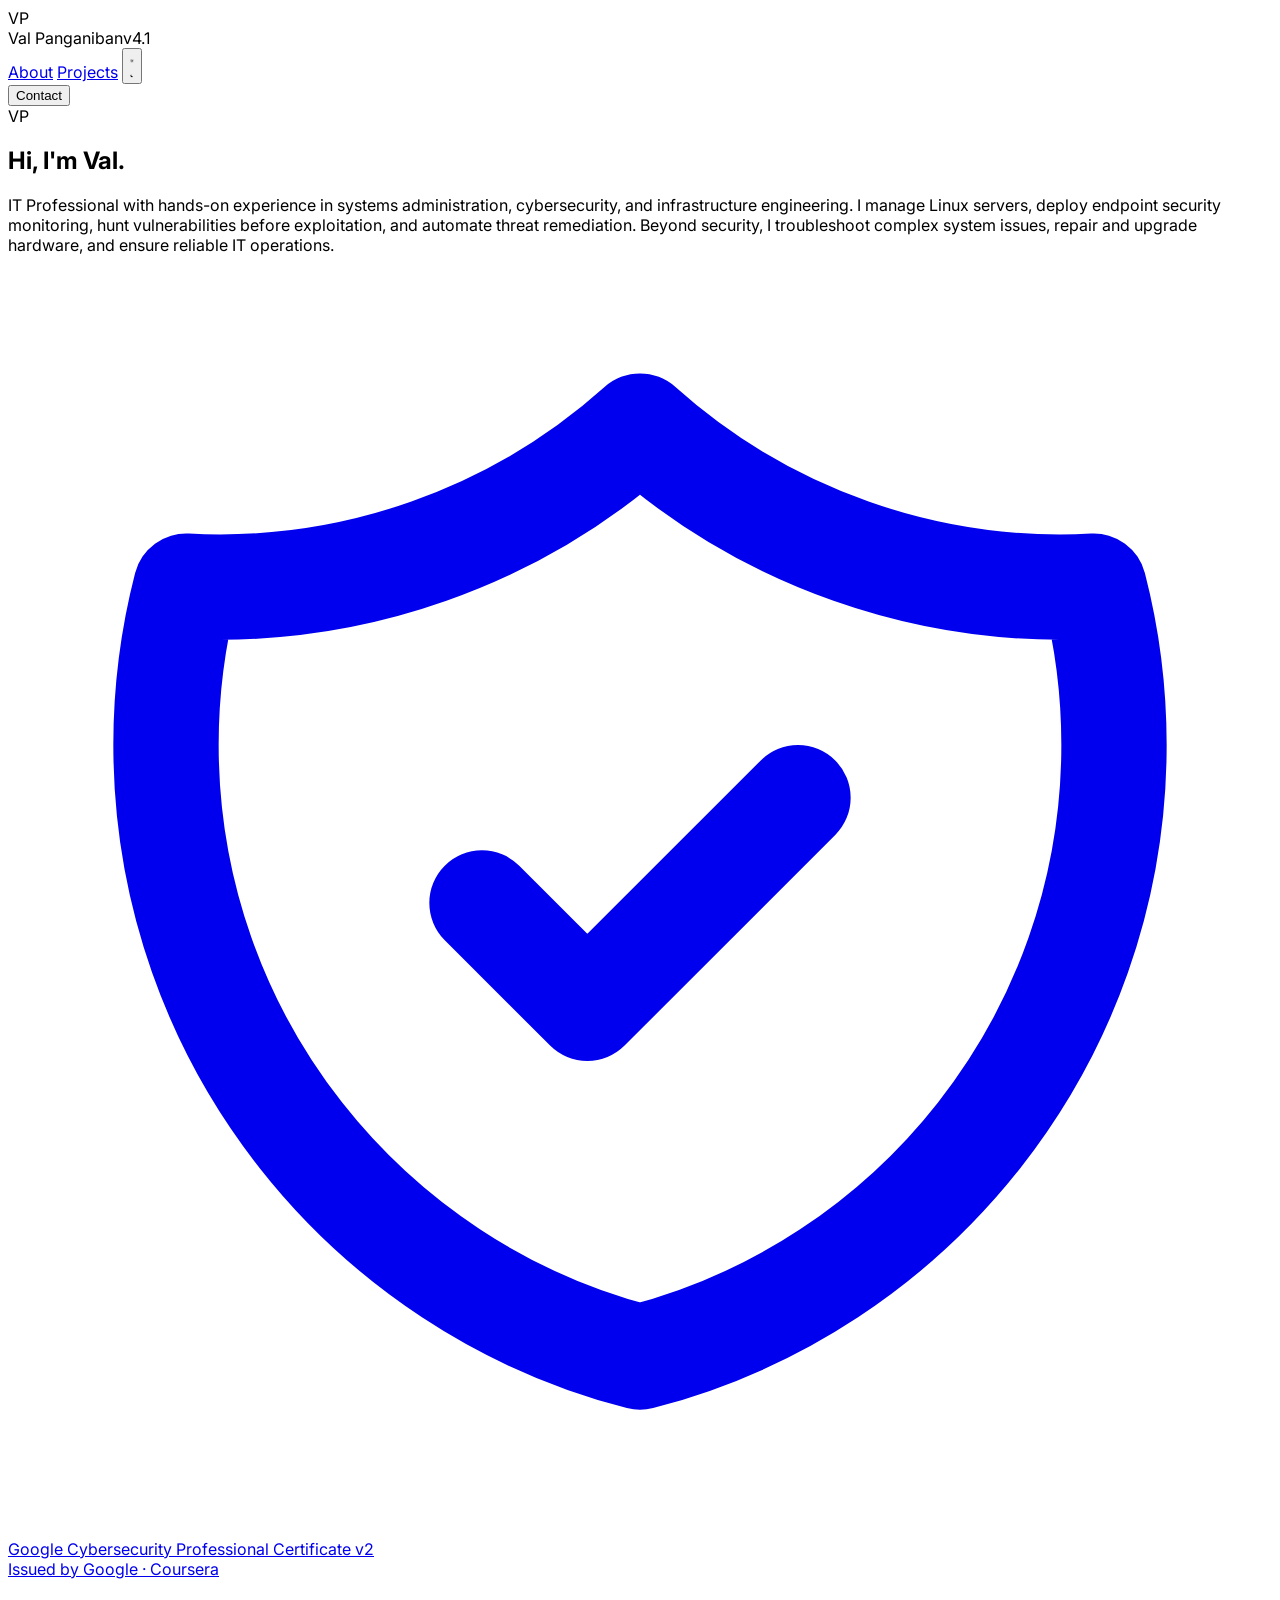
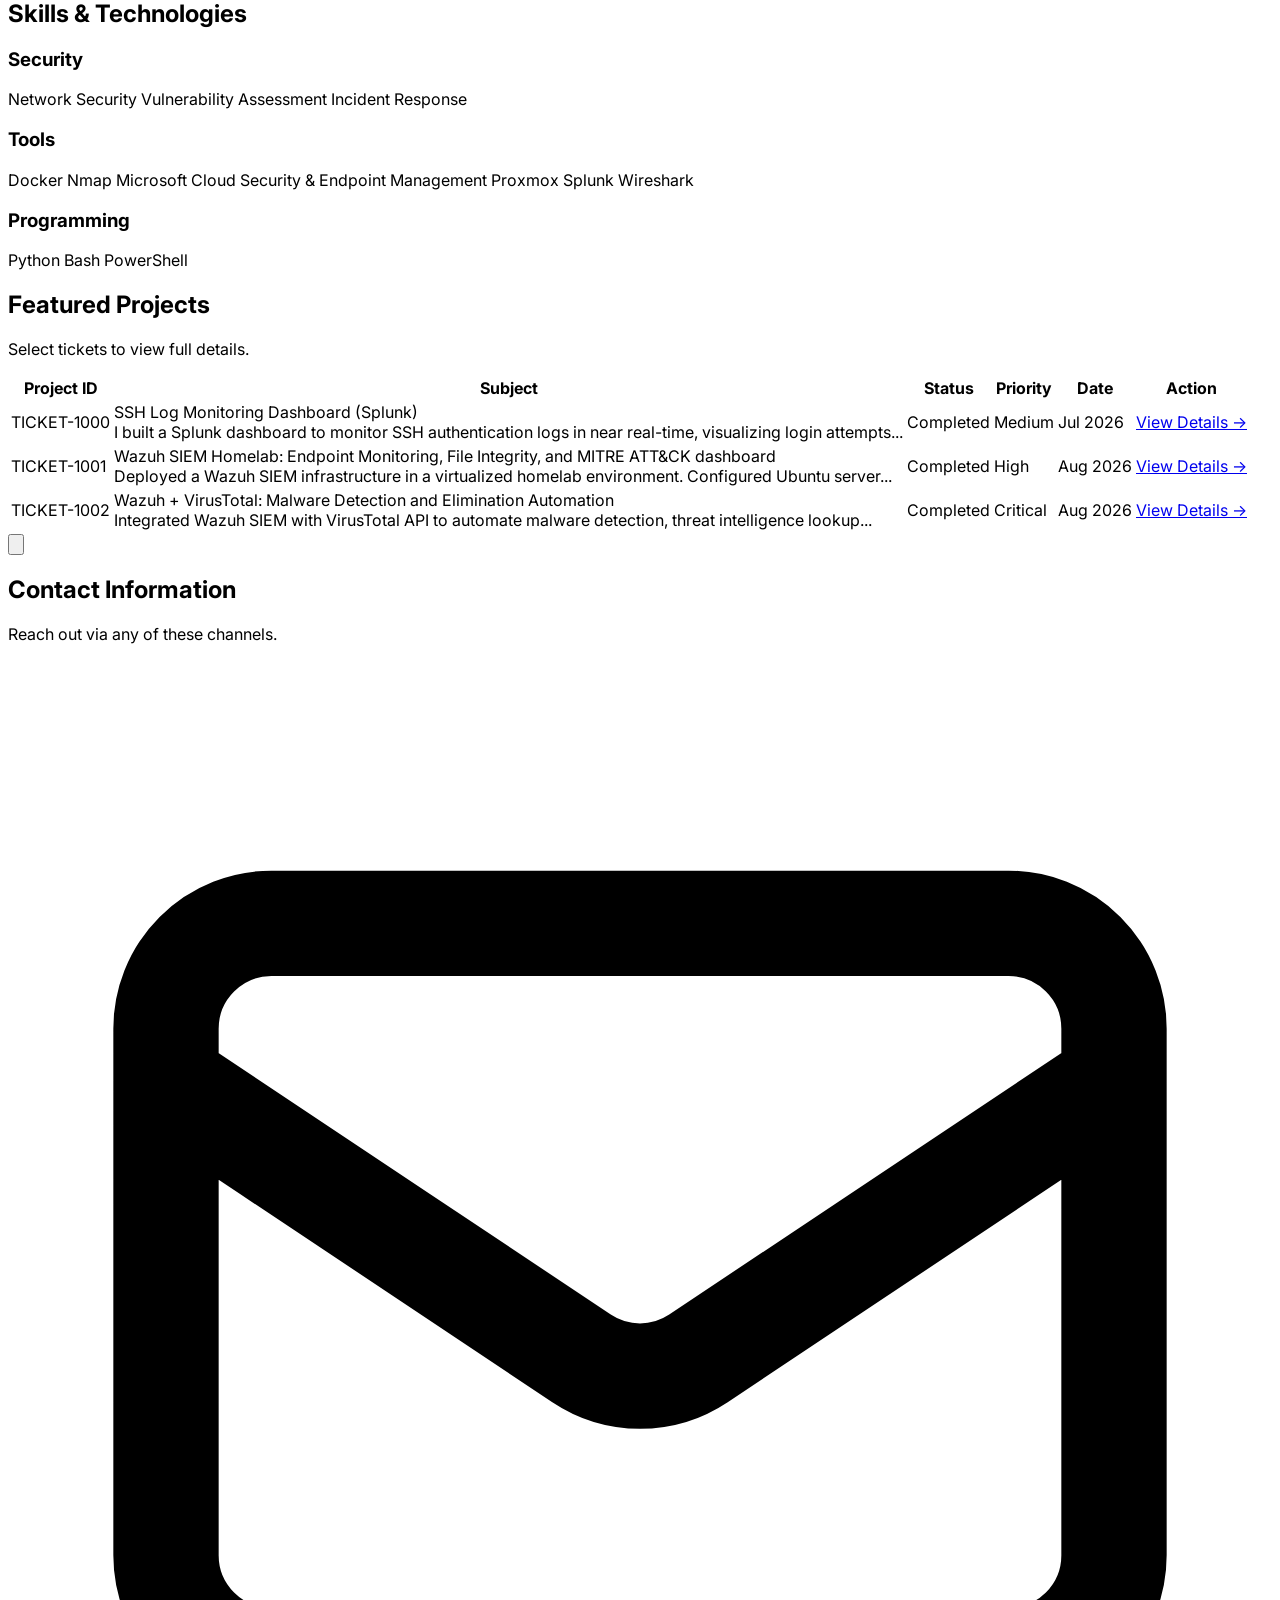
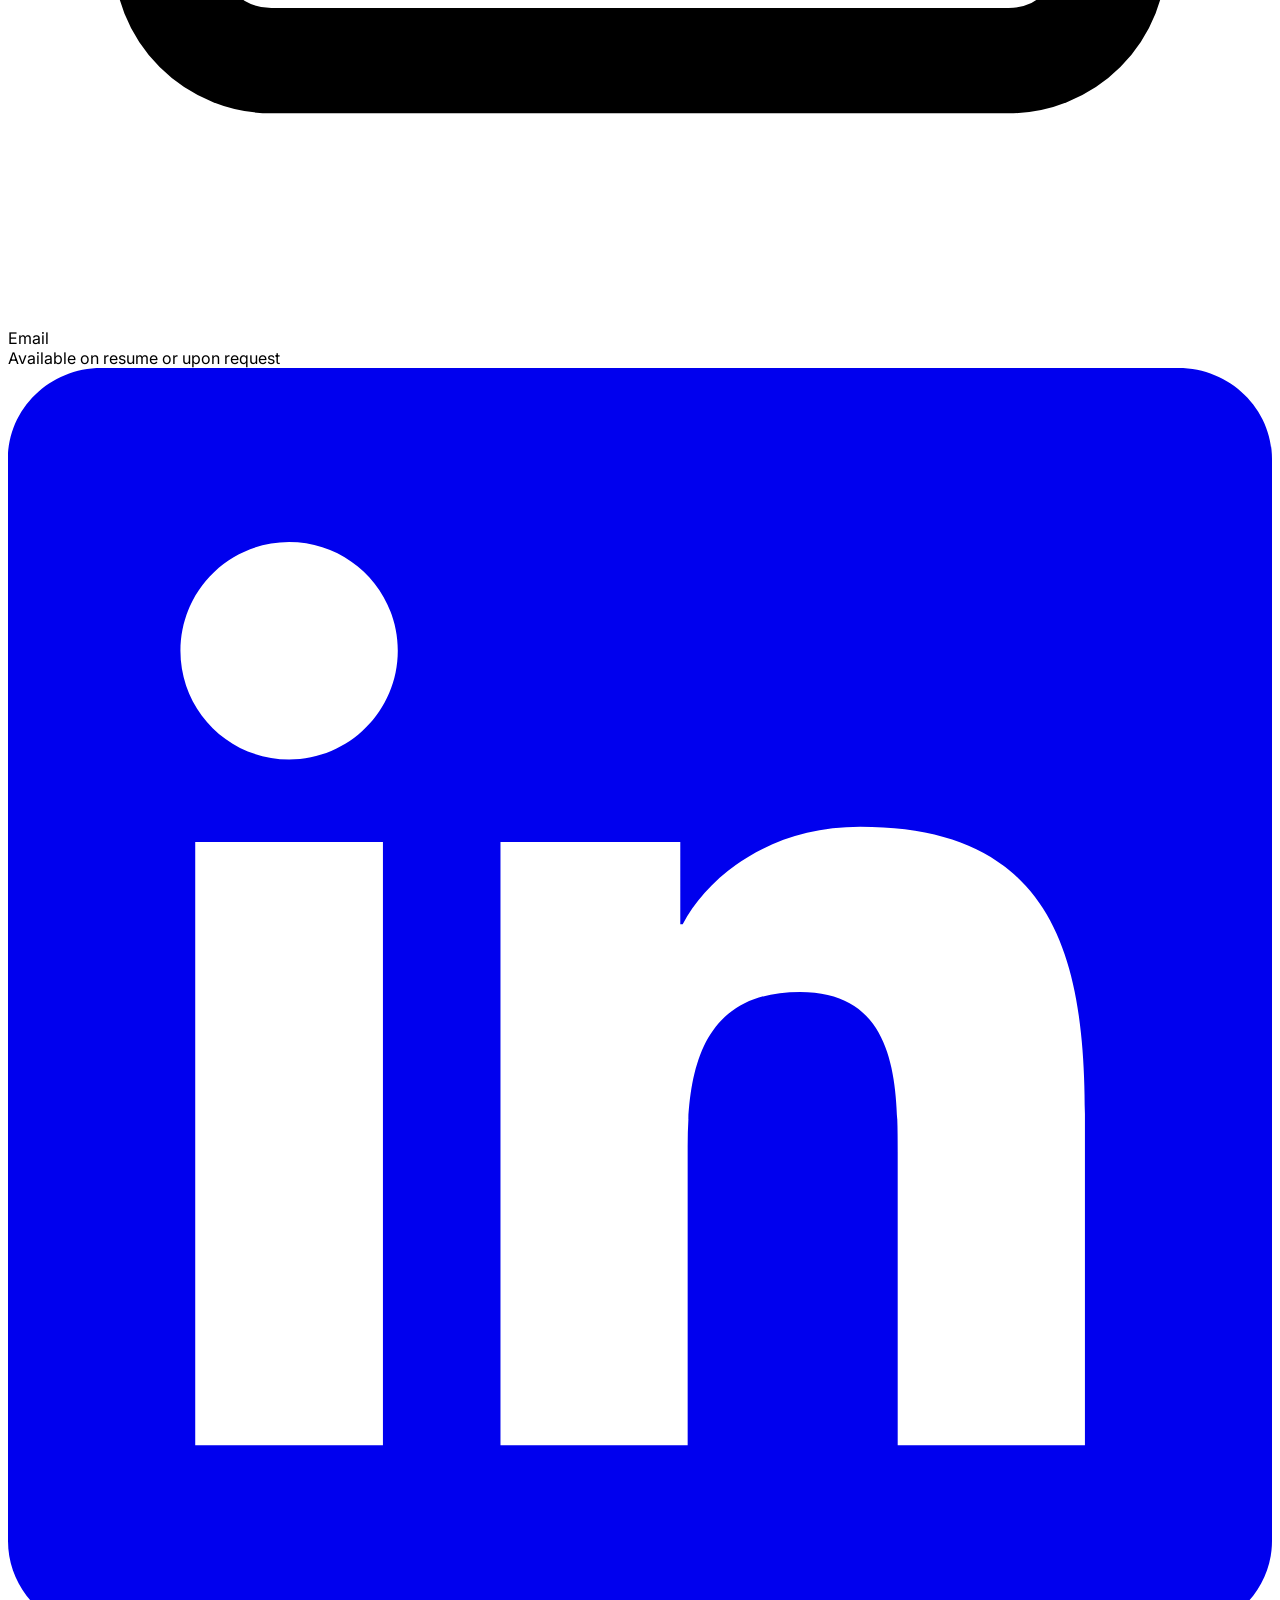
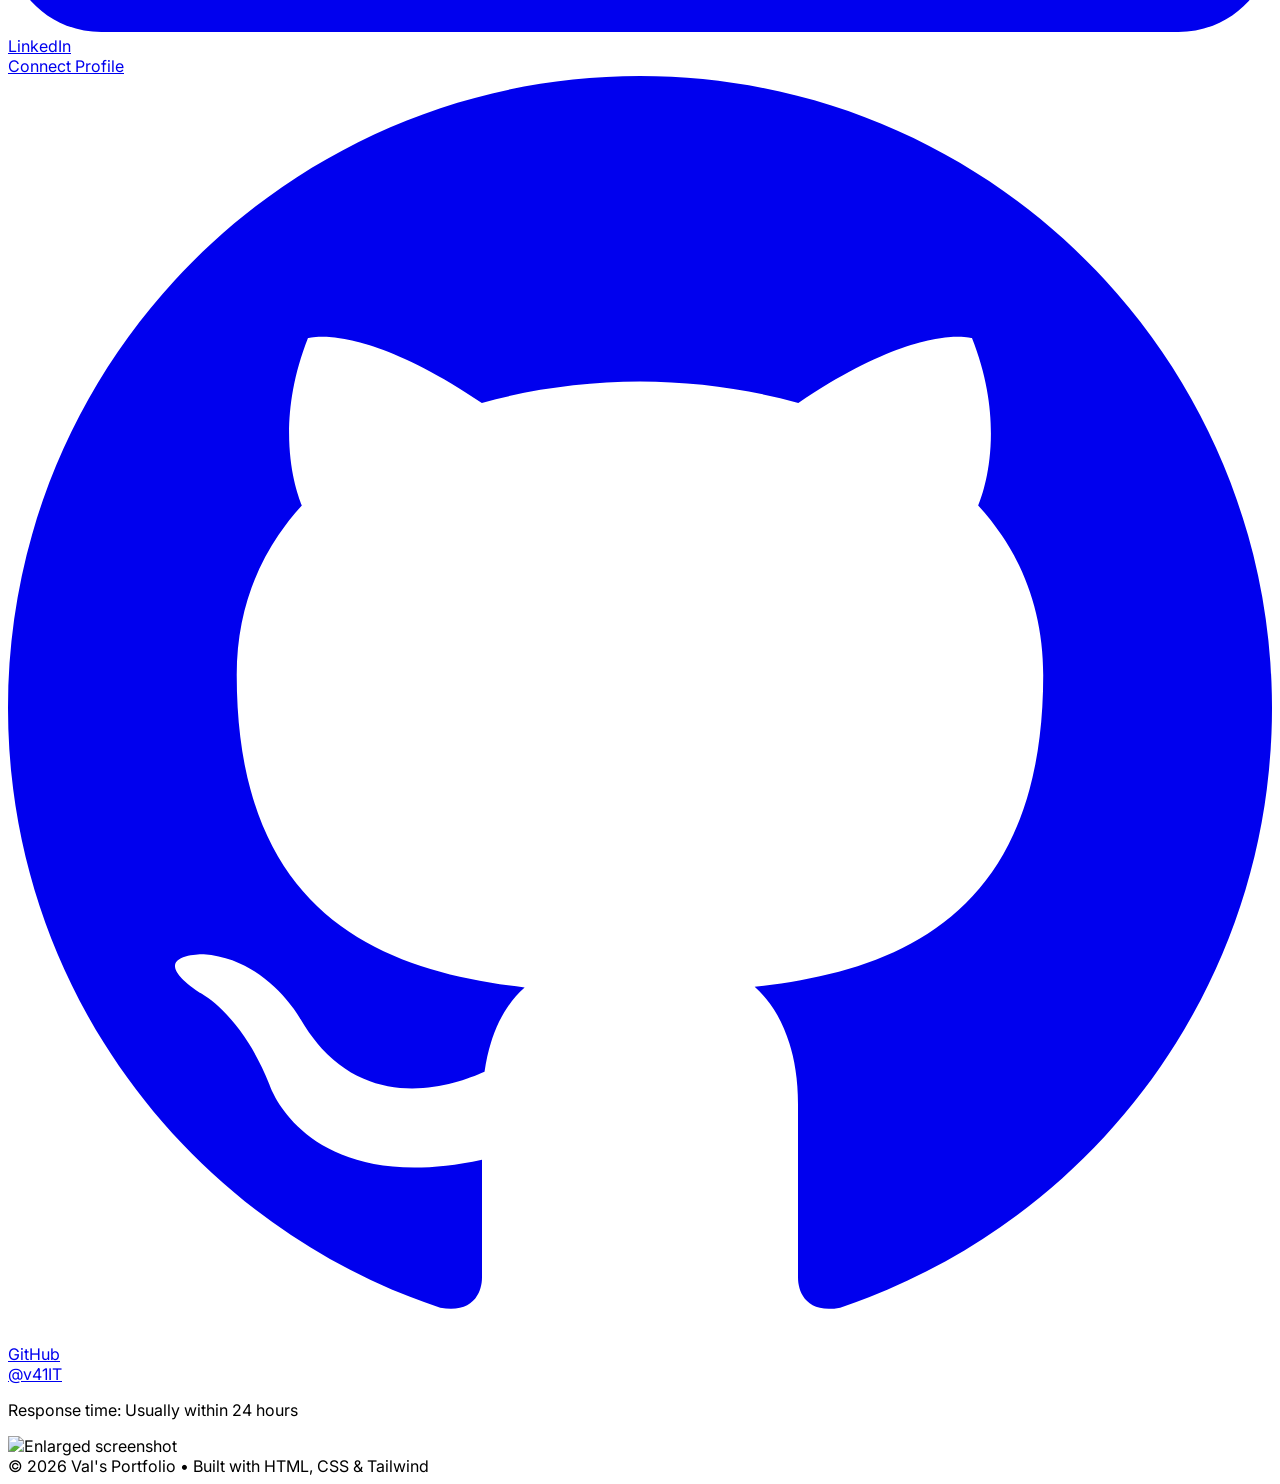
==== index.html @ 96f53497 "rm TEST and mobile update removed "TEST" from tab title; page adjusts to screen size; horizontal tab" ====
<!DOCTYPE html>
<html lang="en" class="">
<head>
    <meta charset="UTF-8">
    <meta name="viewport" content="width=device-width, initial-scale=1.0">
    <title>Val P. | Portfolio</title>
    <script src="https://cdn.tailwindcss.com"></script>
    <script>
        tailwind.config = { darkMode: 'class' }
    </script>
    <style>
        @import url('https://fonts.googleapis.com/css2?family=Inter:wght@300;400;600;700&display=swap');
        body { font-family: 'Inter', sans-serif; }

        html {
        scroll-behavior: smooth;
        }
        
        /* Smooth transitions */
        * { transition-property: background-color, border-color, color; transition-duration: 200ms; }
        
        /* Modal animation */
        .modal-overlay { animation: fadeIn 0.2s ease-out; }
        .modal-content { animation: slideUp 0.3s ease-out; }
        
        @keyframes fadeIn { from { opacity: 0; } to { opacity: 1; } }
        @keyframes slideUp { from { opacity: 0; transform: translateY(20px); } to { opacity: 1; transform: translateY(0); } }
        
        /* Detail page content styling */
        .project-details h3 {
            font-size: 1.125rem;
            font-weight: 600;
            color: #1f2937;
            margin-top: 1.5rem;
            margin-bottom: 0.75rem;
        }
        .dark .project-details h3 {
            color: #f9fafb;
        }

        .project-details p {
            margin-bottom: 1rem;
            line-height: 1.75;
        }

        .project-details table {
            width: 100%;
            border-collapse: collapse;
            margin: 1rem 0;
            border-radius: 0.5rem;
            overflow: hidden;
            border: 1px solid #e5e7eb;
        }
        .dark .project-details table {
            border-color: #374151;
        }

        .project-details th {
            background-color: #f3f4f6;
            padding: 0.75rem 1rem;
            text-align: left;
            font-weight: 600;
            font-size: 0.875rem;
        }
        .dark .project-details th {
            background-color: #1f2937;
        }

        .project-details td {
            padding: 0.75rem 1rem;
            border-top: 1px solid #e5e7eb;
            font-size: 0.875rem;
        }
        .dark .project-details td {
            border-top-color: #374151;
        }

        .project-details ul {
            list-style: none;
            padding: 0;
            margin: 0 0 1rem 0;
        }

        .project-details li {
            position: relative;
            padding-left: 1.5rem;
            margin-bottom: 0.5rem;
        }

        .project-details li:before {
            content: "•";
            position: absolute;
            left: 0.5rem;
            color: #60a5fa;
        }

        .project-details strong {
            font-weight: 600;
        }

        .project-details a {
            color: #3b82f6;
            text-decoration: underline;
        }
        .dark .project-details a {
            color: #60a5fa;
        }

        /* Make tables scrollable horizontally on mobile */
        @media (max-width: 640px) {
            table {
                display: block;
                overflow-x: auto;
                -webkit-overflow-scrolling: touch;
            }
            th, td {
                white-space: nowrap;
            }
        }
    </style>
    <script>
        // Initialize dark mode on page load
        if (localStorage.getItem('darkMode') === 'true' || (!localStorage.getItem('darkMode') && window.matchMedia('(prefers-color-scheme: dark)').matches)) {
            document.documentElement.classList.add('dark');
        }
    </script>
</head>
<body class="bg-gray-50 dark:bg-gray-900 text-gray-800 dark:text-gray-200 min-h-screen flex flex-col">

    <!-- Navigation -->
    <nav class="bg-white dark:bg-gray-800 border-b border-gray-200 dark:border-gray-700 shadow-sm sticky top-0 z-50">
        <div class="max-w-5xl mx-auto px-4 sm:px-6">
            <div class="flex justify-between items-center h-16">
                <div class="flex items-center gap-2">
                    <div class="w-9 h-9 bg-blue-600 rounded-md flex items-center justify-center text-white font-bold text-sm">VP</div>
                    <span class="font-bold text-lg tracking-tight text-gray-900 dark:text-white">Val Panganiban<span class="text-xs font-normal text-gray-400 dark:text-gray-500 ml-1">v4.1</span></span>
                </div>
                
                <div class="flex items-center gap-1">
                    <a href="#about" class="px-4 py-2 rounded-md text-sm font-medium text-gray-600 dark:text-gray-300 hover:text-blue-600 dark:hover:text-blue-400 hover:bg-gray-50 dark:hover:bg-gray-700">About</a>
                    <a href="#projects" class="px-4 py-2 rounded-md text-sm font-medium text-gray-600 dark:text-gray-300 hover:text-blue-600 dark:hover:text-blue-400 hover:bg-gray-50 dark:hover:bg-gray-700">Projects</a>
                    
                    <button id="dark-mode-toggle" class="ml-1 p-2 rounded-md text-gray-600 dark:text-gray-300 hover:bg-gray-100 dark:hover:bg-gray-700 transition-colors" onclick="toggleDarkMode()">
                        <svg id="sun-icon" class="w-5 h-5 hidden" fill="none" stroke="currentColor" viewBox="0 0 24 24"><path stroke-linecap="round" stroke-linejoin="round" stroke-width="2" d="M12 3v1m0 16v1m9-9h-1M4 12H3m15.364 6.364l-.707-.707M6.343 6.343l-.707-.707m12.728 0l-.707.707M6.343 17.657l-.707.707M16 12a4 4 0 11-8 0 4 4 0 018 0z"></path></svg>
                        <svg id="moon-icon" class="w-5 h-5" fill="currentColor" stroke="none" viewBox="0 0 24 24"><path d="M20.354 15.354A9 9 0 018.646 3.646 9.003 9.003 0 0012 21a9.003 9.003 0 008.354-5.646z"></path></svg>
                    </button>
                    
                    <div class="h-6 w-px bg-gray-200 dark:bg-gray-600 mx-2"></div>

                    <button id="contact-btn" class="px-4 py-2 rounded-md text-sm font-medium text-blue-600 dark:text-blue-400 bg-blue-50 dark:bg-blue-900/30 transition-colors">
                        Contact
                    </button>
                </div>
            </div>
        </div>
    </nav>

    <!-- Main Content -->
    <main class="max-w-5xl mx-auto mt-10 px-4 pb-20">
        
        <!-- About Me -->
        <section id="about" class="bg-white dark:bg-gray-800 rounded-lg shadow-sm border border-gray-200 dark:border-gray-700 p-8 mb-8 scroll-mt-20">
            <div class="flex flex-col sm:flex-row items-start gap-6">
                <div class="w-24 h-24 bg-gradient-to-br from-blue-600 to-indigo-700 rounded-full flex items-center justify-center text-white text-3xl font-bold flex-shrink-0">VP</div>
                <div class="flex-1">
                    <h2 class="text-2xl font-bold text-gray-900 dark:text-white">Hi, I'm Val.</h2>
                    <p class="text-gray-600 dark:text-gray-400 mt-2 leading-relaxed">
                        IT Professional with hands-on experience in systems administration, cybersecurity, and infrastructure engineering. I manage Linux servers, deploy endpoint security monitoring, hunt vulnerabilities before exploitation, and automate threat remediation. Beyond security, I troubleshoot complex system issues, repair and upgrade hardware, and ensure reliable IT operations.
                    </p>
                </div>
            </div>

            <a href="https://www.credly.com/earner/earned/badge/7f39f2d0-fbe1-4f68-a781-ea6d1f2a0d02" target="_blank" rel="noopener noreferrer" 
               class="mt-5 inline-flex items-center gap-3 bg-gradient-to-r from-blue-50 to-indigo-50 dark:from-blue-900/20 dark:to-indigo-900/20 rounded-lg px-5 py-3 border border-blue-100 dark:border-blue-800">
                <div class="w-10 h-10 bg-blue-600 rounded-full flex items-center justify-center text-white">
                    <svg class="w-5 h-5" fill="none" stroke="currentColor" viewBox="0 0 24 24">
                        <path stroke-linecap="round" stroke-linejoin="round" stroke-width="2" d="M9 12l2 2 4-4m5.618-4.016A11.955 11.955 0 0112 2.944a11.955 11.955 0 01-8.618 3.04A12.02 12.02 0 003 9c0 5.591 3.824 10.29 9 11.622 5.176-1.332 9-6.03 9-11.622 0-1.042-.133-2.052-.382-3.016z"></path>
                    </svg>
                </div>
                <div>
                    <div class="text-sm font-bold text-gray-900 dark:text-white">Google Cybersecurity Professional Certificate v2</div>
                    <div class="text-xs text-gray-500 dark:text-gray-400">Issued by Google · Coursera</div>
                </div>
            </a>
        </section>

        <!-- Skills -->
        <section class="bg-white dark:bg-gray-800 rounded-lg shadow-sm border border-gray-200 dark:border-gray-700 p-8 mb-8">
            <h2 class="text-lg font-bold text-gray-900 dark:text-white mb-6">Skills & Technologies</h2>
            <div class="grid grid-cols-1 sm:grid-cols-2 lg:grid-cols-3 gap-6">
                <div>
                    <h3 class="text-sm font-semibold text-gray-500 dark:text-gray-400 uppercase tracking-wider mb-3">Security</h3>
                    <div class="flex flex-wrap gap-2">
                        <span class="px-3 py-1 bg-red-50 dark:bg-red-900/20 text-red-700 dark:text-red-300 rounded-full text-sm font-medium">Network Security</span>
                        <span class="px-3 py-1 bg-red-50 dark:bg-red-900/20 text-red-700 dark:text-red-300 rounded-full text-sm font-medium">Vulnerability Assessment</span>
                        <span class="px-3 py-1 bg-red-50 dark:bg-red-900/20 text-red-700 dark:text-red-300 rounded-full text-sm font-medium">Incident Response</span>
                    </div>
                </div>
                <div>
                    <h3 class="text-sm font-semibold text-gray-500 dark:text-gray-400 uppercase tracking-wider mb-3">Tools</h3>
                    <div class="flex flex-wrap gap-2">
                        <span class="px-3 py-1 bg-blue-50 dark:bg-blue-900/20 text-blue-700 dark:text-blue-300 rounded-full text-sm font-medium">Docker</span>
                        <span class="px-3 py-1 bg-blue-50 dark:bg-blue-900/20 text-blue-700 dark:text-blue-300 rounded-full text-sm font-medium">Nmap</span>
                        <span class="px-3 py-1 bg-blue-50 dark:bg-blue-900/20 text-blue-700 dark:text-blue-300 rounded-full text-sm font-medium">Microsoft Cloud Security & Endpoint Management</span>
                        <span class="px-3 py-1 bg-blue-50 dark:bg-blue-900/20 text-blue-700 dark:text-blue-300 rounded-full text-sm font-medium">Proxmox</span>                        
                        <span class="px-3 py-1 bg-blue-50 dark:bg-blue-900/20 text-blue-700 dark:text-blue-300 rounded-full text-sm font-medium">Splunk</span>
                        <span class="px-3 py-1 bg-blue-50 dark:bg-blue-900/20 text-blue-700 dark:text-blue-300 rounded-full text-sm font-medium">Wireshark</span>
                    </div>
                </div>
                <div>
                    <h3 class="text-sm font-semibold text-gray-500 dark:text-gray-400 uppercase tracking-wider mb-3">Programming</h3>
                    <div class="flex flex-wrap gap-2">
                        <span class="px-3 py-1 bg-purple-50 dark:bg-purple-900/20 text-purple-700 dark:text-purple-300 rounded-full text-sm font-medium">Python</span>
                        <span class="px-3 py-1 bg-purple-50 dark:bg-purple-900/20 text-purple-700 dark:text-purple-300 rounded-full text-sm font-medium">Bash</span>
                        <span class="px-3 py-1 bg-purple-50 dark:bg-purple-900/20 text-purple-700 dark:text-purple-300 rounded-full text-sm font-medium">PowerShell</span>
                    </div>
                </div>
            </div>
        </section>

        <!-- Projects Table -->
        <section id="projects" class="scroll-mt-20">
            <div class="mb-6">
                <h2 class="text-xl font-bold text-gray-900 dark:text-white">Featured Projects</h2>
                <p class="text-gray-500 dark:text-gray-400 mt-1">Select tickets to view full details.</p>
            </div>
            
            <div class="bg-white dark:bg-gray-800 rounded-lg shadow-sm border border-gray-200 dark:border-gray-700 overflow-hidden">
                <table class="min-w-full divide-y divide-gray-200 dark:divide-gray-700">
                    <thead class="bg-gray-50 dark:bg-gray-750">
                        <tr>
                            <th class="px-6 py-3 text-left text-xs font-medium text-gray-500 dark:text-gray-400 uppercase tracking-wider">Project ID</th>
                            <th class="px-6 py-3 text-left text-xs font-medium text-gray-500 dark:text-gray-400 uppercase tracking-wider">Subject</th>
                            <th class="px-6 py-3 text-left text-xs font-medium text-gray-500 dark:text-gray-400 uppercase tracking-wider">Status</th>
                            <th class="px-6 py-3 text-left text-xs font-medium text-gray-500 dark:text-gray-400 uppercase tracking-wider">Priority</th>
                            <th class="px-6 py-3 text-left text-xs font-medium text-gray-500 dark:text-gray-400 uppercase tracking-wider">Date</th>
                            <th class="px-6 py-3 text-right text-xs font-medium text-gray-500 dark:text-gray-400 uppercase tracking-wider">Action</th>
                        </tr>
                    </thead>
                    <tbody class="bg-white dark:bg-gray-800 divide-y divide-gray-200 dark:divide-gray-700">
                        
                        <!-- Project 1: TICKET-1000 -->
                        <tr class="hover:bg-gray-50 dark:hover:bg-gray-700 transition-colors duration-150">
                            <td class="px-6 py-4 whitespace-nowrap text-sm font-mono text-blue-600 dark:text-blue-400">TICKET-1000</td>
                            <td class="px-6 py-4">
                                <div class="text-sm font-semibold text-gray-900 dark:text-white">SSH Log Monitoring Dashboard (Splunk)</div>
                                <div class="text-sm text-gray-500 dark:text-gray-400 mt-1">I built a Splunk dashboard to monitor SSH authentication logs in near real-time, visualizing login attempts...</div>
                            </td>
                            <td class="px-6 py-4 whitespace-nowrap">
                                <span class="px-2 inline-flex text-xs leading-5 font-semibold rounded-full bg-green-100 text-green-800 dark:bg-green-900/30 dark:text-green-300">Completed</span>
                            </td>
                            <td class="px-6 py-4 whitespace-nowrap"><span class="text-xs font-medium text-yellow-600 dark:text-yellow-400">Medium</span></td>
                            <td class="px-6 py-4 whitespace-nowrap text-sm text-gray-500 dark:text-gray-400">Jul 2026</td>
                            <td class="px-6 py-4 whitespace-nowrap text-right text-sm font-medium">
                                <a href="detail-ticket0.html" class="text-blue-600 dark:text-blue-400 hover:text-blue-900 dark:hover:text-blue-300 font-semibold">View Details →</a>
                            </td>
                        </tr>

                        <!-- Project 2: TICKET-1001 -->
                        <tr class="hover:bg-gray-50 dark:hover:bg-gray-700 transition-colors duration-150">
                            <td class="px-6 py-4 whitespace-nowrap text-sm font-mono text-blue-600 dark:text-blue-400">TICKET-1001</td>
                            <td class="px-6 py-4">
                                <div class="text-sm font-semibold text-gray-900 dark:text-white">Wazuh SIEM Homelab: Endpoint Monitoring, File Integrity, and MITRE ATT&CK dashboard</div>
                                <div class="text-sm text-gray-500 dark:text-gray-400 mt-1">Deployed a Wazuh SIEM infrastructure in a virtualized homelab environment. Configured Ubuntu server...</div>
                            </td>
                            <td class="px-6 py-4 whitespace-nowrap">
                                <span class="px-2 inline-flex text-xs leading-5 font-semibold rounded-full bg-green-100 text-green-800 dark:bg-green-900/30 dark:text-green-300">Completed</span>
                            </td>
                            <td class="px-6 py-4 whitespace-nowrap"><span class="text-xs font-medium text-orange-600 dark:text-orange-400">High</span></td>
                            <td class="px-6 py-4 whitespace-nowrap text-sm text-gray-500 dark:text-gray-400">Aug 2026</td>
                            <td class="px-6 py-4 whitespace-nowrap text-right text-sm font-medium">
                                <a href="detail-ticket1.html" class="text-blue-600 dark:text-blue-400 hover:text-blue-900 dark:hover:text-blue-300 font-semibold">View Details →</a>
                            </td>
                        </tr>

                        <!-- Project 3: TICKET-1002 -->
                        <tr class="hover:bg-gray-50 dark:hover:bg-gray-700 transition-colors duration-150">
                            <td class="px-6 py-4 whitespace-nowrap text-sm font-mono text-blue-600 dark:text-blue-400">TICKET-1002</td>
                            <td class="px-6 py-4">
                                <div class="text-sm font-semibold text-gray-900 dark:text-white">Wazuh + VirusTotal: Malware Detection and Elimination Automation</div>
                                <div class="text-sm text-gray-500 dark:text-gray-400 mt-1">Integrated Wazuh SIEM with VirusTotal API to automate malware detection, threat intelligence lookup...</div>
                            </td>
                            <td class="px-6 py-4 whitespace-nowrap">
                                <span class="px-2 inline-flex text-xs leading-5 font-semibold rounded-full bg-green-100 text-green-800 dark:bg-green-900/30 dark:text-green-300">Completed</span>
                            </td>
                            <td class="px-6 py-4 whitespace-nowrap"><span class="text-xs font-medium text-red-600 dark:text-red-400">Critical</span></td>
                            <td class="px-6 py-4 whitespace-nowrap text-sm text-gray-500 dark:text-gray-400">Aug 2026</td>
                            <td class="px-6 py-4 whitespace-nowrap text-right text-sm font-medium">
                                <a href="detail-ticket2.html" class="text-blue-600 dark:text-blue-400 hover:text-blue-900 dark:hover:text-blue-300 font-semibold">View Details →</a>
                            </td>
                        </tr>

                    </tbody>
                </table>
            </div>
        </section>

    </main>

    <!-- Contact Modal -->
    <div id="contact-modal" class="fixed inset-0 bg-black bg-opacity-50 hidden z-50 flex items-center justify-center modal-overlay">
        <div class="bg-white dark:bg-gray-800 rounded-lg shadow-xl max-w-md w-full mx-4 p-8 modal-content relative">
            
            <!-- Close Button -->
            <button id="close-modal" class="absolute top-4 right-4 text-gray-400 hover:text-gray-600 dark:text-gray-500 dark:hover:text-gray-300">
                <svg class="w-6 h-6" fill="none" stroke="currentColor" viewBox="0 0 24 24"><path stroke-linecap="round" stroke-linejoin="round" stroke-width="2" d="M6 18L18 6M6 6l12 12"></path></svg>
            </button>

            <!-- Modal Header -->
            <div class="mb-6">
                <h2 class="text-2xl font-bold text-gray-900 dark:text-white">Contact Information</h2>
                <p class="text-gray-500 dark:text-gray-400 mt-1">Reach out via any of these channels.</p>
            </div>

            <!-- Contact Cards -->
            <div class="space-y-4">
                <div class="flex items-center gap-4 p-4 bg-blue-50 dark:bg-blue-900/20 rounded-lg transition-colors">
                    <div class="w-10 h-10 bg-blue-600 rounded-full flex items-center justify-center text-white">
                        <svg class="w-5 h-5" fill="none" stroke="currentColor" viewBox="0 0 24 24"><path stroke-linecap="round" stroke-linejoin="round" stroke-width="2" d="M3 8l7.89 5.26a2 2 0 002.22 0L21 8M5 19h14a2 2 0 002-2V7a2 2 0 00-2-2H5a2 2 0 00-2 2v10a2 2 0 002 2z"></path></svg>
                    </div>
                    <div>
                        <div class="text-sm text-gray-500 dark:text-gray-400">Email</div>
                        <div class="font-semibold text-gray-900 dark:text-white">Available on resume or upon request</div>
                    </div>
                </div>

                <a href="https://linkedin.com/in/valp3" target="_blank" class="flex items-center gap-4 p-4 bg-green-50 dark:bg-green-900/20 rounded-lg hover:bg-green-100 dark:hover:bg-green-900/30 transition-colors">
                    <div class="w-10 h-10 bg-green-600 rounded-full flex items-center justify-center text-white">
                        <svg class="w-5 h-5" fill="currentColor" viewBox="0 0 24 24"><path d="M20.447 20.452h-3.554v-5.569c0-1.328-.027-3.037-1.852-3.037-1.853 0-2.136 1.445-2.136 2.939v5.667H9.351V9h3.414v1.561h.046c.477-.9 1.637-1.85 3.37-1.85 3.601 0 4.267 2.37 4.267 5.455v6.286zM5.337 7.433c-1.144 0-2.063-.926-2.063-2.065 0-1.138.92-2.063 2.063-2.063 1.14 0 2.064.925 2.064 2.063 0 1.139-.925 2.065-2.064 2.065zm1.782 13.019H3.555V9h3.564v11.452zM22.225 0H1.771C.792 0 0 .774 0 1.729v20.542C0 23.227.792 24 1.771 24h20.451C23.2 24 24 23.227 24 22.271V1.729C24 .774 23.2 0 22.222 0h.003z"/></svg>
                    </div>
                    <div>
                        <div class="text-sm text-gray-500 dark:text-gray-400">LinkedIn</div>
                        <div class="font-semibold text-gray-900 dark:text-white">Connect Profile</div>
                    </div>
                </a>

                <a href="https://github.com/v41IT" target="_blank" class="flex items-center gap-4 p-4 bg-orange-50 dark:bg-orange-900/20 rounded-lg hover:bg-orange-100 dark:hover:bg-orange-900/30 transition-colors">
                    <div class="w-10 h-10 bg-orange-600 rounded-full flex items-center justify-center text-white">
                        <svg class="w-5 h-5" fill="currentColor" viewBox="0 0 24 24"><path d="M12 0c-6.626 0-12 5.373-12 12 0 5.302 3.438 9.8 8.207 11.387.599.111.793-.261.793-.577v-2.234c-3.338.726-4.033-1.416-4.033-1.416-.546-1.387-1.333-1.756-1.333-1.756-1.089-.745.083-.729.083-.729 1.205.084 1.839 1.237 1.839 1.237 1.07 1.834 2.807 1.304 3.492.997.107-.775.418-1.305.762-1.604-2.665-.305-5.467-1.334-5.467-5.931 0-1.311.469-2.381 1.236-3.221-.124-.303-.535-1.524.117-3.176 0 0 1.008-.322 3.301 1.23.957-.266 1.983-.399 3.003-.404 1.02.005 2.047.138 3.006.404 2.291-1.552 3.297-1.23 3.297-1.23.653 1.653.242 2.874.118 3.176.77.84 1.235 1.911 1.235 3.221 0 4.609-2.807 5.624-5.479 5.921.43.372.823 1.102.823 2.222v3.293c0 .319.192.694.801.576 4.765-1.589 8.199-6.086 8.199-11.386 0-6.627-5.373-12-12-12z"/></svg>
                    </div>
                    <div>
                        <div class="text-sm text-gray-500 dark:text-gray-400">GitHub</div>
                        <div class="font-semibold text-gray-900 dark:text-white">@v41IT</div>
                    </div>
                </a>
            </div>

            <!-- Footer Note -->
            <p class="text-xs text-gray-400 dark:text-gray-500 mt-6 text-center">Response time: Usually within 24 hours</p>
        </div>
    </div>

    <!-- Lightbox for image zoom (used on detail pages) -->
    <div id="lightbox" class="fixed inset-0 bg-black bg-opacity-80 z-[60] hidden items-center justify-center p-4" onclick="closeLightbox()">
        <img id="lightbox-img" src="" alt="Enlarged screenshot" class="max-w-full max-h-full rounded-lg">
    </div>

    <!-- JavaScript -->
    <script>
        // Dark Mode Toggle
        function toggleDarkMode() {
            const html = document.documentElement;
            const isDark = html.classList.toggle('dark');
            localStorage.setItem('darkMode', isDark);
            updateIcons(isDark);
        }

        function updateIcons(isDark) {
            const sunIcon = document.getElementById('sun-icon');
            const moonIcon = document.getElementById('moon-icon');
            if (isDark) {
                sunIcon.classList.remove('hidden');
                moonIcon.classList.add('hidden');
            } else {
                sunIcon.classList.add('hidden');
                moonIcon.classList.remove('hidden');
            }
        }

        // Modal Functions
        const modal = document.getElementById('contact-modal');
        const contactBtn = document.getElementById('contact-btn');
        const closeModal = document.getElementById('close-modal');

        if (contactBtn) {
            contactBtn.addEventListener('click', () => {
                modal.classList.remove('hidden');
                document.body.style.overflow = 'hidden';
            });
        }

        if (closeModal) {
            closeModal.addEventListener('click', () => {
                modal.classList.add('hidden');
                document.body.style.overflow = '';
            });
        }

        if (modal) {
            modal.addEventListener('click', (e) => {
                if (e.target === modal) {
                    modal.classList.add('hidden');
                    document.body.style.overflow = '';
                }
            });
        }

        document.addEventListener('keydown', (e) => {
            if (e.key === 'Escape' && modal && !modal.classList.contains('hidden')) {
                modal.classList.add('hidden');
                document.body.style.overflow = '';
            }
        });

        // Lightbox Functions (for detail pages)
        function openLightbox(src) {
            const lightbox = document.getElementById('lightbox');
            document.getElementById('lightbox-img').src = src;
            lightbox.classList.remove('hidden');
            lightbox.classList.add('flex');
            document.body.style.overflow = 'hidden';
        }
        function closeLightbox() {
            const lightbox = document.getElementById('lightbox');
            lightbox.classList.add('hidden');
            lightbox.classList.remove('flex');
            document.body.style.overflow = '';
        }

        document.addEventListener('DOMContentLoaded', function() {
            const isDark = document.documentElement.classList.contains('dark');
            updateIcons(isDark);
        });
    </script>

    <!-- Footer -->
    <footer class="py-6 text-center text-sm text-gray-400 dark:text-gray-500 border-t border-gray-200 dark:border-gray-700 mt-auto">
        &copy; 2026 Val's Portfolio • Built with HTML, CSS & Tailwind
    </footer>

</body>
</html>
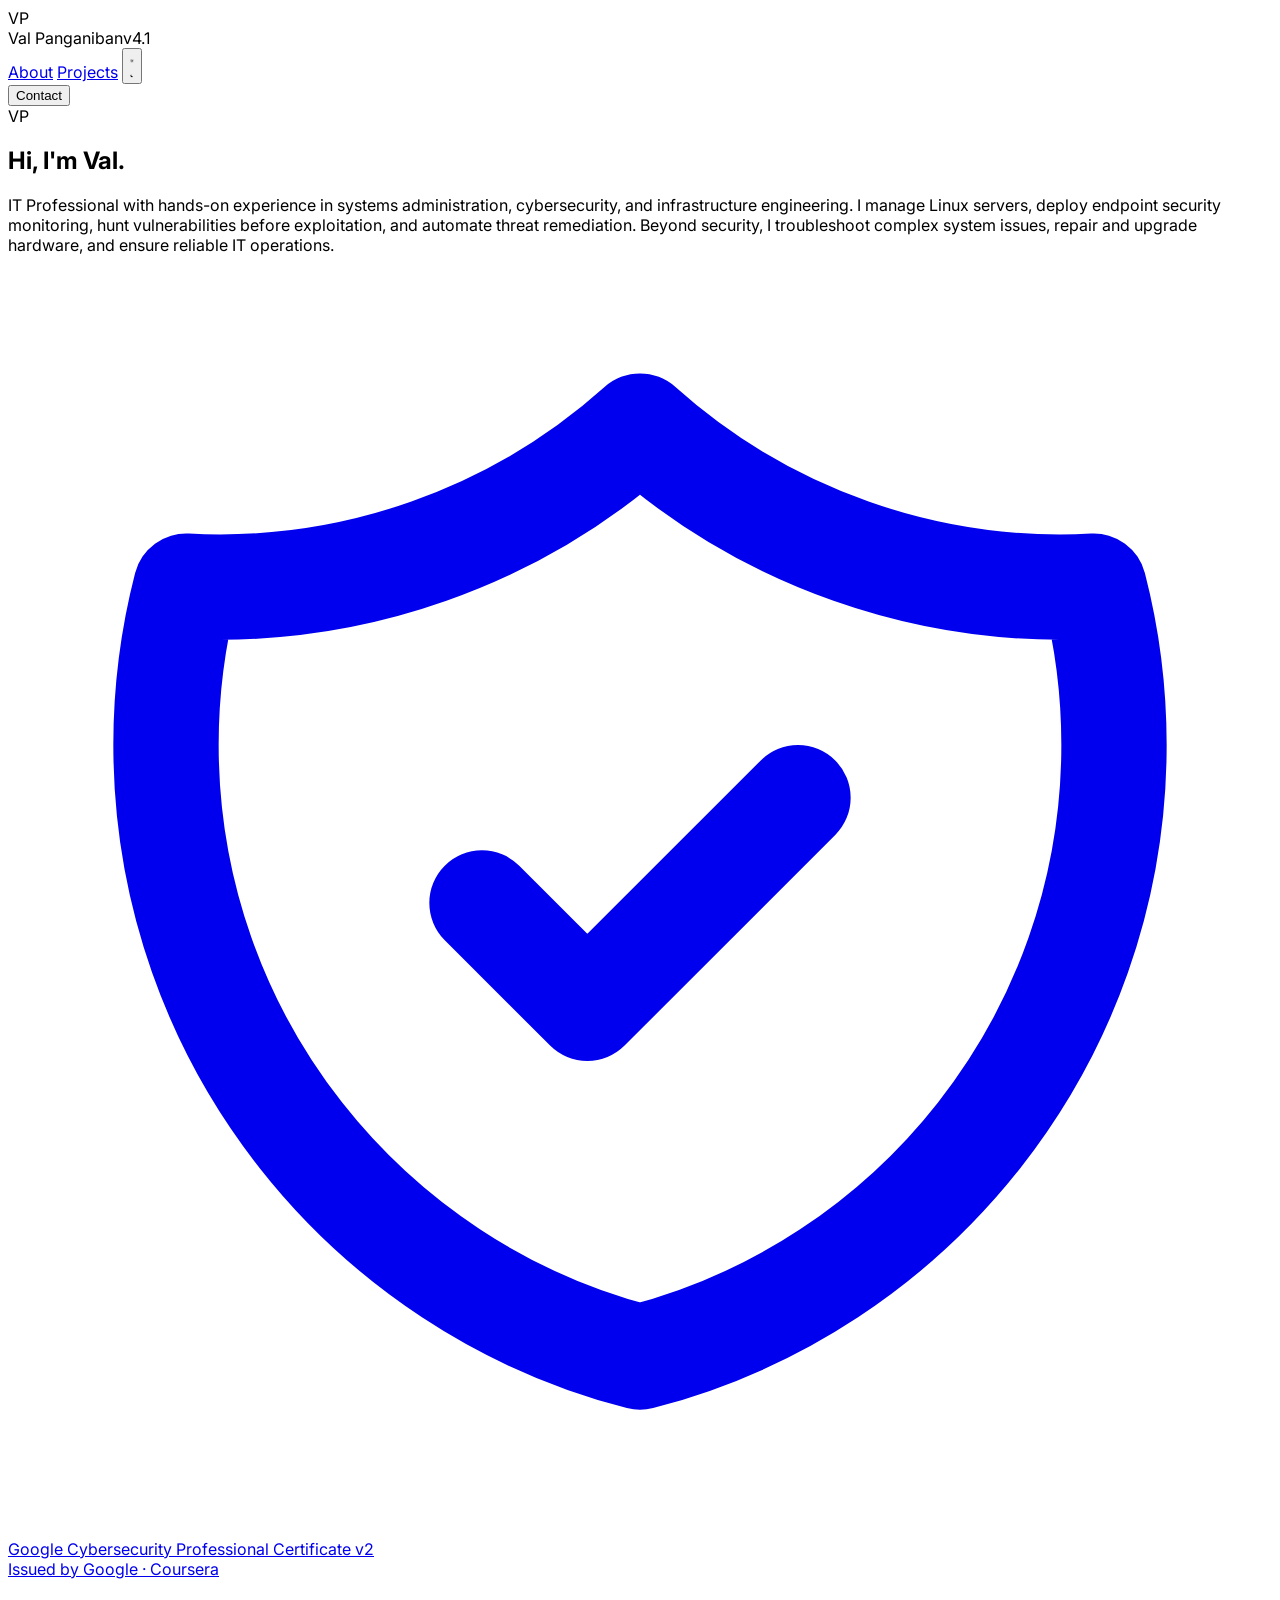
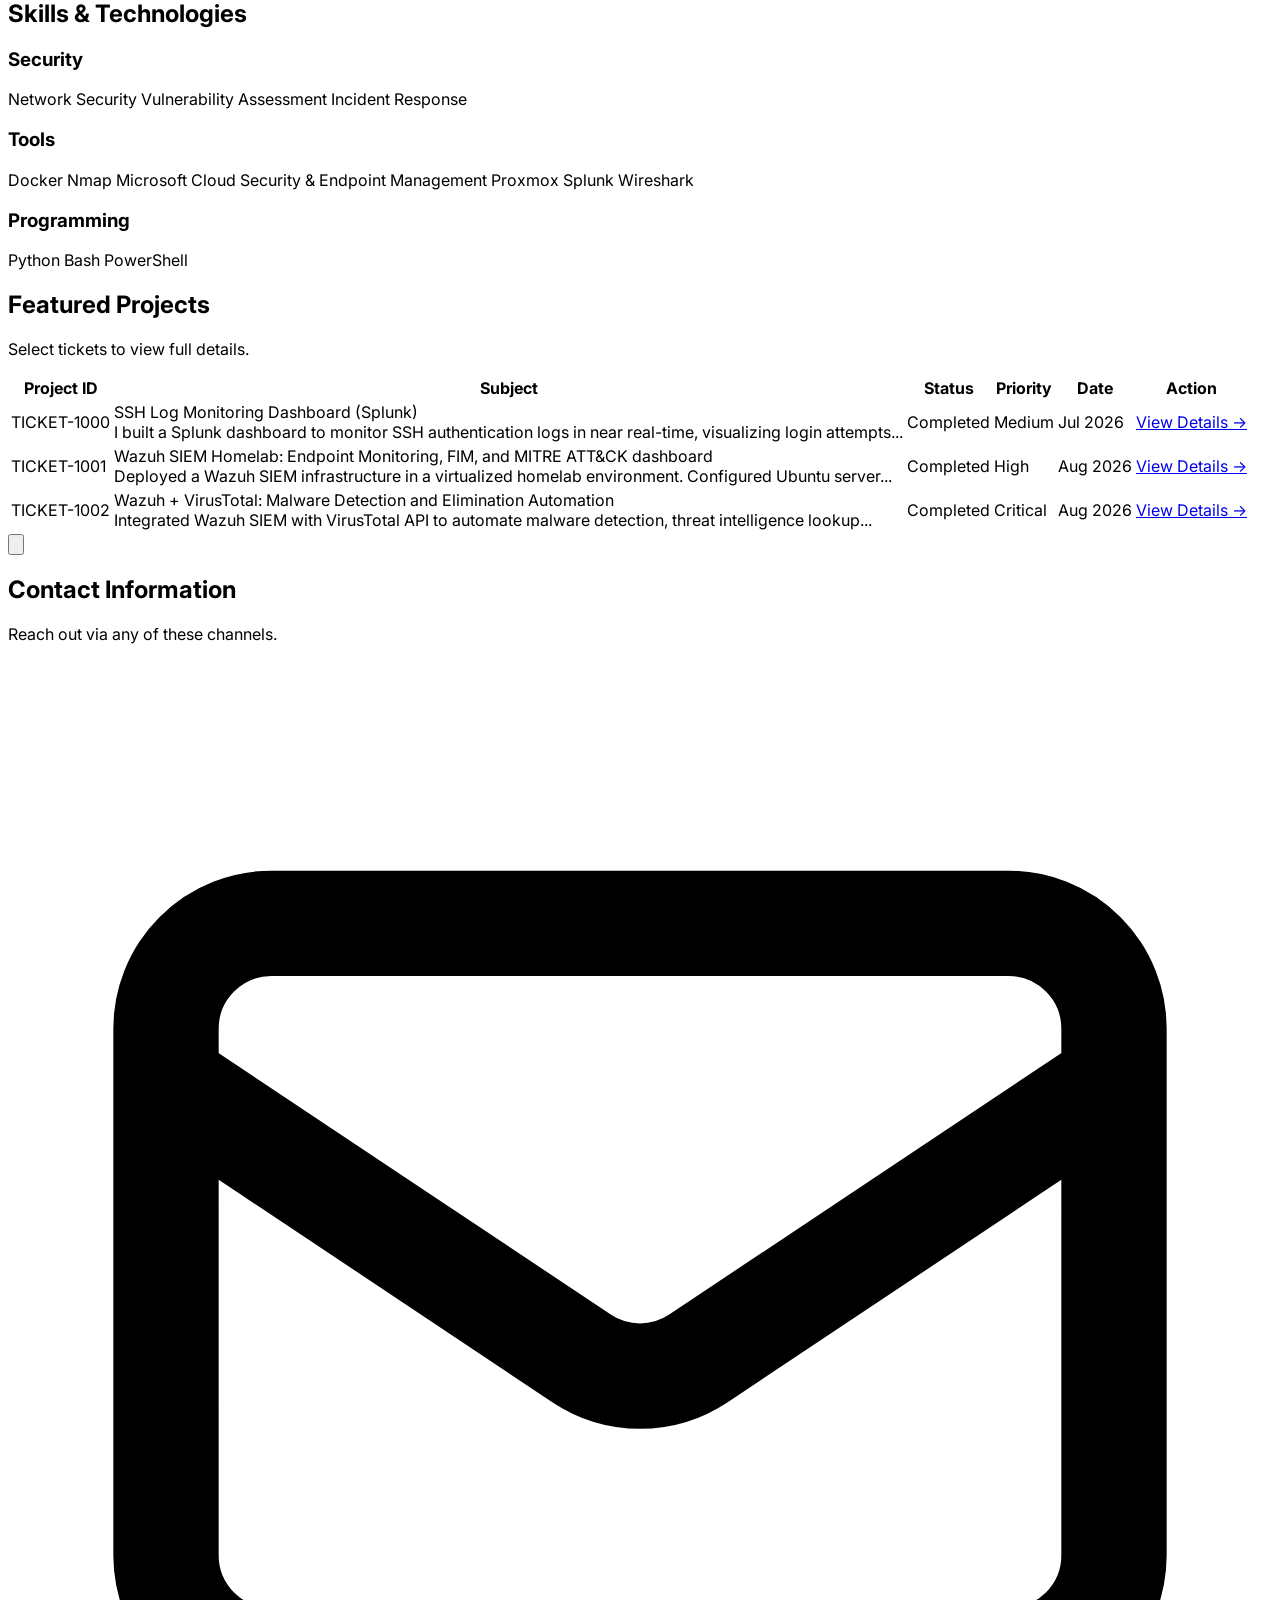
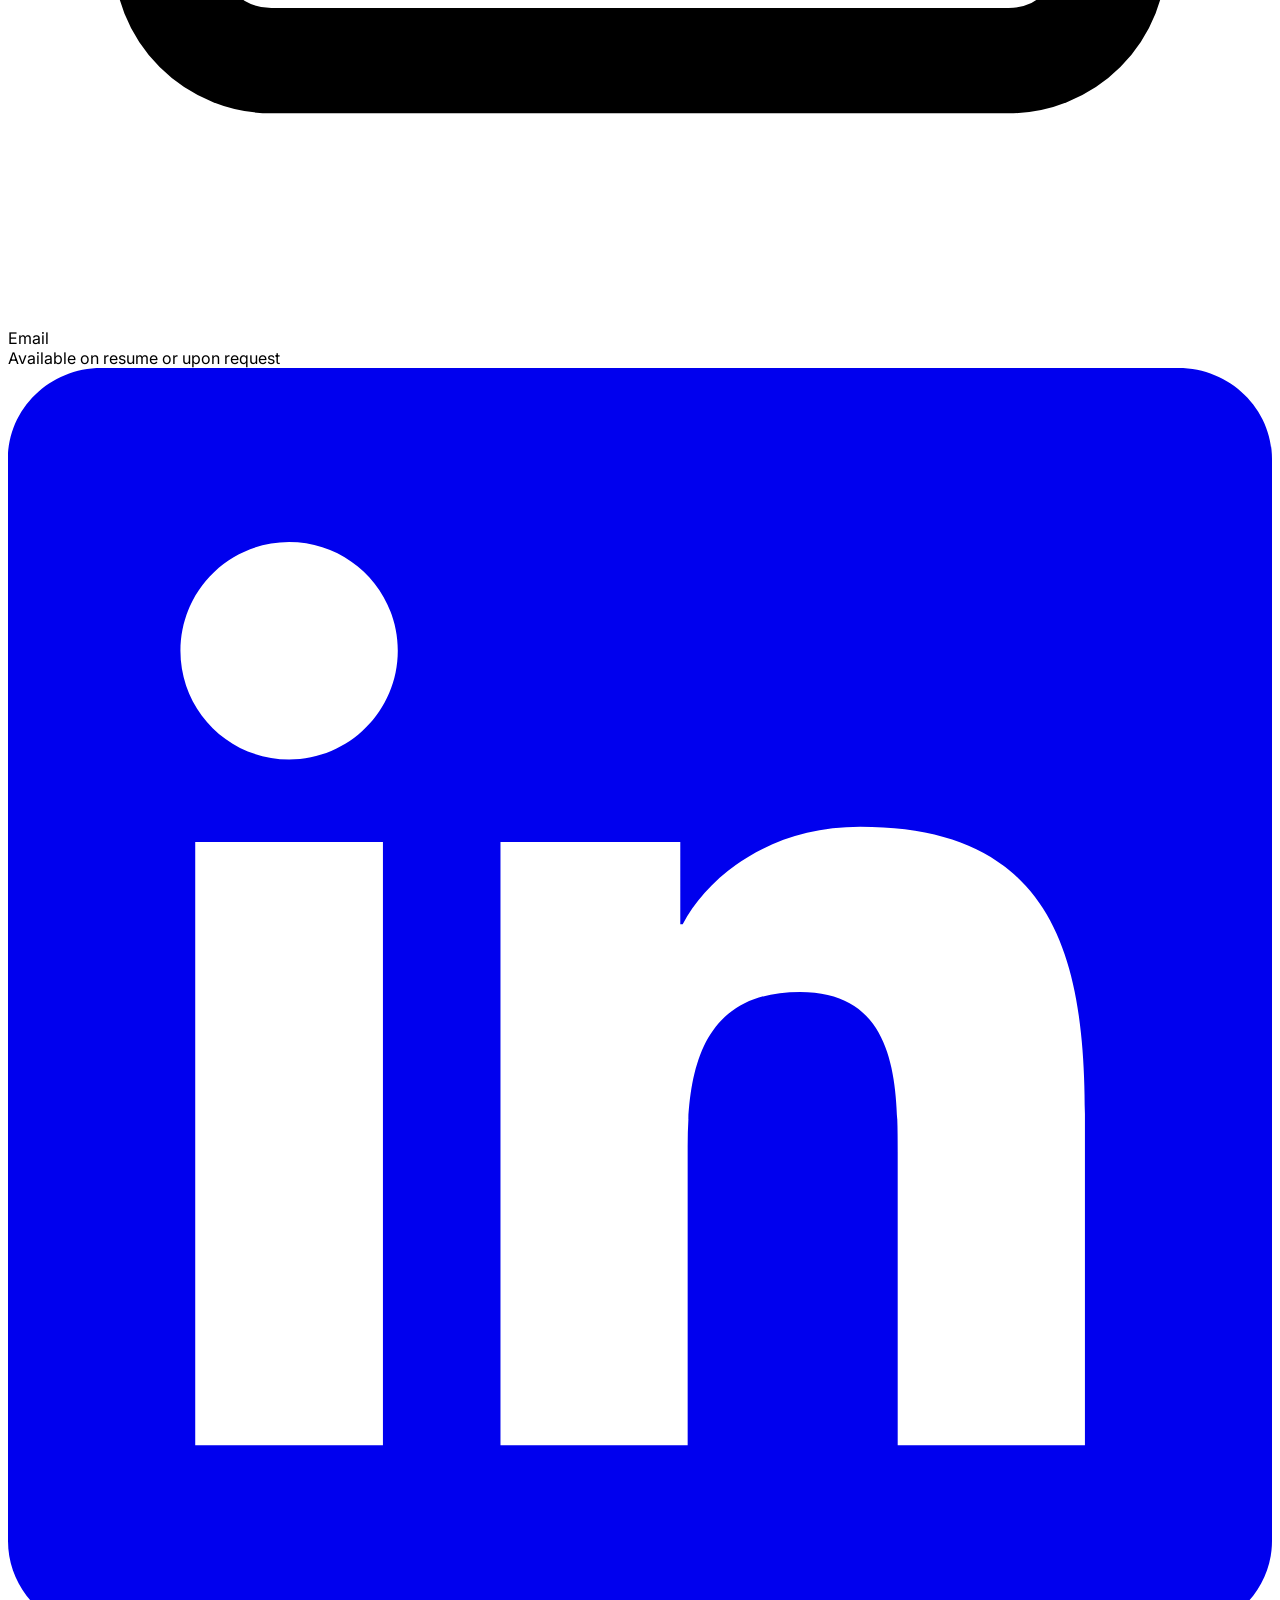
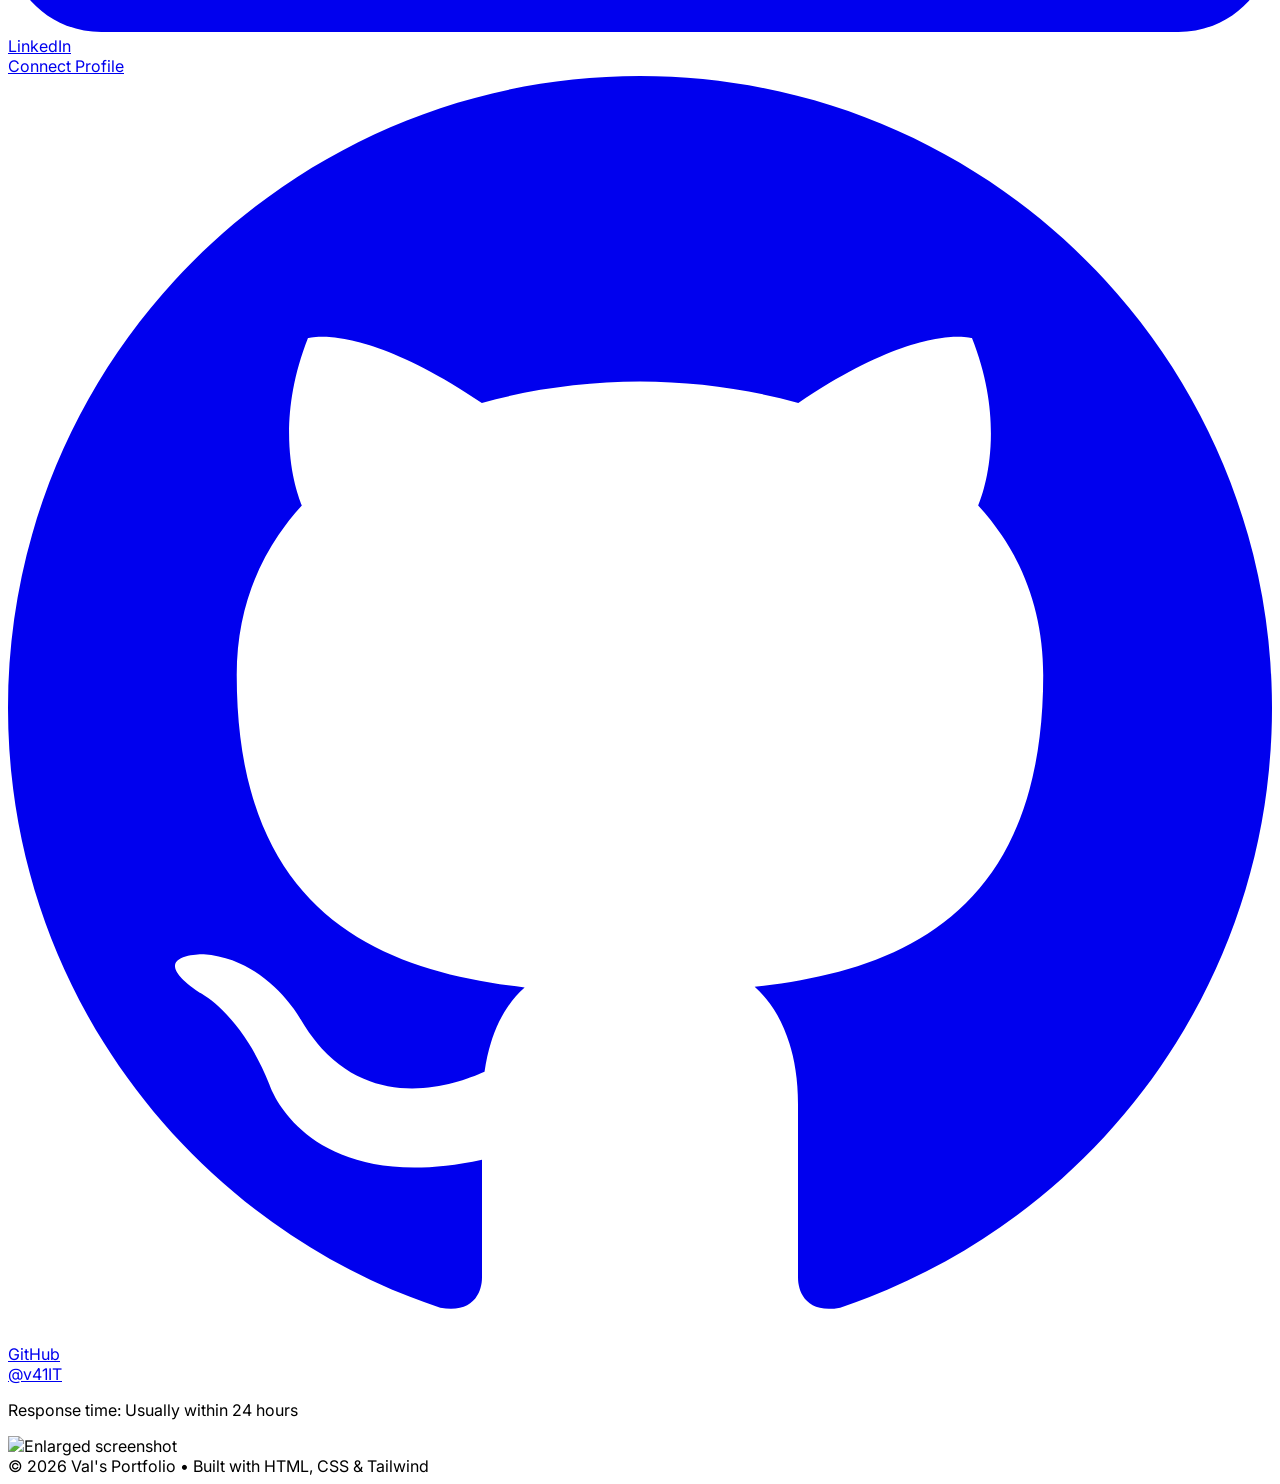
==== commit 193e1eb7: "FIM" ====
--- a/index.html
+++ b/index.html
@@ -260,7 +260,7 @@
                         <tr class="hover:bg-gray-50 dark:hover:bg-gray-700 transition-colors duration-150">
                             <td class="px-6 py-4 whitespace-nowrap text-sm font-mono text-blue-600 dark:text-blue-400">TICKET-1001</td>
                             <td class="px-6 py-4">
-                                <div class="text-sm font-semibold text-gray-900 dark:text-white">Wazuh SIEM Homelab: Endpoint Monitoring, File Integrity, and MITRE ATT&CK dashboard</div>
+                                <div class="text-sm font-semibold text-gray-900 dark:text-white">Wazuh SIEM Homelab: Endpoint Monitoring, FIM, and MITRE ATT&CK dashboard</div>
                                 <div class="text-sm text-gray-500 dark:text-gray-400 mt-1">Deployed a Wazuh SIEM infrastructure in a virtualized homelab environment. Configured Ubuntu server...</div>
                             </td>
                             <td class="px-6 py-4 whitespace-nowrap">
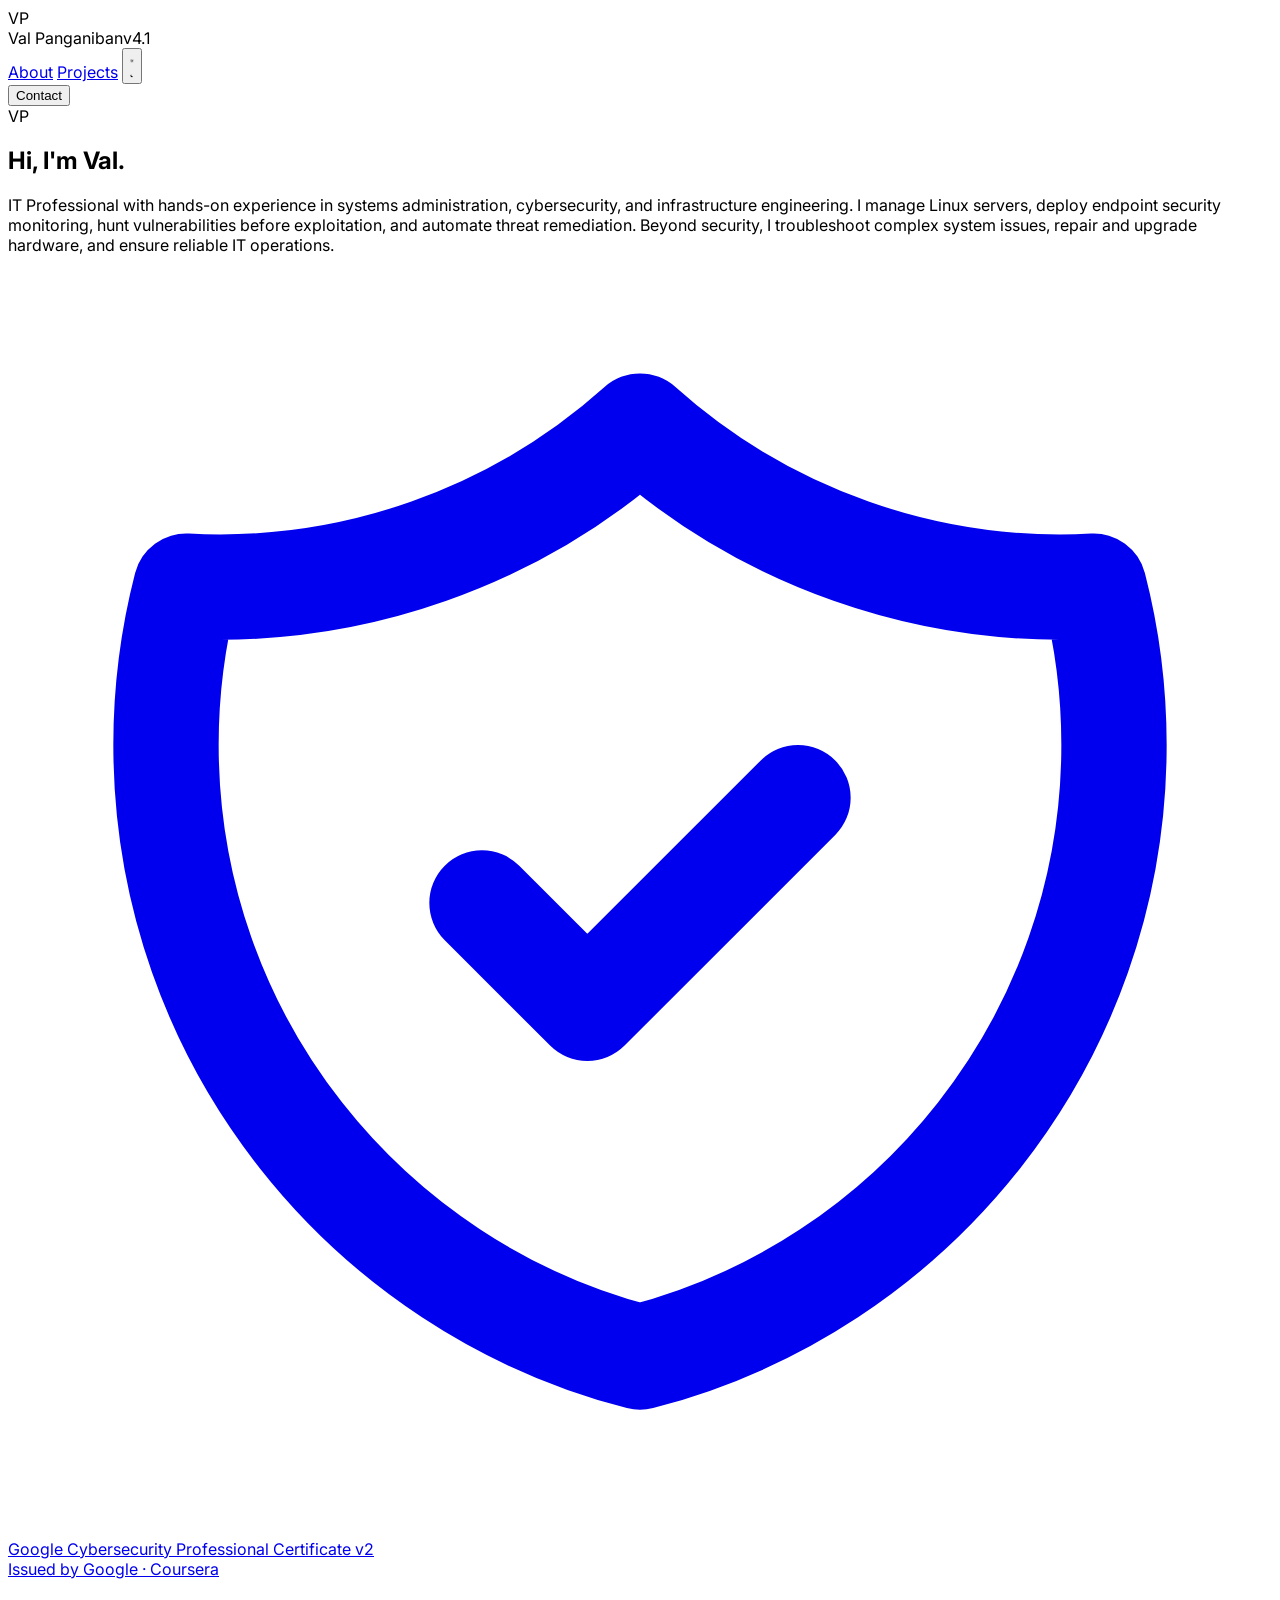
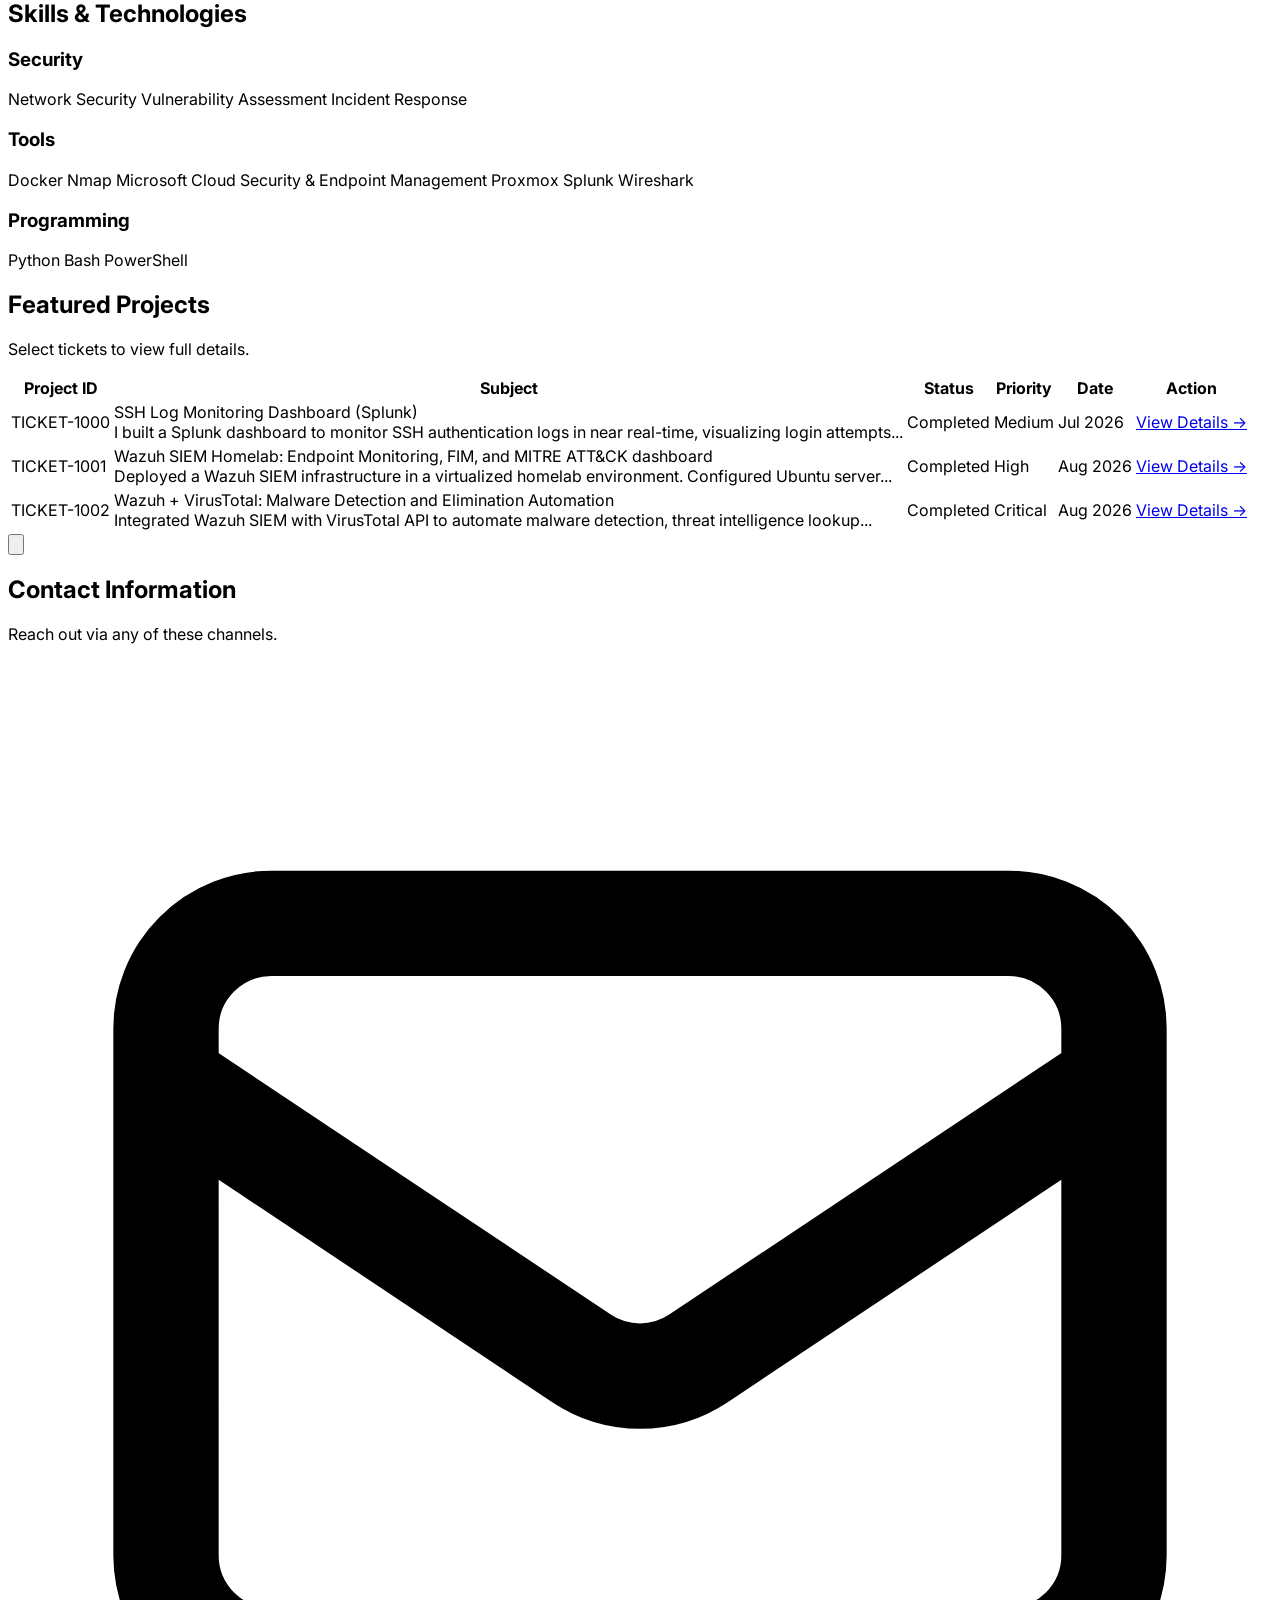
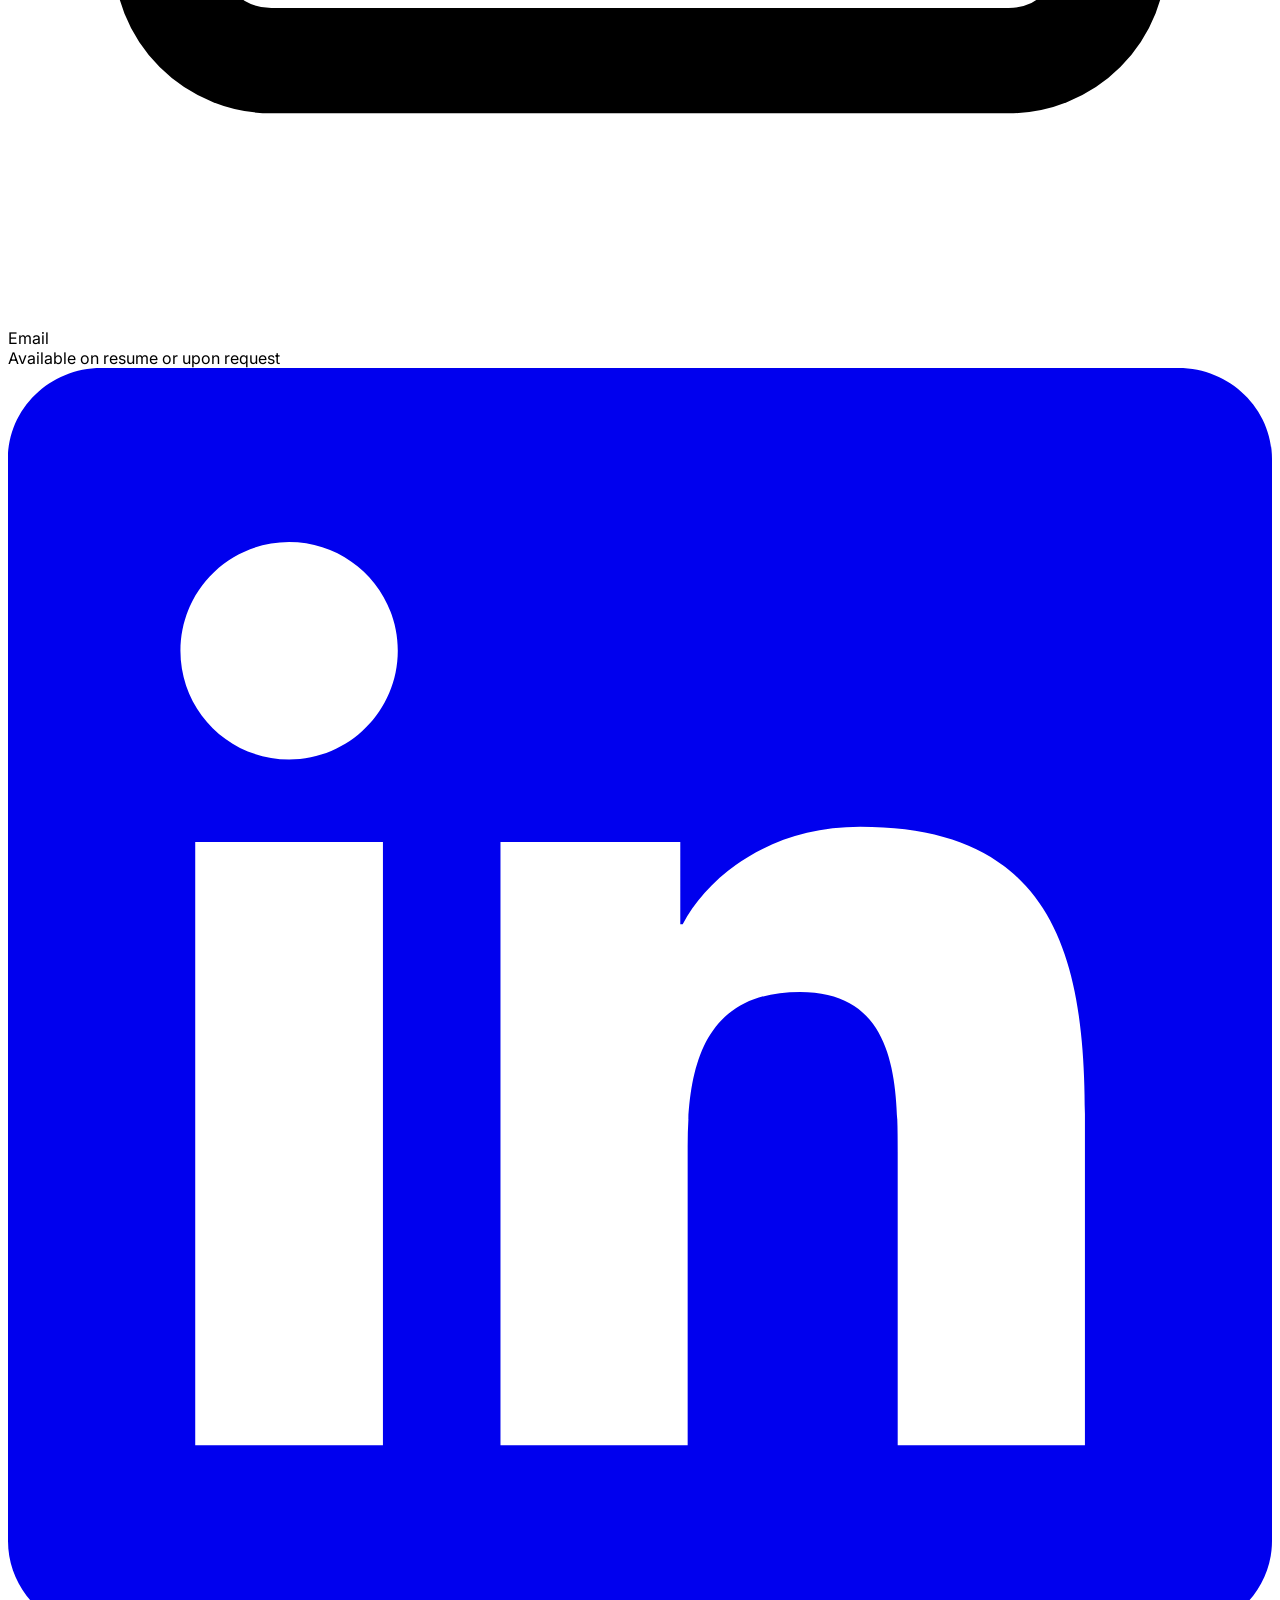
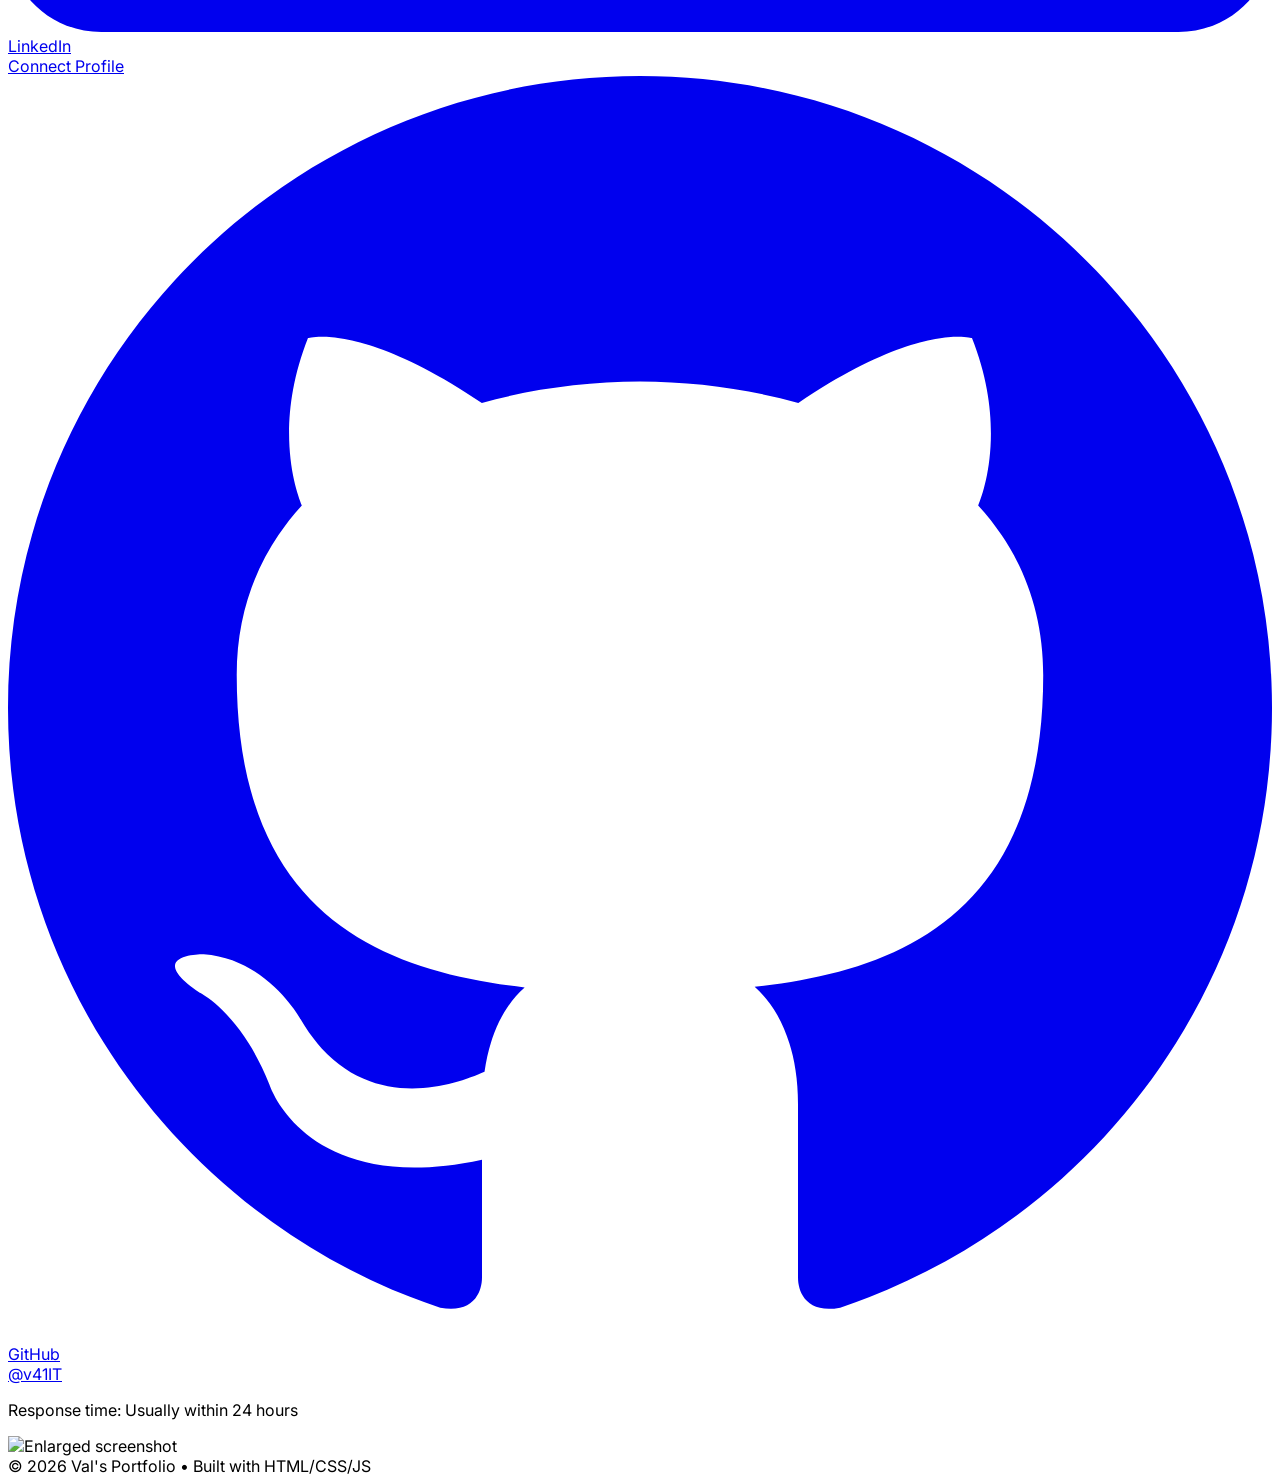
==== commit a29fa42b: "separated CSS/JS - added .js and .css files for a cleaner code - tailwind too much on the eyes; now " ====
--- a/index.html
+++ b/index.html
@@ -8,122 +8,7 @@
     <script>
         tailwind.config = { darkMode: 'class' }
     </script>
-    <style>
-        @import url('https://fonts.googleapis.com/css2?family=Inter:wght@300;400;600;700&display=swap');
-        body { font-family: 'Inter', sans-serif; }
-
-        html {
-        scroll-behavior: smooth;
-        }
-        
-        /* Smooth transitions */
-        * { transition-property: background-color, border-color, color; transition-duration: 200ms; }
-        
-        /* Modal animation */
-        .modal-overlay { animation: fadeIn 0.2s ease-out; }
-        .modal-content { animation: slideUp 0.3s ease-out; }
-        
-        @keyframes fadeIn { from { opacity: 0; } to { opacity: 1; } }
-        @keyframes slideUp { from { opacity: 0; transform: translateY(20px); } to { opacity: 1; transform: translateY(0); } }
-        
-        /* Detail page content styling */
-        .project-details h3 {
-            font-size: 1.125rem;
-            font-weight: 600;
-            color: #1f2937;
-            margin-top: 1.5rem;
-            margin-bottom: 0.75rem;
-        }
-        .dark .project-details h3 {
-            color: #f9fafb;
-        }
-
-        .project-details p {
-            margin-bottom: 1rem;
-            line-height: 1.75;
-        }
-
-        .project-details table {
-            width: 100%;
-            border-collapse: collapse;
-            margin: 1rem 0;
-            border-radius: 0.5rem;
-            overflow: hidden;
-            border: 1px solid #e5e7eb;
-        }
-        .dark .project-details table {
-            border-color: #374151;
-        }
-
-        .project-details th {
-            background-color: #f3f4f6;
-            padding: 0.75rem 1rem;
-            text-align: left;
-            font-weight: 600;
-            font-size: 0.875rem;
-        }
-        .dark .project-details th {
-            background-color: #1f2937;
-        }
-
-        .project-details td {
-            padding: 0.75rem 1rem;
-            border-top: 1px solid #e5e7eb;
-            font-size: 0.875rem;
-        }
-        .dark .project-details td {
-            border-top-color: #374151;
-        }
-
-        .project-details ul {
-            list-style: none;
-            padding: 0;
-            margin: 0 0 1rem 0;
-        }
-
-        .project-details li {
-            position: relative;
-            padding-left: 1.5rem;
-            margin-bottom: 0.5rem;
-        }
-
-        .project-details li:before {
-            content: "•";
-            position: absolute;
-            left: 0.5rem;
-            color: #60a5fa;
-        }
-
-        .project-details strong {
-            font-weight: 600;
-        }
-
-        .project-details a {
-            color: #3b82f6;
-            text-decoration: underline;
-        }
-        .dark .project-details a {
-            color: #60a5fa;
-        }
-
-        /* Make tables scrollable horizontally on mobile */
-        @media (max-width: 640px) {
-            table {
-                display: block;
-                overflow-x: auto;
-                -webkit-overflow-scrolling: touch;
-            }
-            th, td {
-                white-space: nowrap;
-            }
-        }
-    </style>
-    <script>
-        // Initialize dark mode on page load
-        if (localStorage.getItem('darkMode') === 'true' || (!localStorage.getItem('darkMode') && window.matchMedia('(prefers-color-scheme: dark)').matches)) {
-            document.documentElement.classList.add('dark');
-        }
-    </script>
+    <link rel="stylesheet" href="css/styles.css">
 </head>
 <body class="bg-gray-50 dark:bg-gray-900 text-gray-800 dark:text-gray-200 min-h-screen flex flex-col">
 
@@ -137,8 +22,8 @@
                 </div>
                 
                 <div class="flex items-center gap-1">
-                    <a href="#about" class="px-4 py-2 rounded-md text-sm font-medium text-gray-600 dark:text-gray-300 hover:text-blue-600 dark:hover:text-blue-400 hover:bg-gray-50 dark:hover:bg-gray-700">About</a>
-                    <a href="#projects" class="px-4 py-2 rounded-md text-sm font-medium text-gray-600 dark:text-gray-300 hover:text-blue-600 dark:hover:text-blue-400 hover:bg-gray-50 dark:hover:bg-gray-700">Projects</a>
+                    <a href="index.html#about" class="px-4 py-2 rounded-md text-sm font-medium text-gray-600 dark:text-gray-300 hover:text-blue-600 dark:hover:text-blue-400 hover:bg-gray-50 dark:hover:bg-gray-700">About</a>
+                    <a href="index.html#projects" class="px-4 py-2 rounded-md text-sm font-medium text-gray-600 dark:text-gray-300 hover:text-blue-600 dark:hover:text-blue-400 hover:bg-gray-50 dark:hover:bg-gray-700">Projects</a>
                     
                     <button id="dark-mode-toggle" class="ml-1 p-2 rounded-md text-gray-600 dark:text-gray-300 hover:bg-gray-100 dark:hover:bg-gray-700 transition-colors" onclick="toggleDarkMode()">
                         <svg id="sun-icon" class="w-5 h-5 hidden" fill="none" stroke="currentColor" viewBox="0 0 24 24"><path stroke-linecap="round" stroke-linejoin="round" stroke-width="2" d="M12 3v1m0 16v1m9-9h-1M4 12H3m15.364 6.364l-.707-.707M6.343 6.343l-.707-.707m12.728 0l-.707.707M6.343 17.657l-.707.707M16 12a4 4 0 11-8 0 4 4 0 018 0z"></path></svg>
@@ -155,10 +40,10 @@
         </div>
     </nav>
 
-    <!-- Main Content -->
-    <main class="max-w-5xl mx-auto mt-10 px-4 pb-20">
+    <!-- Main -->
+    <main class="max-w-5xl mx-auto mt-10 px-4 pb-20" >
         
-        <!-- About Me -->
+        <!-- About Me Section -->
         <section id="about" class="bg-white dark:bg-gray-800 rounded-lg shadow-sm border border-gray-200 dark:border-gray-700 p-8 mb-8 scroll-mt-20">
             <div class="flex flex-col sm:flex-row items-start gap-6">
                 <div class="w-24 h-24 bg-gradient-to-br from-blue-600 to-indigo-700 rounded-full flex items-center justify-center text-white text-3xl font-bold flex-shrink-0">VP</div>
@@ -184,7 +69,7 @@
             </a>
         </section>
 
-        <!-- Skills -->
+        <!-- Skills Section -->
         <section class="bg-white dark:bg-gray-800 rounded-lg shadow-sm border border-gray-200 dark:border-gray-700 p-8 mb-8">
             <h2 class="text-lg font-bold text-gray-900 dark:text-white mb-6">Skills & Technologies</h2>
             <div class="grid grid-cols-1 sm:grid-cols-2 lg:grid-cols-3 gap-6">
@@ -355,88 +240,15 @@
         <img id="lightbox-img" src="" alt="Enlarged screenshot" class="max-w-full max-h-full rounded-lg">
     </div>
 
-    <!-- JavaScript -->
-    <script>
-        // Dark Mode Toggle
-        function toggleDarkMode() {
-            const html = document.documentElement;
-            const isDark = html.classList.toggle('dark');
-            localStorage.setItem('darkMode', isDark);
-            updateIcons(isDark);
-        }
-
-        function updateIcons(isDark) {
-            const sunIcon = document.getElementById('sun-icon');
-            const moonIcon = document.getElementById('moon-icon');
-            if (isDark) {
-                sunIcon.classList.remove('hidden');
-                moonIcon.classList.add('hidden');
-            } else {
-                sunIcon.classList.add('hidden');
-                moonIcon.classList.remove('hidden');
-            }
-        }
-
-        // Modal Functions
-        const modal = document.getElementById('contact-modal');
-        const contactBtn = document.getElementById('contact-btn');
-        const closeModal = document.getElementById('close-modal');
-
-        if (contactBtn) {
-            contactBtn.addEventListener('click', () => {
-                modal.classList.remove('hidden');
-                document.body.style.overflow = 'hidden';
-            });
-        }
-
-        if (closeModal) {
-            closeModal.addEventListener('click', () => {
-                modal.classList.add('hidden');
-                document.body.style.overflow = '';
-            });
-        }
-
-        if (modal) {
-            modal.addEventListener('click', (e) => {
-                if (e.target === modal) {
-                    modal.classList.add('hidden');
-                    document.body.style.overflow = '';
-                }
-            });
-        }
-
-        document.addEventListener('keydown', (e) => {
-            if (e.key === 'Escape' && modal && !modal.classList.contains('hidden')) {
-                modal.classList.add('hidden');
-                document.body.style.overflow = '';
-            }
-        });
-
-        // Lightbox Functions (for detail pages)
-        function openLightbox(src) {
-            const lightbox = document.getElementById('lightbox');
-            document.getElementById('lightbox-img').src = src;
-            lightbox.classList.remove('hidden');
-            lightbox.classList.add('flex');
-            document.body.style.overflow = 'hidden';
-        }
-        function closeLightbox() {
-            const lightbox = document.getElementById('lightbox');
-            lightbox.classList.add('hidden');
-            lightbox.classList.remove('flex');
-            document.body.style.overflow = '';
-        }
-
-        document.addEventListener('DOMContentLoaded', function() {
-            const isDark = document.documentElement.classList.contains('dark');
-            updateIcons(isDark);
-        });
-    </script>
+    <!-- External Scripts -->
+    <script src="js/main.js"></script>
 
     <!-- Footer -->
     <footer class="py-6 text-center text-sm text-gray-400 dark:text-gray-500 border-t border-gray-200 dark:border-gray-700 mt-auto">
-        &copy; 2026 Val's Portfolio • Built with HTML, CSS & Tailwind
+        &copy; 2026 Val's Portfolio • Built with HTML/CSS/JS
     </footer>
+
+    <script src="js/main.js"></script>
 
 </body>
 </html>
--- a/css/styles.css
+++ b/css/styles.css
@@ -0,0 +1,122 @@
+/* Global Styles*/
+@import url('https://fonts.googleapis.com/css2?family=Inter:wght@300;400;600;700&display=swap');
+body { font-family: 'Inter', sans-serif; }
+html { scroll-behavior: smooth; }
+* { transition-property: background-color, border-color, color; transition-duration: 200ms; }
+
+/* Modal Fade */
+.modal-overlay { animation: fadeIn 0.2s ease-out; }
+.modal-content { animation: slideUp 0.3s ease-out; }
+
+@keyframes fadeIn { from { opacity: 0; } to { opacity: 1; } }
+@keyframes slideUp { from { opacity: 0; transform: translateY(20px); } to { opacity: 1; transform: translateY(0); } }
+
+/* Project Detail Page Styling */
+.project-details h3 {
+    font-size: 1.125rem;
+    font-weight: 600;
+    color: #1f2937;
+    margin-top: 1.5rem;
+    margin-bottom: 0.75rem;
+}
+.dark .project-details h3 {
+    color: #f9fafb;
+}
+
+.project-details p {
+    margin-bottom: 1rem;
+    line-height: 1.75;
+}
+
+.project-details table {
+    width: 100%;
+    border-collapse: collapse;
+    margin: 1rem 0;
+    border-radius: 0.5rem;
+    overflow: hidden;
+    border: 1px solid #e5e7eb;
+}
+.dark .project-details table {
+    border-color: #374151;
+}
+
+.project-details th {
+    background-color: #f3f4f6;
+    padding: 0.75rem 1rem;
+    text-align: left;
+    font-weight: 600;
+    font-size: 0.875rem;
+}
+.dark .project-details th {
+    background-color: #1f2937;
+}
+
+.project-details td {
+    padding: 0.75rem 1rem;
+    border-top: 1px solid #e5e7eb;
+    font-size: 0.875rem;
+}
+.dark .project-details td {
+    border-top-color: #374151;
+}
+
+.project-details ul {
+    list-style: none;
+    padding: 0;
+    margin: 0 0 1rem 0;
+}
+
+.project-details li {
+    position: relative;
+    padding-left: 1.5rem;
+    margin-bottom: 0.5rem;
+}
+
+.project-details li:before {
+    content: "•";
+    position: absolute;
+    left: 0.5rem;
+    color: #60a5fa;
+}
+
+.project-details strong {
+    font-weight: 600;
+}
+
+.project-details a {
+    color: #3b82f6;
+    text-decoration: underline;
+}
+.dark .project-details a {
+    color: #60a5fa;
+}
+
+/* Tables scroll horizontally on mobile */
+@media (max-width: 640px) {
+    table {
+        display: block;
+        overflow-x: auto;
+        -webkit-overflow-scrolling: touch;
+    }
+    th, td {
+        white-space: nowrap;
+    }
+}
+
+/* Mobile Responsiveness - Ensure all containers fit screen width */
+@media (max-width: 640px) {
+    main {
+        max-width: 100% !important;
+        padding-left: 1rem !important;
+        padding-right: 1rem !important;
+    }
+    
+    .max-w-5xl {
+        max-width: 100% !important;
+    }
+    
+    section {
+        padding-left: 1rem !important;
+        padding-right: 1rem !important;
+    }
+}
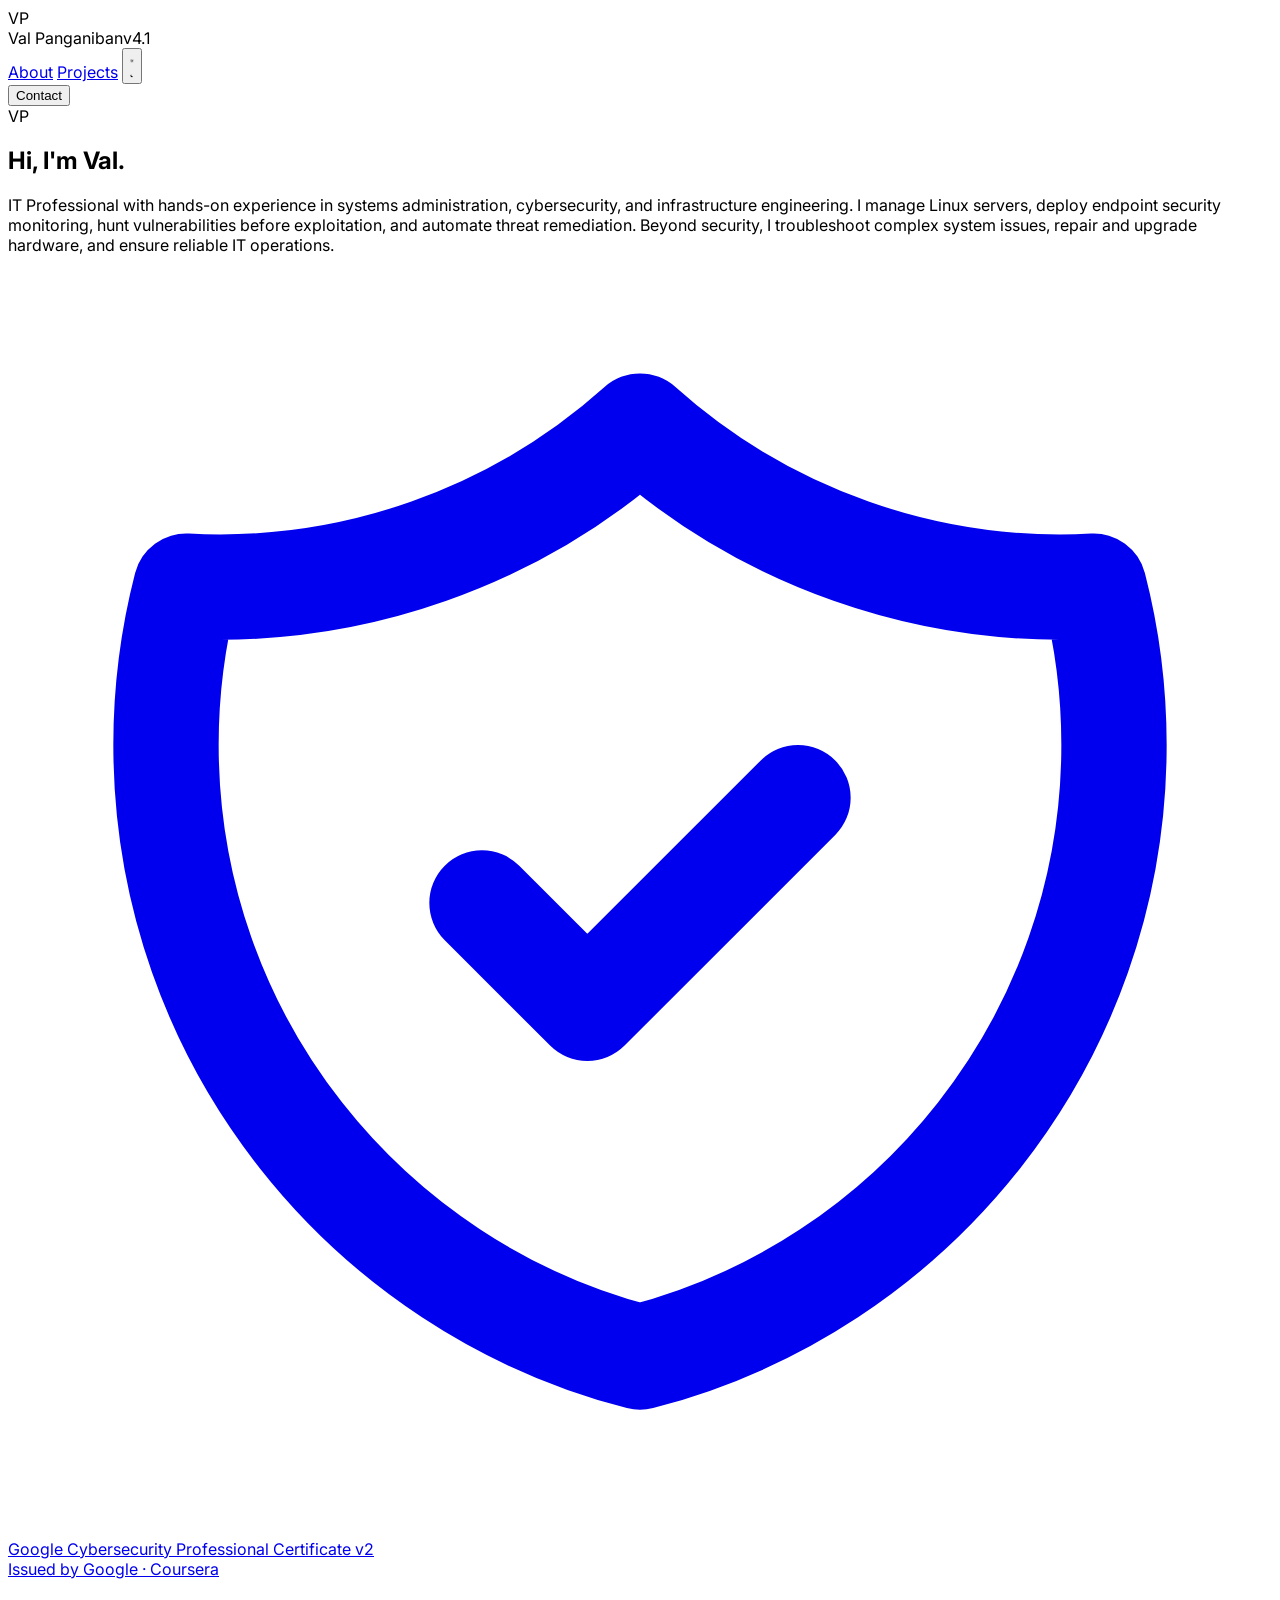
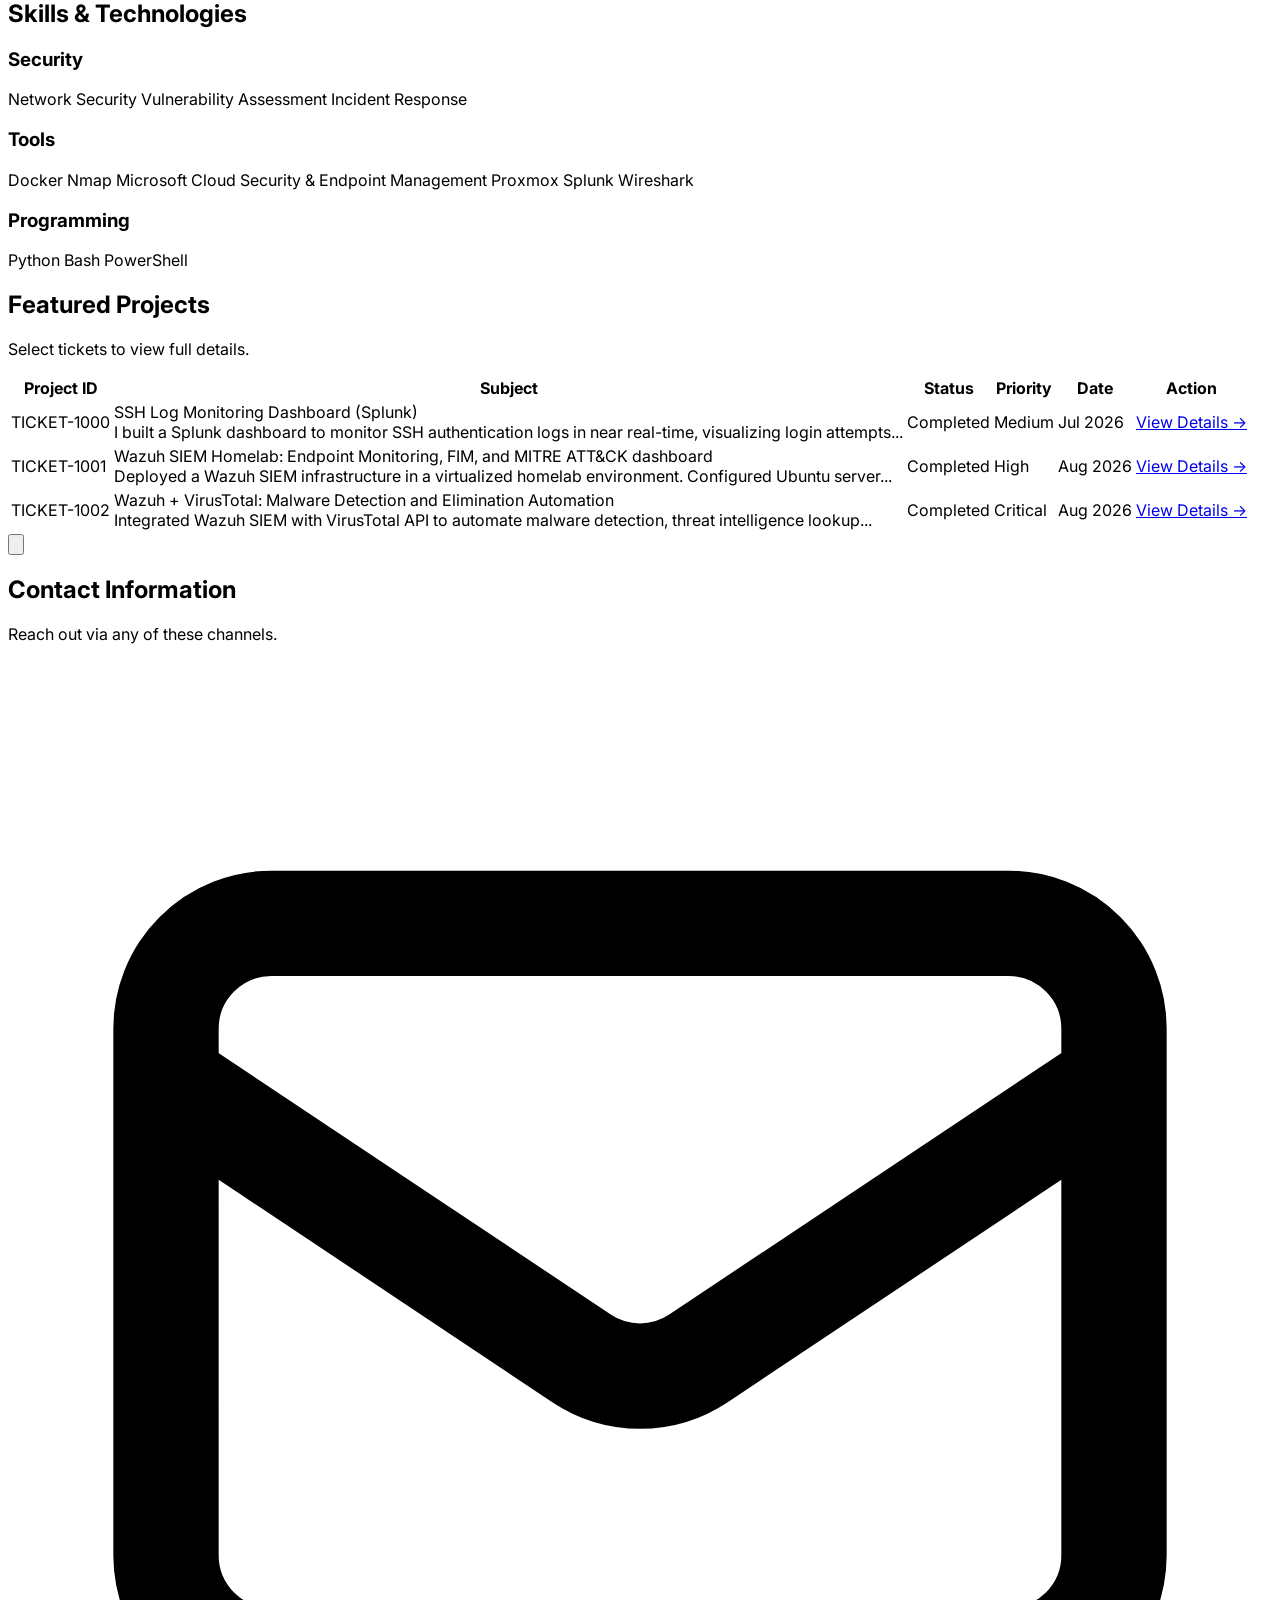
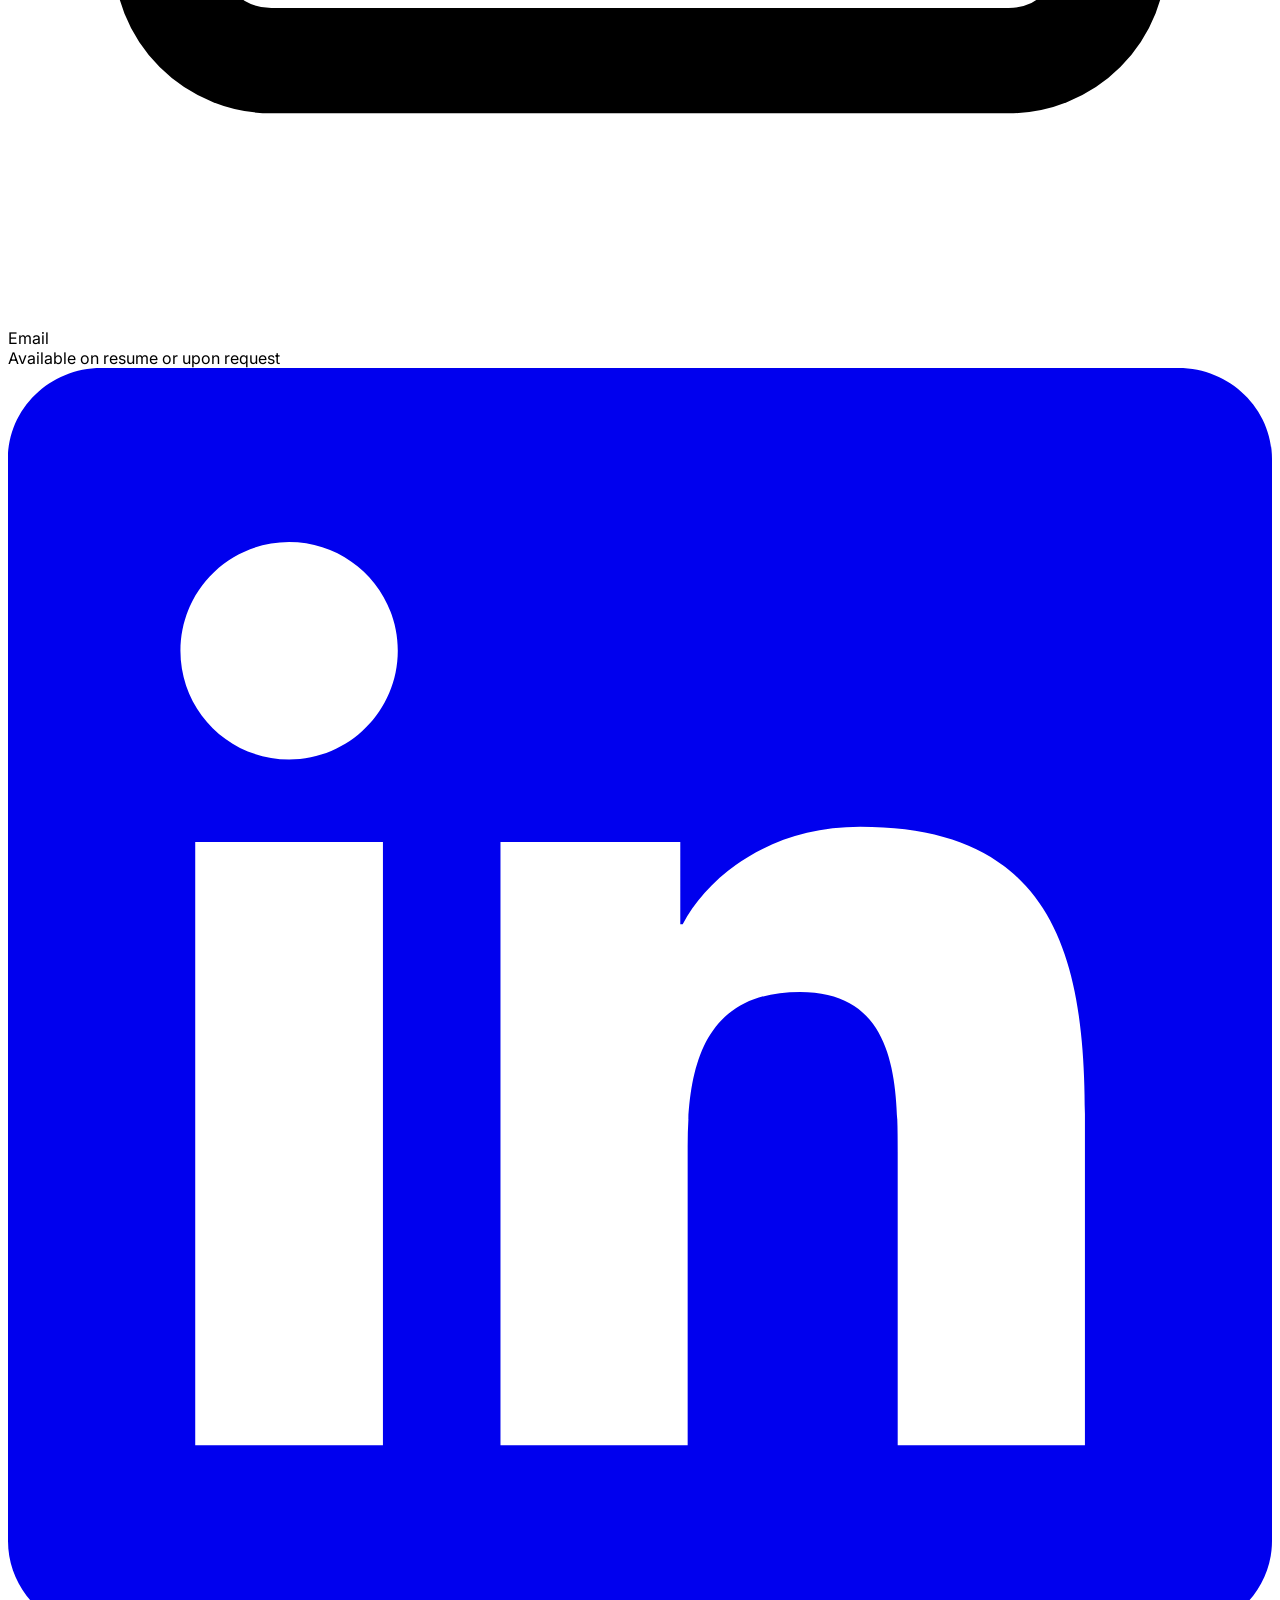
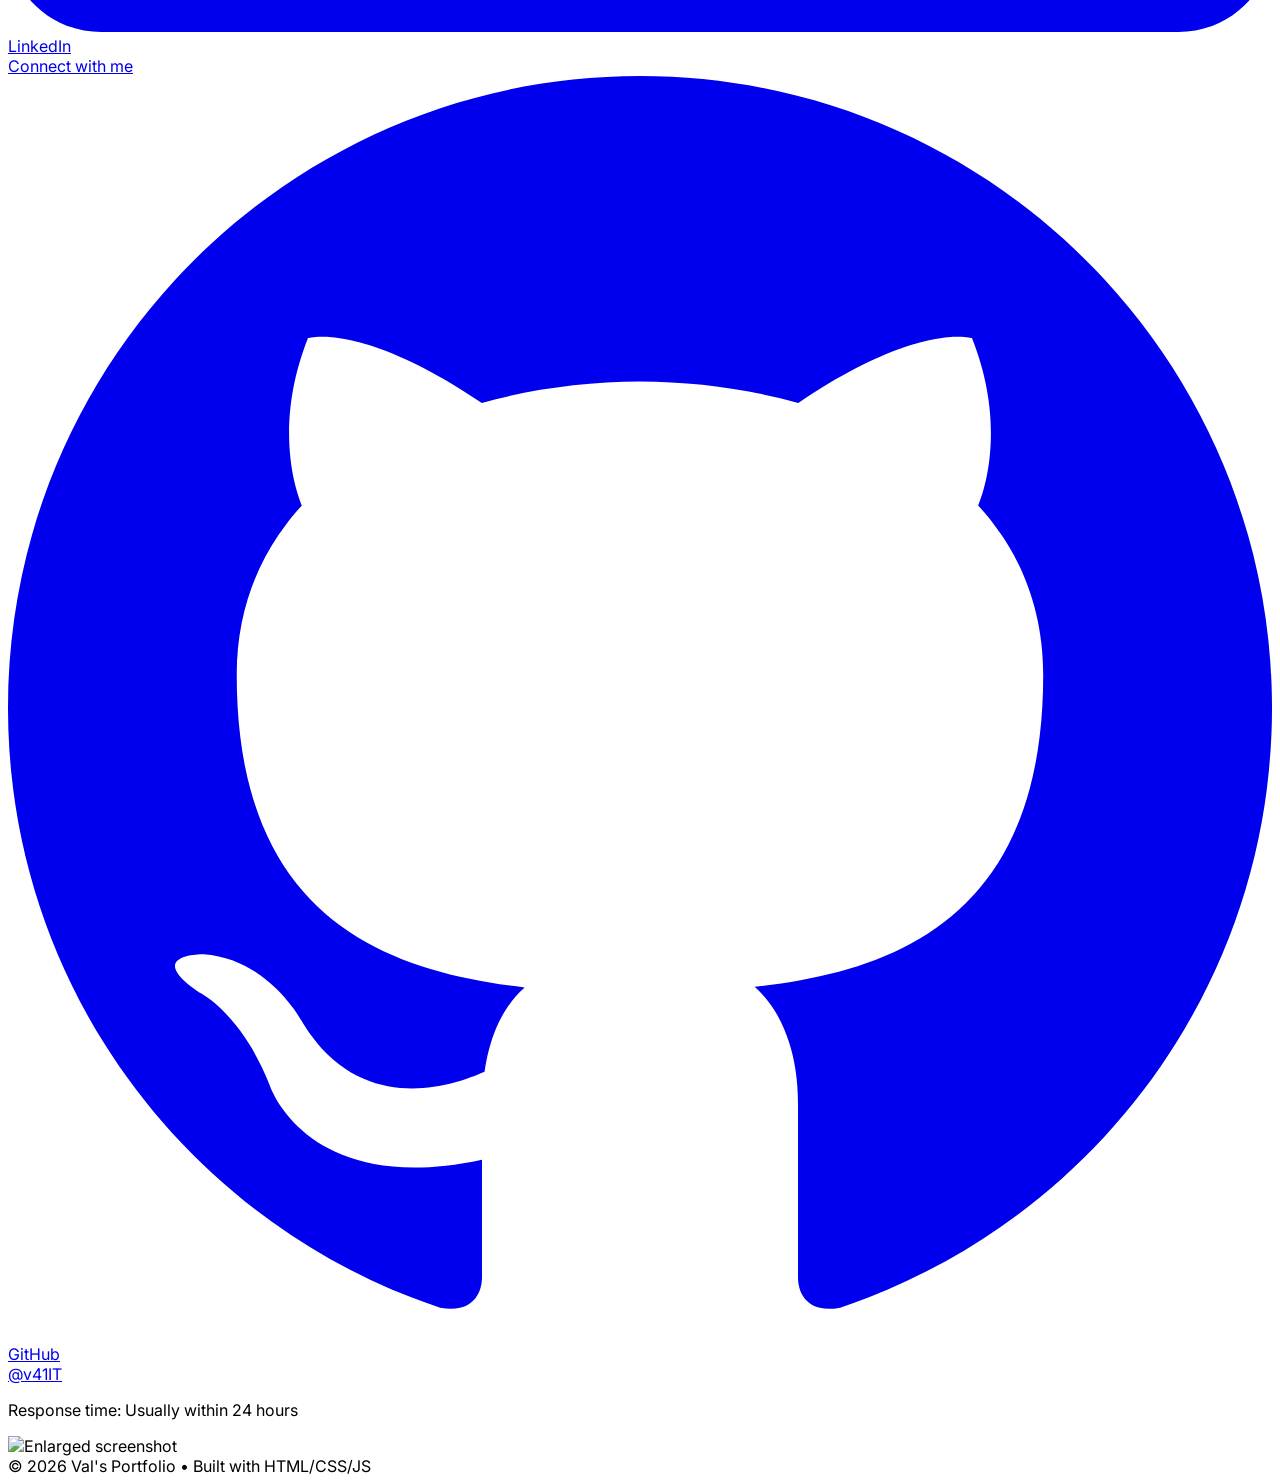
==== commit 2abb4410: "connect" ====
--- a/index.html
+++ b/index.html
@@ -2,7 +2,7 @@
 <html lang="en" class="">
 <head>
     <meta charset="UTF-8">
-    <meta name="viewport" content="width=device-width, initial-scale=1.0">
+    <meta name="viewport" content="width=device-width, initial-scale=1.0, shrink-to-fit=no">
     <title>Val P. | Portfolio</title>
     <script src="https://cdn.tailwindcss.com"></script>
     <script>
@@ -15,7 +15,7 @@
     <!-- Navigation -->
     <nav class="bg-white dark:bg-gray-800 border-b border-gray-200 dark:border-gray-700 shadow-sm sticky top-0 z-50">
         <div class="max-w-5xl mx-auto px-4 sm:px-6">
-            <div class="flex justify-between items-center h-16">
+            <div class="flex justify-between items-center h-16 min-h-[64px] py-2">
                 <div class="flex items-center gap-2">
                     <div class="w-9 h-9 bg-blue-600 rounded-md flex items-center justify-center text-white font-bold text-sm">VP</div>
                     <span class="font-bold text-lg tracking-tight text-gray-900 dark:text-white">Val Panganiban<span class="text-xs font-normal text-gray-400 dark:text-gray-500 ml-1">v4.1</span></span>
@@ -111,6 +111,7 @@
             </div>
             
             <div class="bg-white dark:bg-gray-800 rounded-lg shadow-sm border border-gray-200 dark:border-gray-700 overflow-hidden">
+                <div class="table-wrapper">
                 <table class="min-w-full divide-y divide-gray-200 dark:divide-gray-700">
                     <thead class="bg-gray-50 dark:bg-gray-750">
                         <tr>
@@ -177,6 +178,7 @@
 
                     </tbody>
                 </table>
+                </div>
             </div>
         </section>
 
@@ -215,7 +217,7 @@
                     </div>
                     <div>
                         <div class="text-sm text-gray-500 dark:text-gray-400">LinkedIn</div>
-                        <div class="font-semibold text-gray-900 dark:text-white">Connect Profile</div>
+                        <div class="font-semibold text-gray-900 dark:text-white">Connect with me</div>
                     </div>
                 </a>
 
--- a/css/styles.css
+++ b/css/styles.css
@@ -1,8 +1,20 @@
-/* Global Styles*/
+/* Global Styles */
 @import url('https://fonts.googleapis.com/css2?family=Inter:wght@300;400;600;700&display=swap');
+
 body { font-family: 'Inter', sans-serif; }
 html { scroll-behavior: smooth; }
-* { transition-property: background-color, border-color, color; transition-duration: 200ms; }
+
+/* Targeted transitions instead of universal * selector */
+button, a, .modal-overlay, .modal-content {
+    transition-property: background-color, border-color, color;
+    transition-duration: 200ms;
+}
+
+/* Ensure viewport constraints during zoom - minimal */
+body {
+    max-width: 100vw;
+    overflow-x: hidden;
+}
 
 /* Modal Fade */
 .modal-overlay { animation: fadeIn 0.2s ease-out; }
@@ -91,8 +103,30 @@
     color: #60a5fa;
 }
 
-/* Tables scroll horizontally on mobile */
+/* Table wrapper for safe horizontal scrolling on mobile */
+.table-wrapper {
+    max-width: 100%;
+    overflow-x: auto;
+    -webkit-overflow-scrolling: touch;
+}
+
+/* Mobile Responsiveness */
 @media (max-width: 640px) {
+    main {
+        max-width: 100% !important;
+        padding-left: 1rem !important;
+        padding-right: 1rem !important;
+    }
+
+    .max-w-5xl {
+        max-width: 100% !important;
+    }
+
+    section {
+        padding-left: 1rem !important;
+        padding-right: 1rem !important;
+    }
+
     table {
         display: block;
         overflow-x: auto;
@@ -101,22 +135,4 @@
     th, td {
         white-space: nowrap;
     }
-}
-
-/* Mobile Responsiveness - Ensure all containers fit screen width */
-@media (max-width: 640px) {
-    main {
-        max-width: 100% !important;
-        padding-left: 1rem !important;
-        padding-right: 1rem !important;
-    }
-    
-    .max-w-5xl {
-        max-width: 100% !important;
-    }
-    
-    section {
-        padding-left: 1rem !important;
-        padding-right: 1rem !important;
-    }
 }
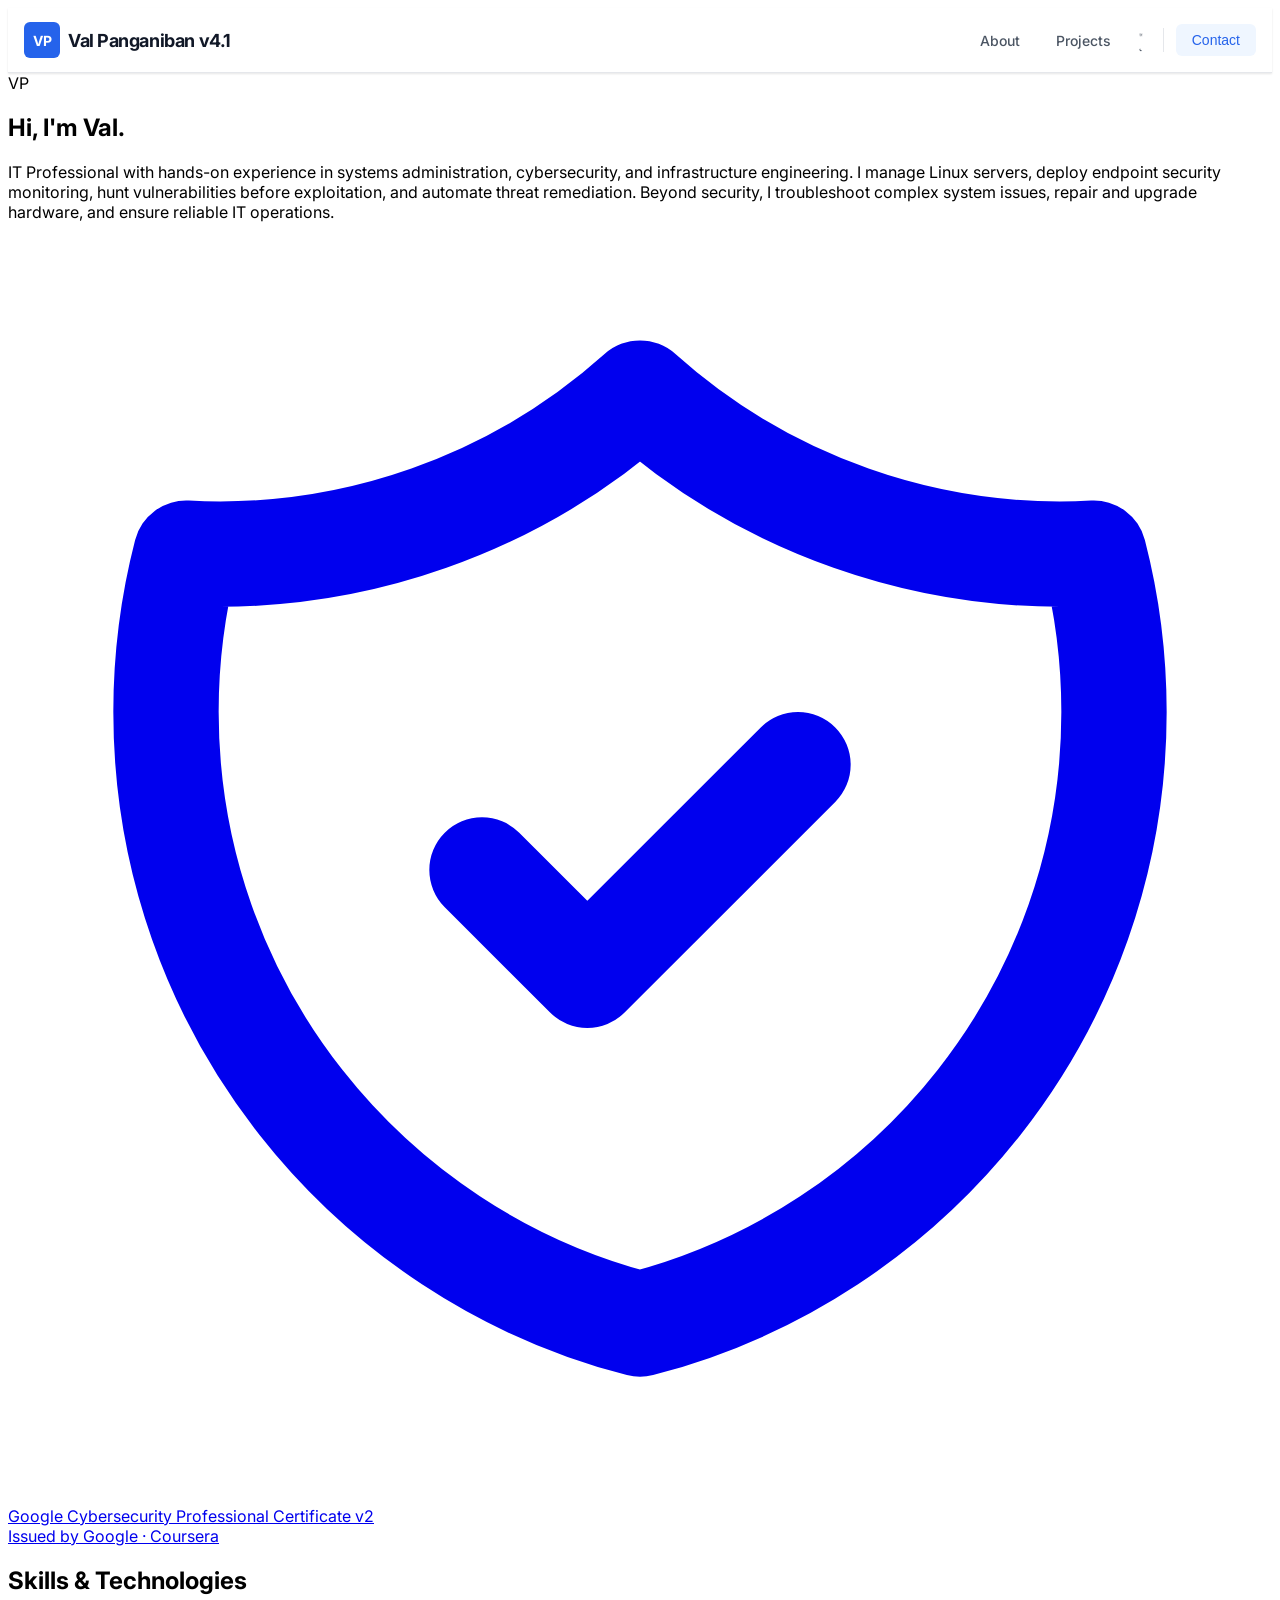
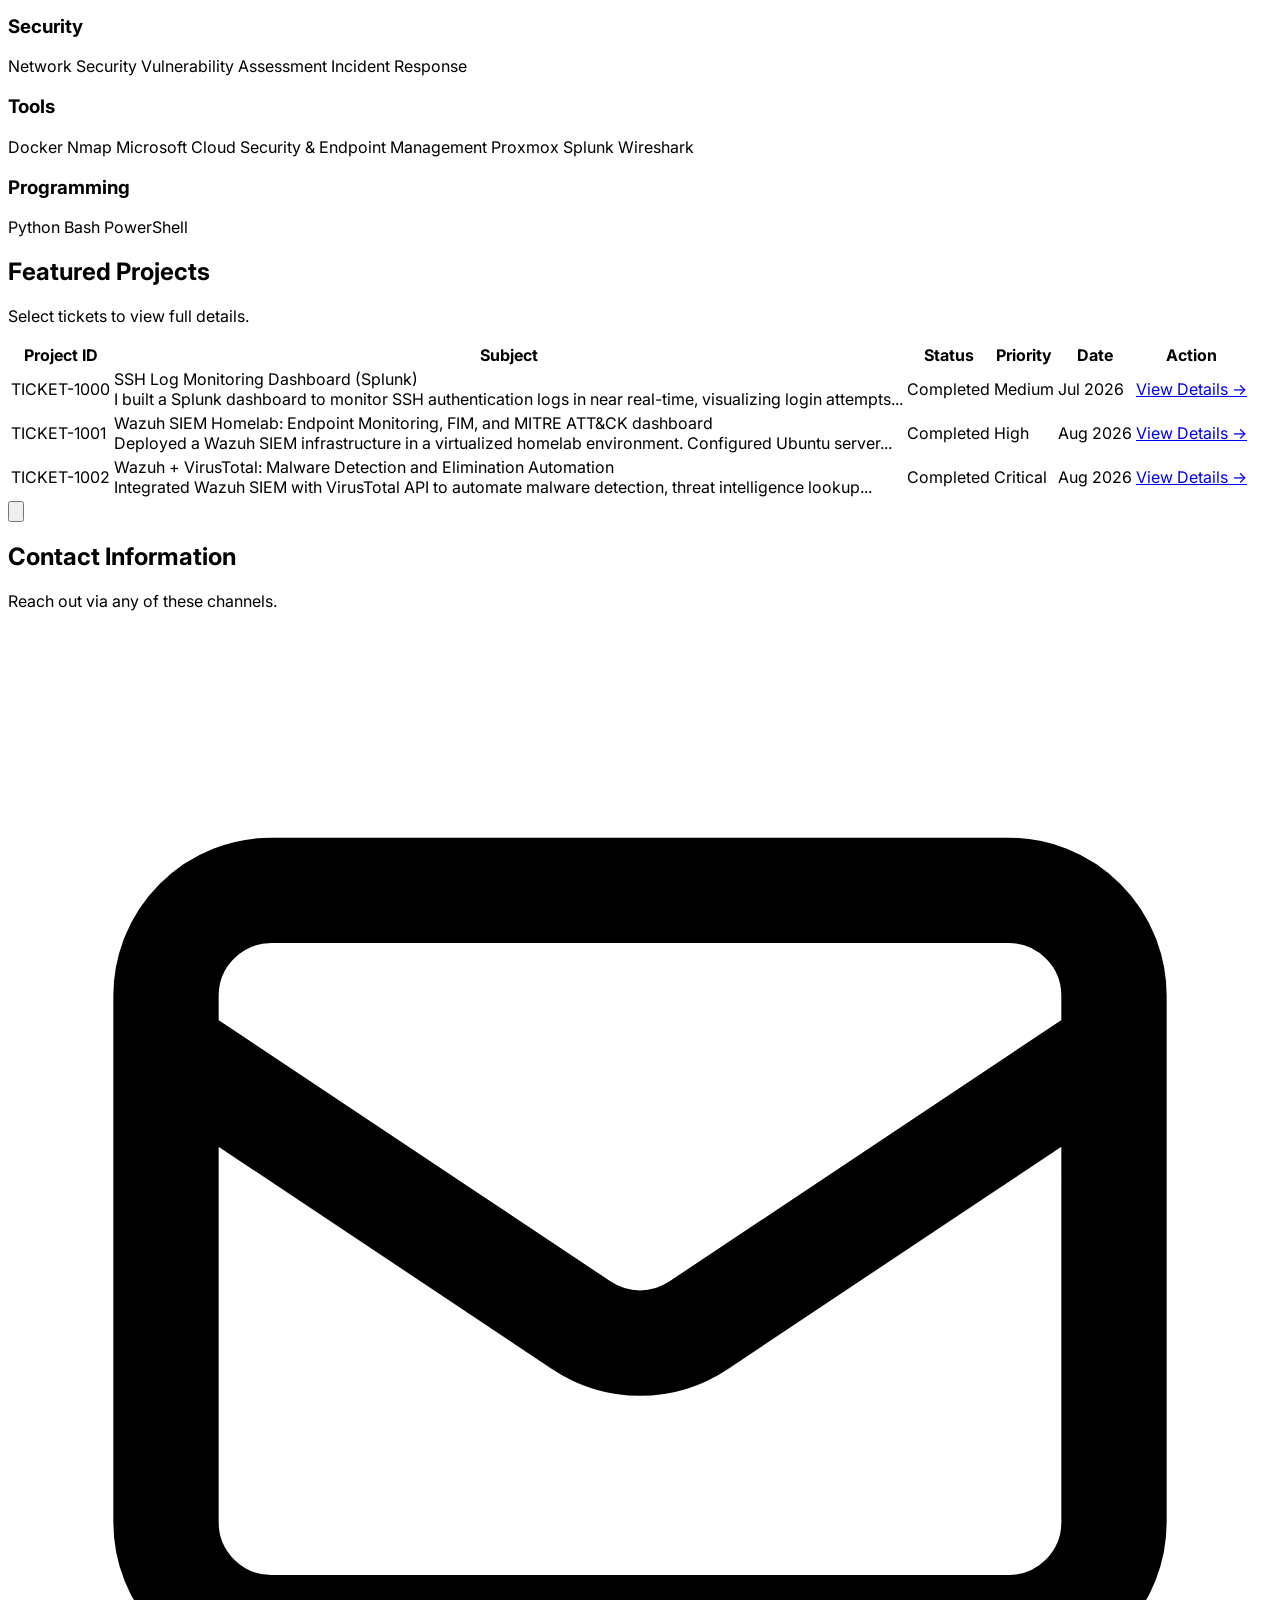
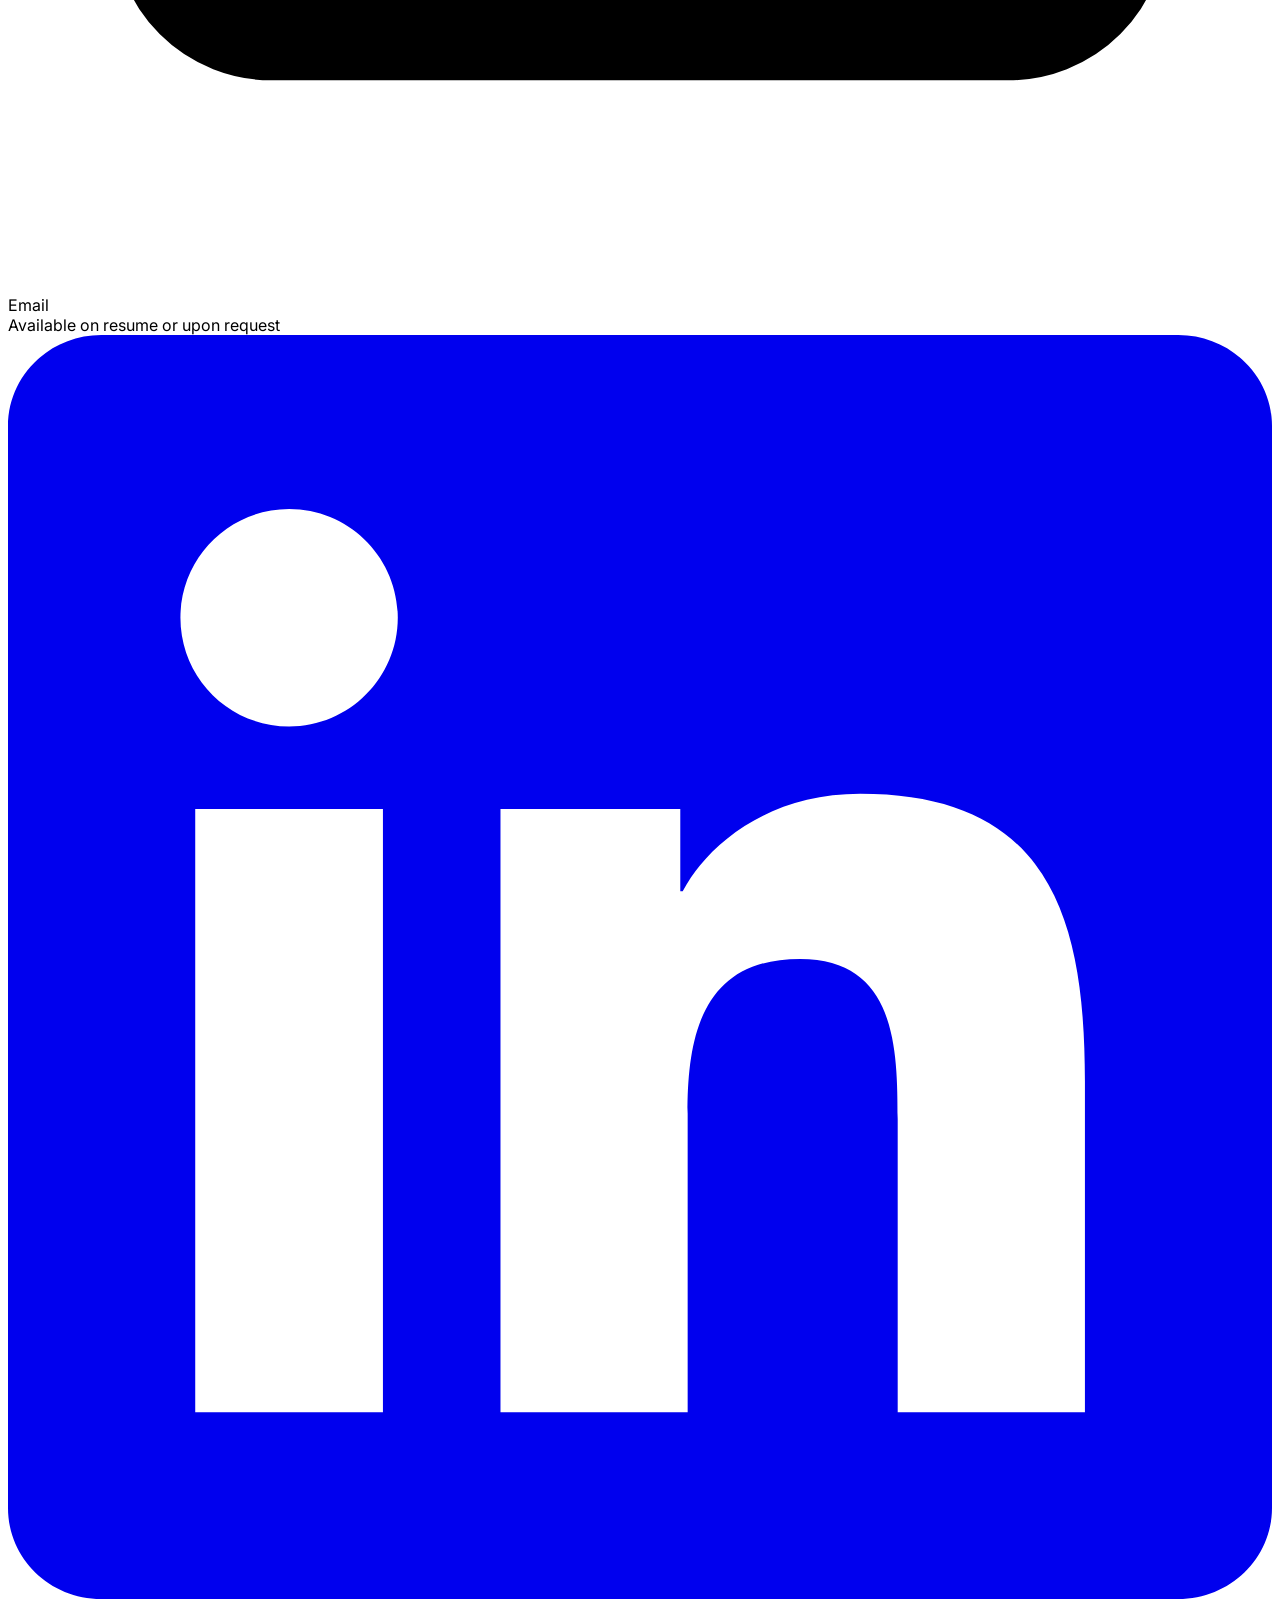
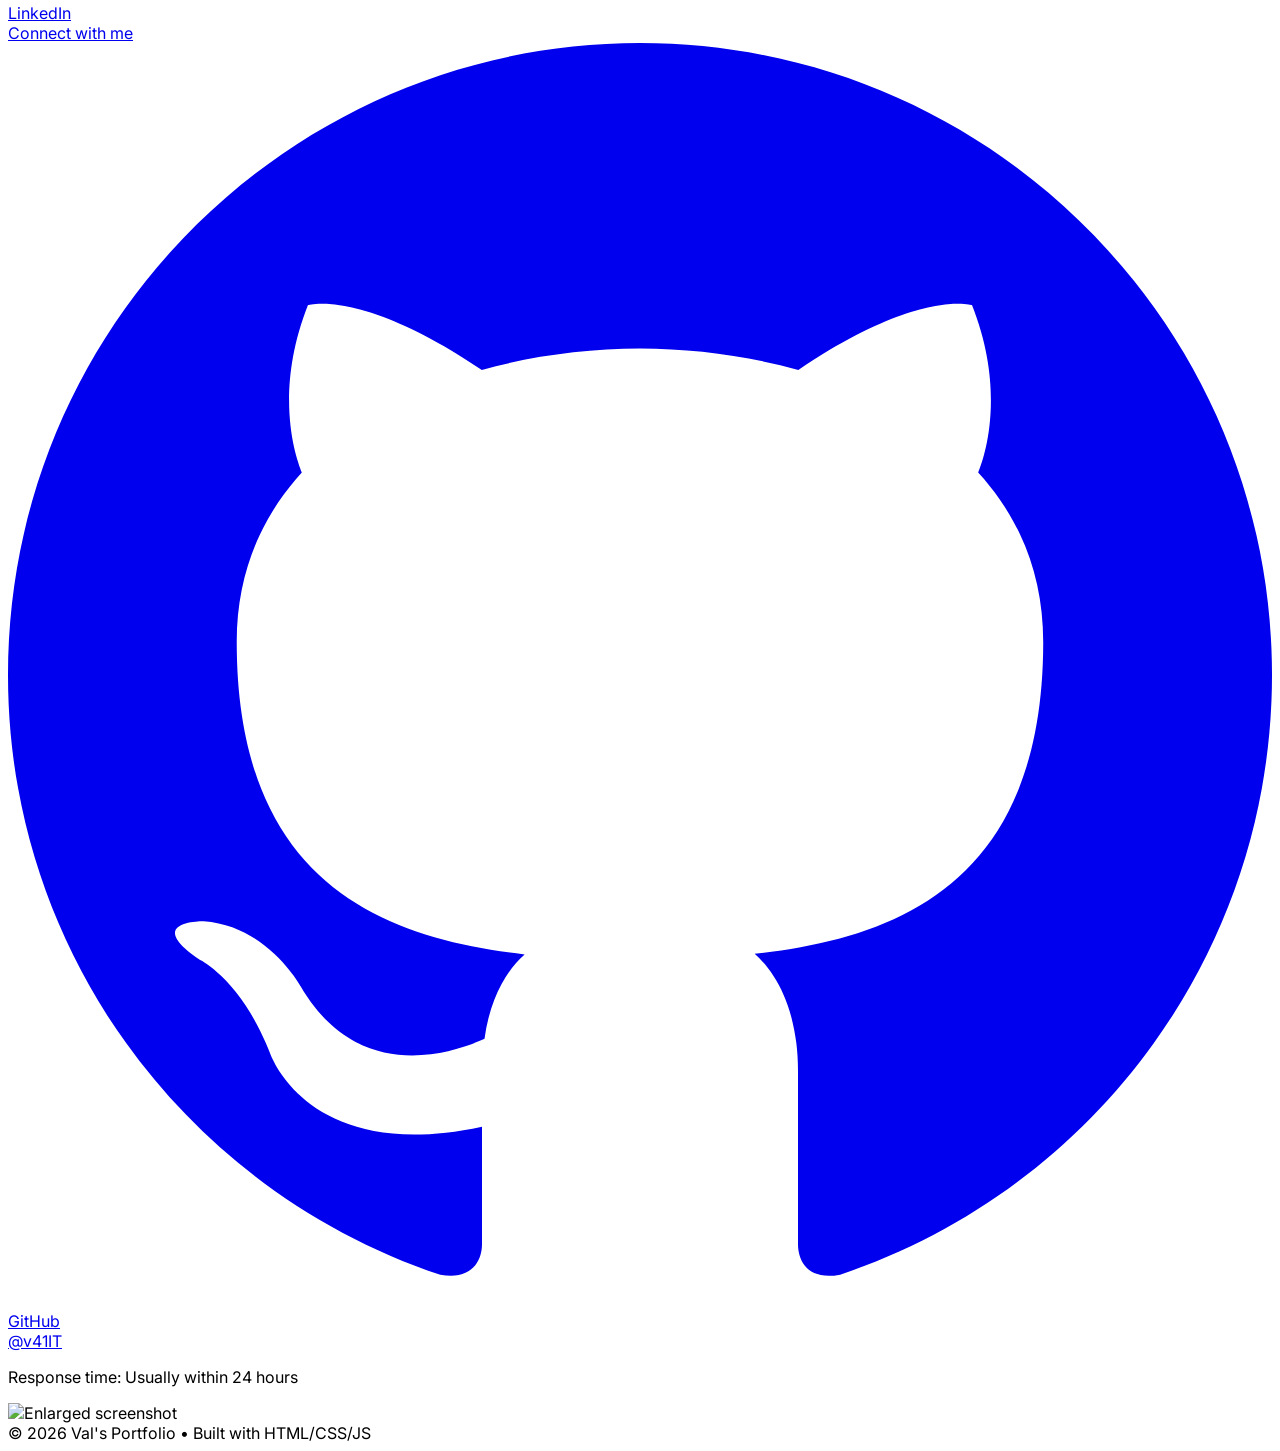
==== commit 92d9a0a5: "hamborger" ====
--- a/index.html
+++ b/index.html
@@ -13,33 +13,53 @@
 <body class="bg-gray-50 dark:bg-gray-900 text-gray-800 dark:text-gray-200 min-h-screen flex flex-col">
 
     <!-- Navigation -->
-    <nav class="bg-white dark:bg-gray-800 border-b border-gray-200 dark:border-gray-700 shadow-sm sticky top-0 z-50">
-        <div class="max-w-5xl mx-auto px-4 sm:px-6">
-            <div class="flex justify-between items-center h-16 min-h-[64px] py-2">
-                <div class="flex items-center gap-2">
-                    <div class="w-9 h-9 bg-blue-600 rounded-md flex items-center justify-center text-white font-bold text-sm">VP</div>
-                    <span class="font-bold text-lg tracking-tight text-gray-900 dark:text-white">Val Panganiban<span class="text-xs font-normal text-gray-400 dark:text-gray-500 ml-1">v4.1</span></span>
-                </div>
+    <nav class="navbar">
+        <div class="nav-container">
+            <div class="nav-brand">
+                <div class="logo">VP</div>
+                <span>Val Panganiban<span class="version">v4.1</span></span>
+            </div>
+            
+            <!-- Desktop Navigation -->
+            <div class="nav-links" id="navLinks">
+                <a href="index.html#about" class="nav-link">About</a>
+                <a href="index.html#projects" class="nav-link">Projects</a>
                 
-                <div class="flex items-center gap-1">
-                    <a href="index.html#about" class="px-4 py-2 rounded-md text-sm font-medium text-gray-600 dark:text-gray-300 hover:text-blue-600 dark:hover:text-blue-400 hover:bg-gray-50 dark:hover:bg-gray-700">About</a>
-                    <a href="index.html#projects" class="px-4 py-2 rounded-md text-sm font-medium text-gray-600 dark:text-gray-300 hover:text-blue-600 dark:hover:text-blue-400 hover:bg-gray-50 dark:hover:bg-gray-700">Projects</a>
-                    
-                    <button id="dark-mode-toggle" class="ml-1 p-2 rounded-md text-gray-600 dark:text-gray-300 hover:bg-gray-100 dark:hover:bg-gray-700 transition-colors" onclick="toggleDarkMode()">
-                        <svg id="sun-icon" class="w-5 h-5 hidden" fill="none" stroke="currentColor" viewBox="0 0 24 24"><path stroke-linecap="round" stroke-linejoin="round" stroke-width="2" d="M12 3v1m0 16v1m9-9h-1M4 12H3m15.364 6.364l-.707-.707M6.343 6.343l-.707-.707m12.728 0l-.707.707M6.343 17.657l-.707.707M16 12a4 4 0 11-8 0 4 4 0 018 0z"></path></svg>
-                        <svg id="moon-icon" class="w-5 h-5" fill="currentColor" stroke="none" viewBox="0 0 24 24"><path d="M20.354 15.354A9 9 0 018.646 3.646 9.003 9.003 0 0012 21a9.003 9.003 0 008.354-5.646z"></path></svg>
-                    </button>
-                    
-                    <div class="h-6 w-px bg-gray-200 dark:bg-gray-600 mx-2"></div>
-
-                    <button id="contact-btn" class="px-4 py-2 rounded-md text-sm font-medium text-blue-600 dark:text-blue-400 bg-blue-50 dark:bg-blue-900/30 transition-colors">
-                        Contact
-                    </button>
-                </div>
-            </div>
+                <button id="dark-mode-toggle" class="nav-btn" onclick="toggleDarkMode()">
+                    <svg id="sun-icon" class="w-5 h-5 hidden" fill="none" stroke="currentColor" viewBox="0 0 24 24"><path stroke-linecap="round" stroke-linejoin="round" stroke-width="2" d="M12 3v1m0 16v1m9-9h-1M4 12H3m15.364 6.364l-.707-.707M6.343 6.343l-.707-.707m12.728 0l-.707.707M6.343 17.657l-.707.707M16 12a4 4 0 11-8 0 4 4 0 018 0z"></path></svg>
+                    <svg id="moon-icon" class="w-5 h-5" fill="currentColor" stroke="none" viewBox="0 0 24 24"><path d="M20.354 15.354A9 9 0 018.646 3.646 9.003 9.003 0 0012 21a9.003 9.003 0 008.354-5.646z"></path></svg>
+                </button>
+                
+                <div class="divider"></div>
+                
+                <button id="contact-btn" class="nav-btn contact-btn">
+                    Contact
+                </button>
+            </div>
+    
+            <!-- Hamburger Menu Icon -->
+            <button id="hamburger-btn" class="hamburger-btn" aria-label="Toggle menu">
+                <span class="hamburger-line"></span>
+                <span class="hamburger-line"></span>
+                <span class="hamburger-line"></span>
+            </button>
         </div>
     </nav>
-
+    
+    <!-- Mobile Navigation Menu -->
+    <div class="mobile-nav-menu" id="mobileNavMenu">
+        <div class="mobile-nav-links">
+            <a href="index.html#about" class="mobile-nav-link">About</a>
+            <a href="index.html#projects" class="mobile-nav-link">Projects</a>
+            <button class="mobile-nav-btn mobile-dark-toggle" onclick="toggleDarkMode()">
+                Toggle Dark Mode
+            </button>
+            <button id="mobile-contact-btn" class="mobile-nav-btn mobile-contact-btn">
+                Contact
+            </button>
+        </div>
+    </div>
+    
     <!-- Main -->
     <main class="max-w-5xl mx-auto mt-10 px-4 pb-20" >
         
--- a/css/styles.css
+++ b/css/styles.css
@@ -135,4 +135,324 @@
     th, td {
         white-space: nowrap;
     }
+}
+
+/* NAVBAR STYLES */
+.navbar {
+    background-color: white;
+    border-bottom: 1px solid #e5e7eb;
+    box-shadow: 0 1px 2px rgba(0,0,0,0.1);
+    position: sticky;
+    top: 0;
+    z-index: 50;
+}
+
+.dark .navbar {
+    background-color: #1f2937;
+    border-bottom-color: #374151;
+}
+
+.nav-container {
+    max-width: 5xl;
+    margin: 0 auto;
+    padding: 0 1rem;
+    height: 4rem;
+    display: flex;
+    justify-content: space-between;
+    align-items: center;
+}
+
+.nav-brand {
+    display: flex;
+    align-items: center;
+    gap: 0.5rem;
+}
+
+.logo {
+    width: 2.25rem;
+    height: 2.25rem;
+    background-color: #2563eb;
+    border-radius: 0.375rem;
+    display: flex;
+    align-items: center;
+    justify-content: center;
+    color: white;
+    font-weight: bold;
+    font-size: 0.875rem;
+}
+
+.nav-brand span {
+    font-weight: bold;
+    font-size: 1.125rem;
+    letter-spacing: -0.025em;
+    color: #111827;
+}
+
+.dark .nav-brand span {
+    color: #f9fafb;
+}
+
+.version {
+    font-size: 0.75rem;
+    font-weight: normal;
+    color: #6b7280;
+    margin-left: 0.25rem;
+}
+
+.nav-links {
+    display: flex;
+    align-items: center;
+    gap: 0.25rem;
+}
+
+.nav-link {
+    padding: 0.5rem 1rem;
+    border-radius: 0.375rem;
+    font-size: 0.875rem;
+    font-weight: 500;
+    color: #4b5563;
+    text-decoration: none;
+    transition: color 200ms, background-color 200ms;
+}
+
+.nav-link:hover {
+    color: #2563eb;
+    background-color: #f9fafb;
+}
+
+.dark .nav-link {
+    color: #d1d5db;
+}
+
+.dark .nav-link:hover {
+    color: #60a5fa;
+    background-color: #1f2937;
+}
+
+.nav-btn {
+    padding: 0.5rem;
+    border-radius: 0.375rem;
+    color: #4b5563;
+    background: transparent;
+    border: none;
+    cursor: pointer;
+    transition: background-color 200ms;
+}
+
+.nav-btn:hover {
+    background-color: #f3f4f6;
+}
+
+.dark .nav-btn {
+    color: #d1d5db;
+}
+
+.dark .nav-btn:hover {
+    background-color: #374151;
+}
+
+.contact-btn {
+    padding: 0.5rem 1rem;
+    color: #2563eb;
+    background-color: #eff6ff;
+    border-radius: 0.375rem;
+    font-size: 0.875rem;
+    font-weight: 500;
+    border: none;
+    cursor: pointer;
+    transition: background-color 200ms;
+}
+
+.contact-btn:hover {
+    background-color: #dbeafe;
+}
+
+.dark .contact-btn {
+    color: #60a5fa;
+    background-color: #1e3a8a33;
+}
+
+.dark .contact-btn:hover {
+    background-color: #1e40af55;
+}
+
+.divider {
+    height: 1.5rem;
+    width: 1px;
+    background-color: #e5e7eb;
+    margin: 0 0.5rem;
+}
+
+.dark .divider {
+    background-color: #4b5563;
+}
+
+/* ===== HAMBURGER MENU ===== */
+.hamburger-btn {
+    display: none;
+    flex-direction: column;
+    justify-content: space-between;
+    width: 1.5rem;
+    height: 1.25rem;
+    background: transparent;
+    border: none;
+    cursor: pointer;
+    padding: 0;
+}
+
+.hamburger-line {
+    width: 100%;
+    height: 2px;
+    background-color: #4b5563;
+    border-radius: 2px;
+    transition: all 200ms;
+}
+
+.dark .hamburger-line {
+    background-color: #d1d5db;
+}
+
+.hamburger-btn:hover .hamburger-line:nth-child(1) {
+    width: 75%;
+}
+
+.hamburger-btn:hover .hamburger-line:nth-child(3) {
+    width: 50%;
+}
+
+.hamburger-btn.active .hamburger-line:nth-child(1) {
+    transform: rotate(45deg) translate(4px, 4px);
+}
+
+.hamburger-btn.active .hamburger-line:nth-child(2) {
+    opacity: 0;
+}
+
+.hamburger-btn.active .hamburger-line:nth-child(3) {
+    transform: rotate(-45deg) translate(4px, -4px);
+}
+
+/* Mobile Navigation Dropdown */
+.mobile-nav-menu {
+    display: none;
+    position: absolute;
+    top: 4rem;
+    left: 0;
+    right: 0;
+    background-color: white;
+    border-top: 1px solid #e5e7eb;
+    box-shadow: 0 4px 6px rgba(0,0,0,0.1);
+    z-index: 40;
+}
+
+.dark .mobile-nav-menu {
+    background-color: #1f2937;
+    border-top-color: #374151;
+}
+
+.mobile-nav-menu.open {
+    display: block;
+}
+
+.mobile-nav-links {
+    padding: 1rem;
+}
+
+.mobile-nav-link {
+    display: block;
+    padding: 0.75rem 1rem;
+    border-radius: 0.375rem;
+    font-size: 1rem;
+    font-weight: 500;
+    color: #374151;
+    text-decoration: none;
+    margin-bottom: 0.5rem;
+    transition: background-color 200ms;
+}
+
+.mobile-nav-link:last-child {
+    margin-bottom: 0;
+}
+
+.mobile-nav-link:hover {
+    background-color: #f3f4f6;
+}
+
+.dark .mobile-nav-link {
+    color: #d1d5db;
+}
+
+.dark .mobile-nav-link:hover {
+    background-color: #374151;
+}
+
+.mobile-nav-btn {
+    display: block;
+    width: 100%;
+    padding: 0.75rem 1rem;
+    border-radius: 0.375rem;
+    font-size: 1rem;
+    font-weight: 500;
+    margin-bottom: 0.5rem;
+    border: none;
+    cursor: pointer;
+    transition: background-color 200ms;
+    text-align: left;
+}
+
+.mobile-contact-btn {
+    color: #2563eb;
+    background-color: #eff6ff;
+}
+
+.mobile-contact-btn:hover {
+    background-color: #dbeafe;
+}
+
+.dark .mobile-contact-btn {
+    color: #60a5fa;
+    background-color: #1e3a8a33;
+}
+
+.dark .mobile-contact-btn:hover {
+    background-color: #1e40af55;
+}
+
+.mobile-dark-toggle {
+    color: #374151;
+    background-color: #f3f4f6;
+}
+
+.mobile-dark-toggle:hover {
+    background-color: #e5e7eb;
+}
+
+.dark .mobile-dark-toggle {
+    color: #d1d5db;
+    background-color: #374151;
+}
+
+.dark .mobile-dark-toggle:hover {
+    background-color: #4b5563;
+}
+
+/* ===== MOBILE BREAKPOINT ===== */
+@media (max-width: 768px) {
+    .nav-links {
+        display: none;
+    }
+    
+    .hamburger-btn {
+        display: flex;
+    }
+    
+    .mobile-nav-menu {
+        display: block;
+    }
+}
+
+@media (min-width: 769px) {
+    .mobile-nav-menu {
+        display: none !important;
+    }
 }
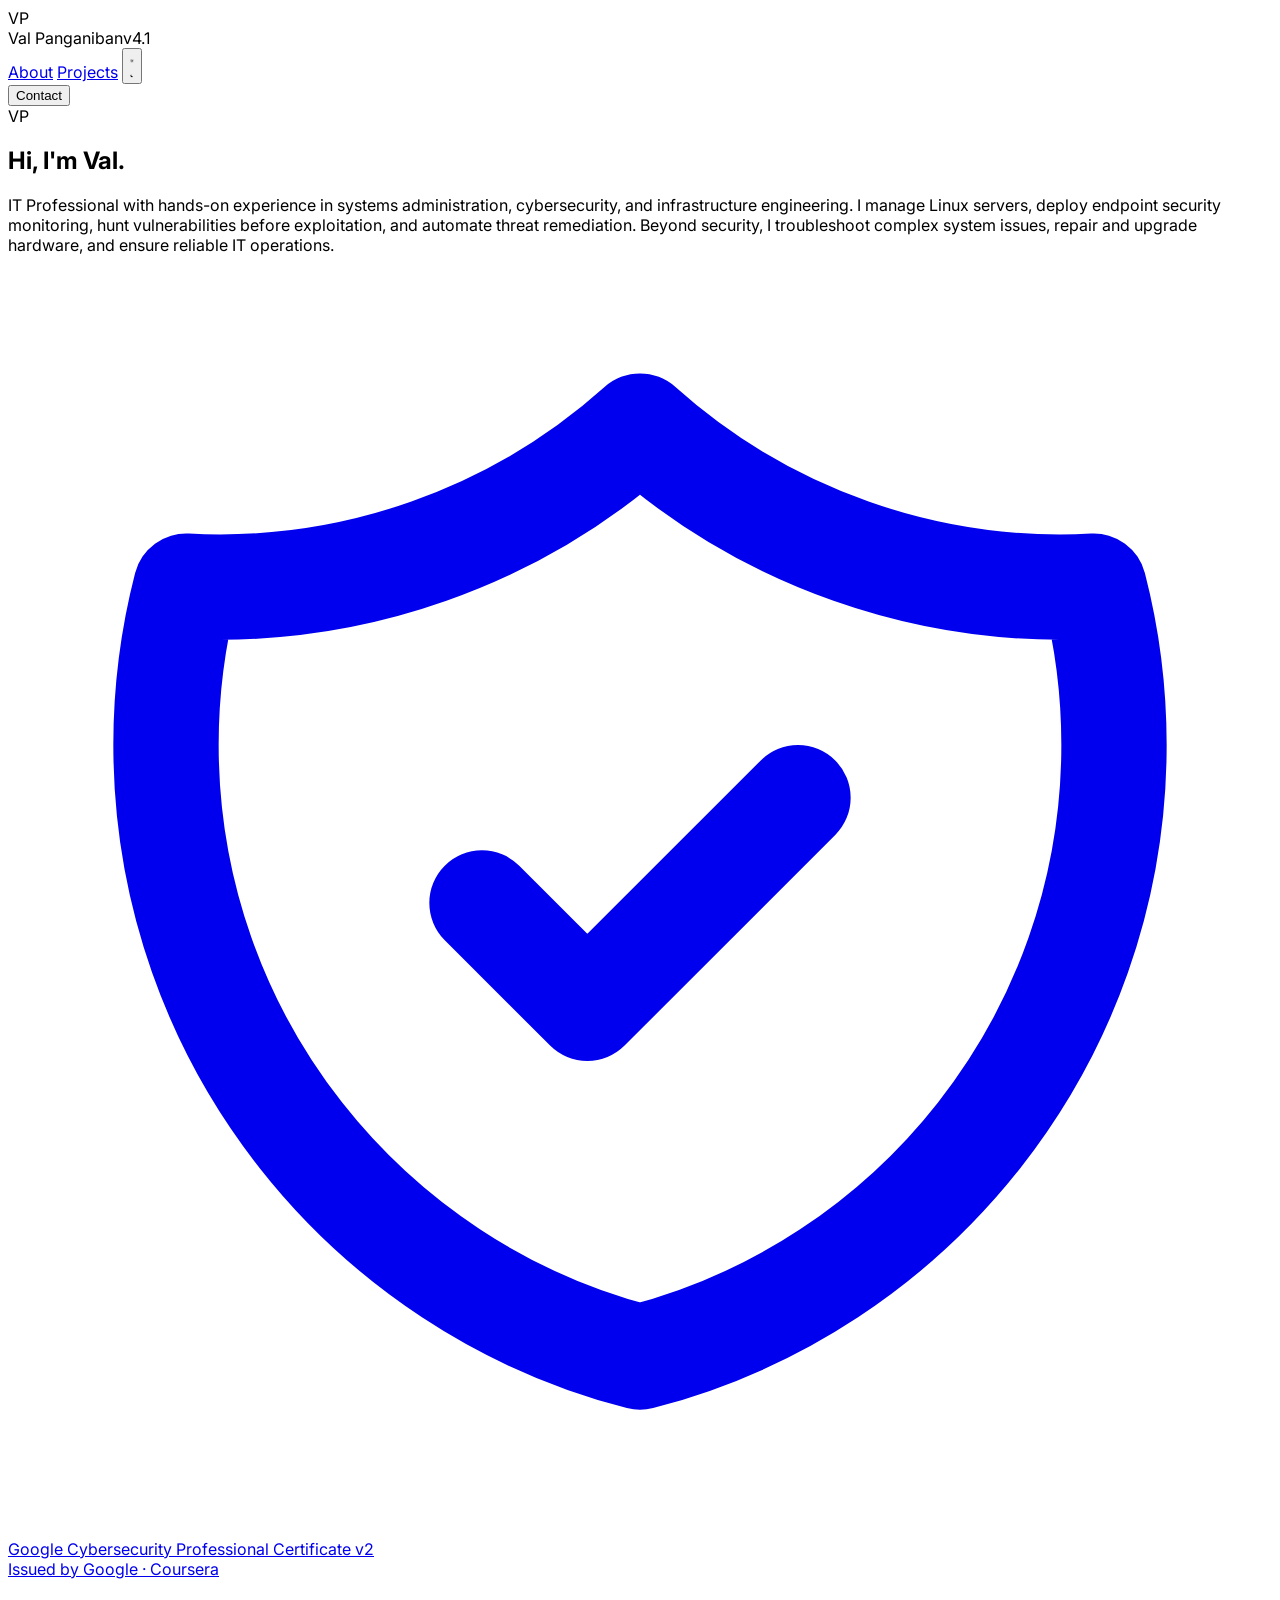
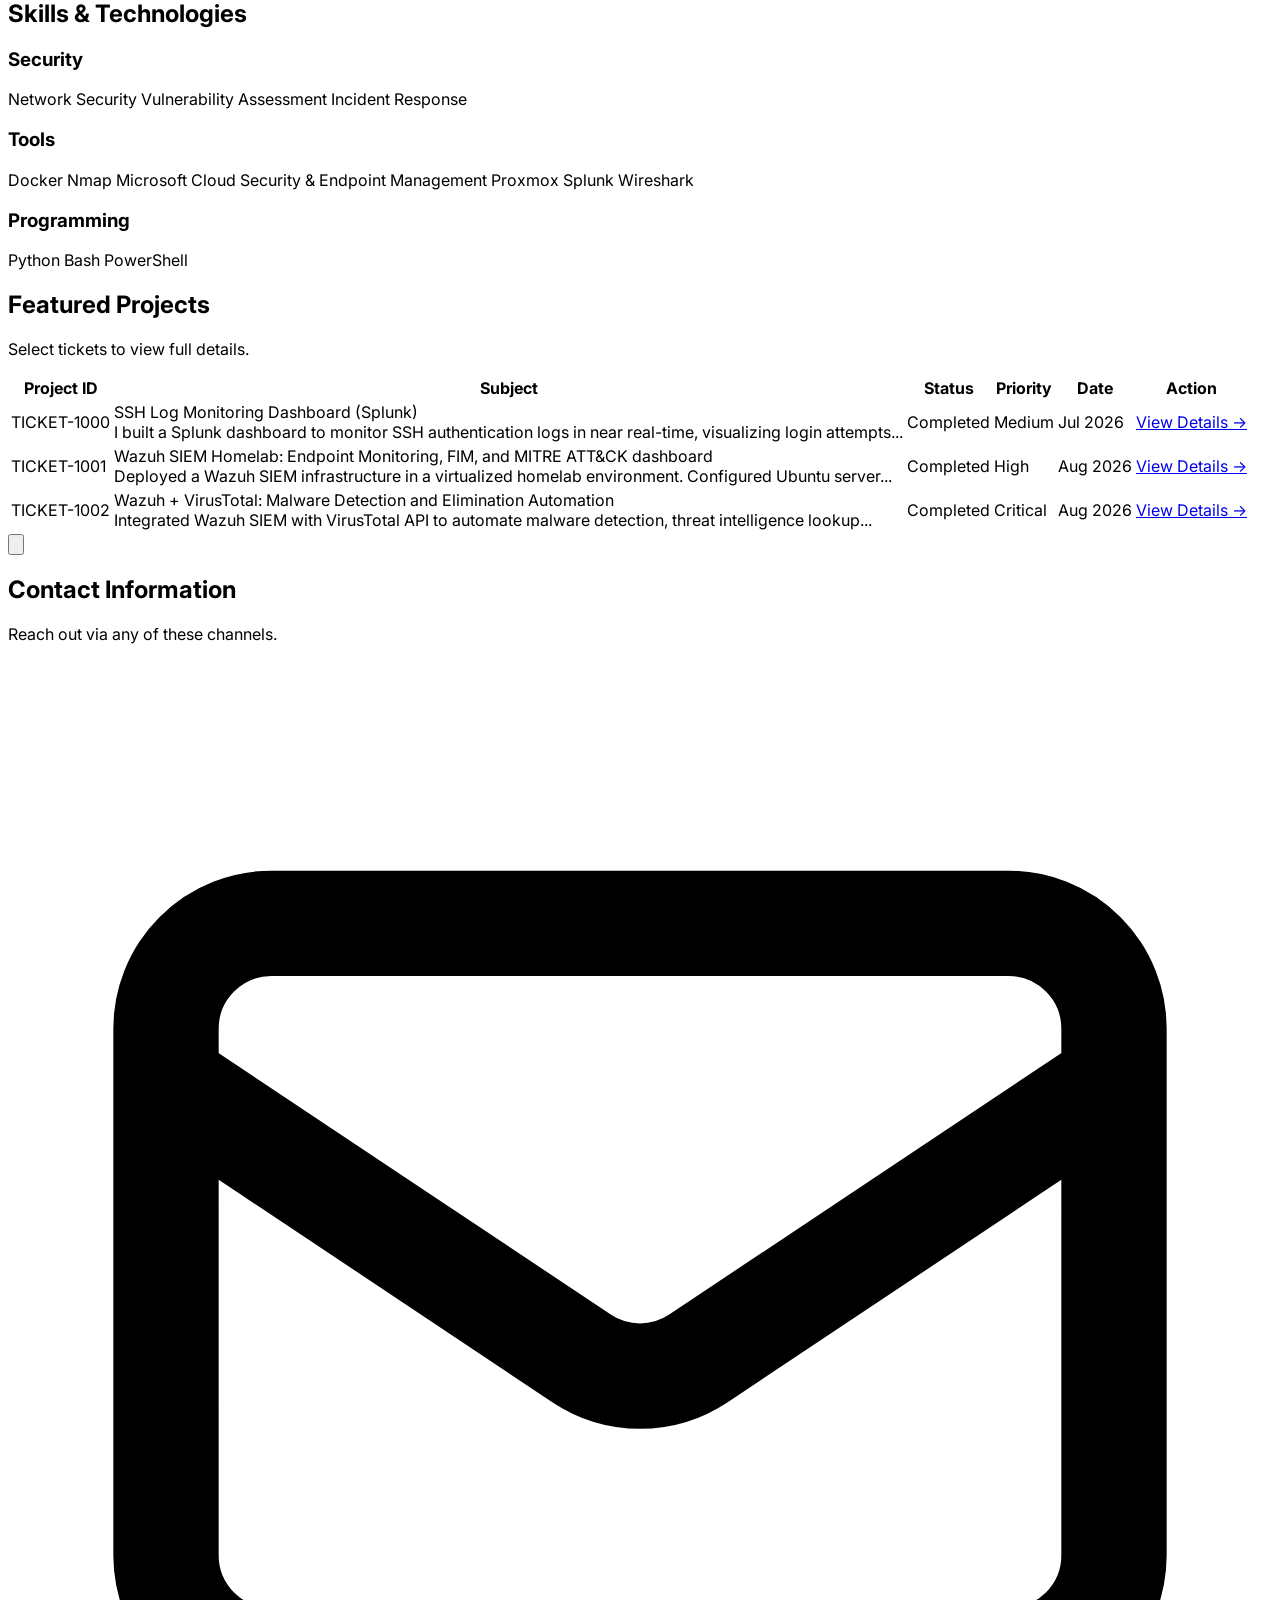
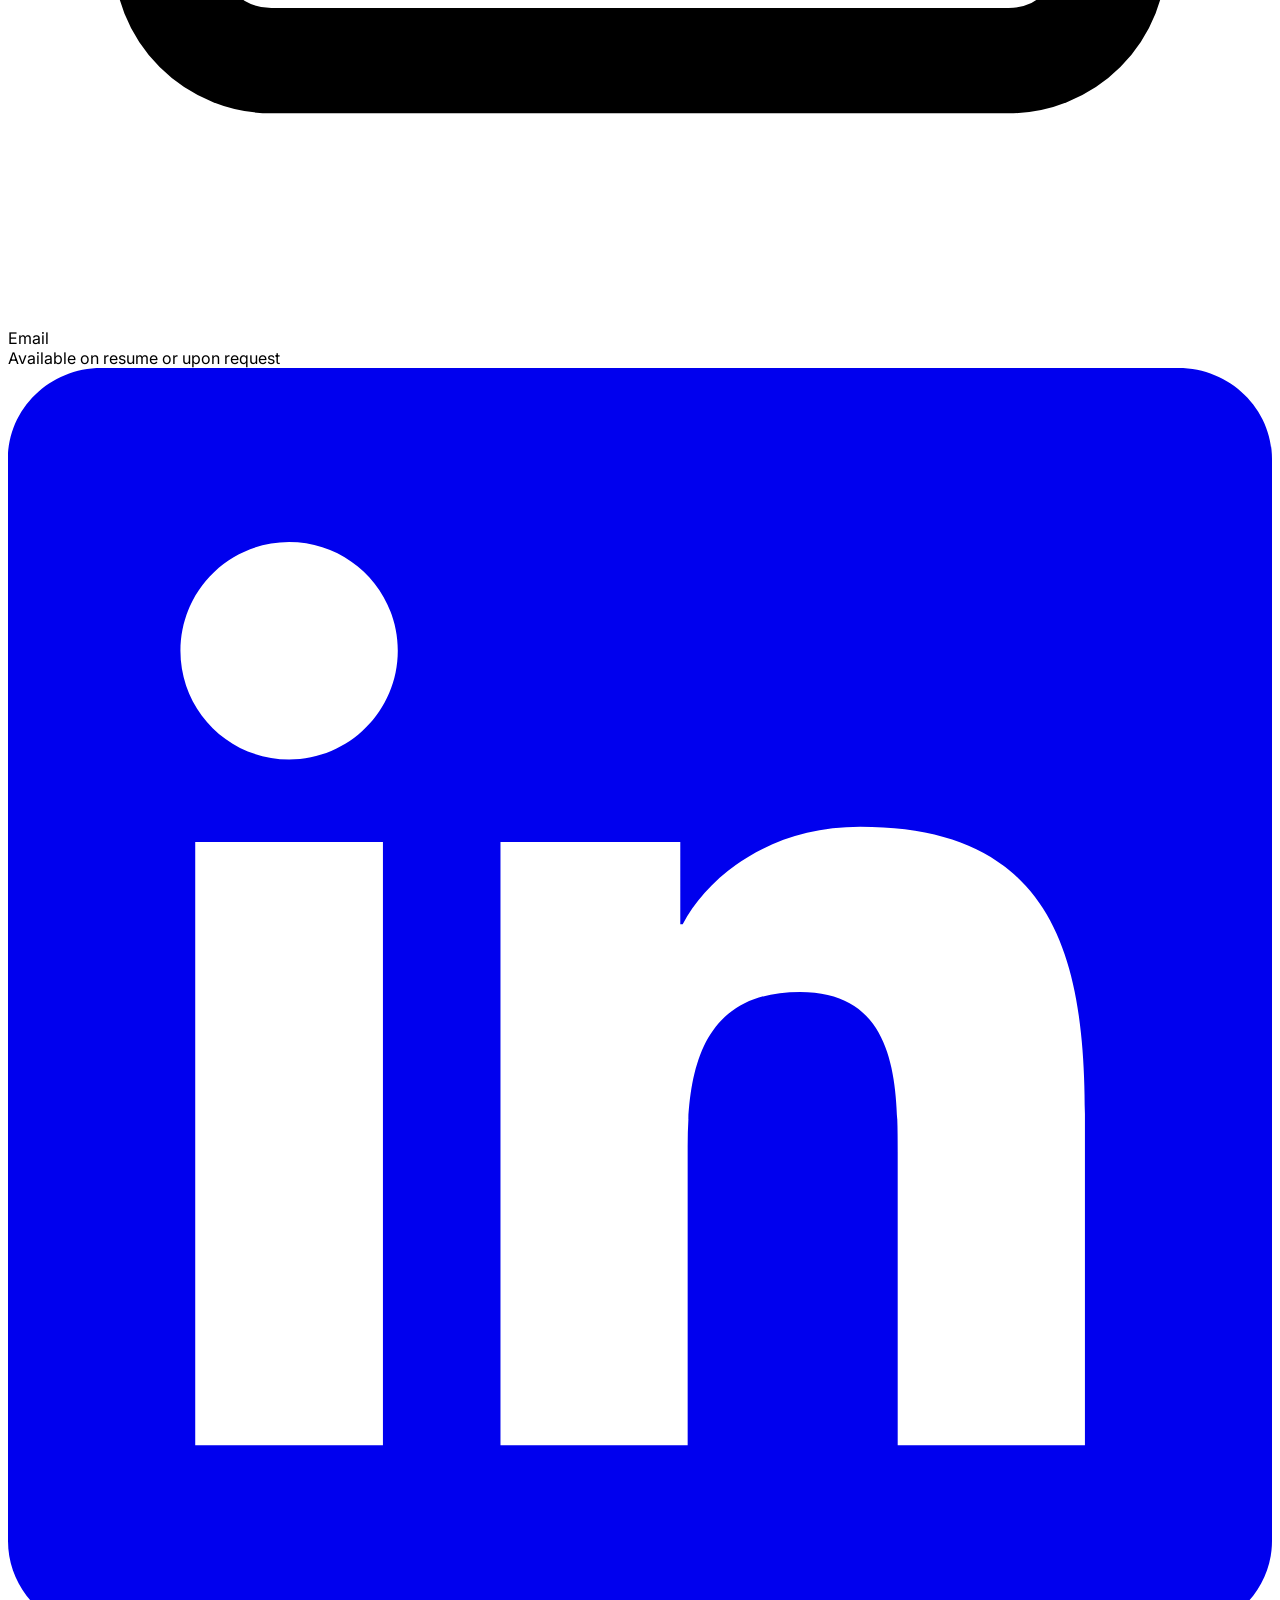
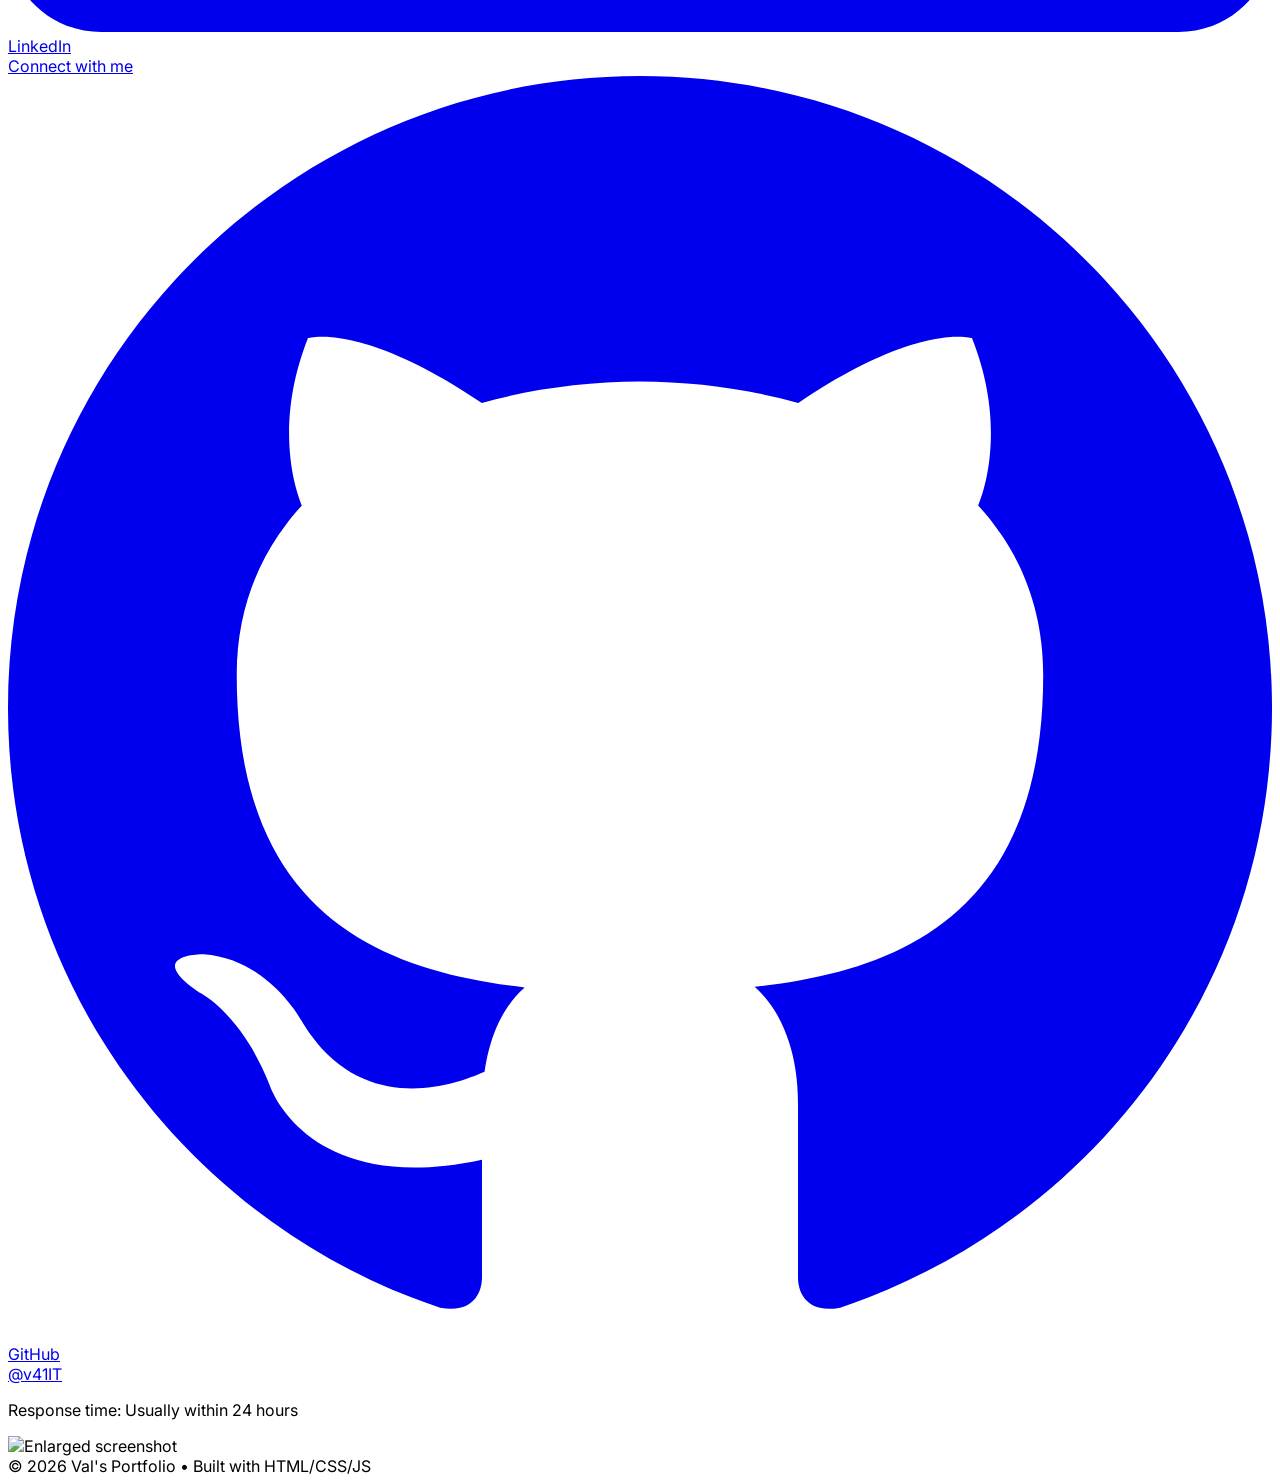
==== commit 0c1d813b: "nope" ====
--- a/index.html
+++ b/index.html
@@ -13,53 +13,33 @@
 <body class="bg-gray-50 dark:bg-gray-900 text-gray-800 dark:text-gray-200 min-h-screen flex flex-col">
 
     <!-- Navigation -->
-    <nav class="navbar">
-        <div class="nav-container">
-            <div class="nav-brand">
-                <div class="logo">VP</div>
-                <span>Val Panganiban<span class="version">v4.1</span></span>
-            </div>
-            
-            <!-- Desktop Navigation -->
-            <div class="nav-links" id="navLinks">
-                <a href="index.html#about" class="nav-link">About</a>
-                <a href="index.html#projects" class="nav-link">Projects</a>
+    <nav class="bg-white dark:bg-gray-800 border-b border-gray-200 dark:border-gray-700 shadow-sm sticky top-0 z-50">
+        <div class="max-w-5xl mx-auto px-4 sm:px-6">
+            <div class="flex justify-between items-center h-16 min-h-[64px] py-2">
+                <div class="flex items-center gap-2">
+                    <div class="w-9 h-9 bg-blue-600 rounded-md flex items-center justify-center text-white font-bold text-sm">VP</div>
+                    <span class="font-bold text-lg tracking-tight text-gray-900 dark:text-white">Val Panganiban<span class="text-xs font-normal text-gray-400 dark:text-gray-500 ml-1">v4.1</span></span>
+                </div>
                 
-                <button id="dark-mode-toggle" class="nav-btn" onclick="toggleDarkMode()">
-                    <svg id="sun-icon" class="w-5 h-5 hidden" fill="none" stroke="currentColor" viewBox="0 0 24 24"><path stroke-linecap="round" stroke-linejoin="round" stroke-width="2" d="M12 3v1m0 16v1m9-9h-1M4 12H3m15.364 6.364l-.707-.707M6.343 6.343l-.707-.707m12.728 0l-.707.707M6.343 17.657l-.707.707M16 12a4 4 0 11-8 0 4 4 0 018 0z"></path></svg>
-                    <svg id="moon-icon" class="w-5 h-5" fill="currentColor" stroke="none" viewBox="0 0 24 24"><path d="M20.354 15.354A9 9 0 018.646 3.646 9.003 9.003 0 0012 21a9.003 9.003 0 008.354-5.646z"></path></svg>
-                </button>
-                
-                <div class="divider"></div>
-                
-                <button id="contact-btn" class="nav-btn contact-btn">
-                    Contact
-                </button>
-            </div>
-    
-            <!-- Hamburger Menu Icon -->
-            <button id="hamburger-btn" class="hamburger-btn" aria-label="Toggle menu">
-                <span class="hamburger-line"></span>
-                <span class="hamburger-line"></span>
-                <span class="hamburger-line"></span>
-            </button>
+                <div class="flex items-center gap-1">
+                    <a href="index.html#about" class="px-4 py-2 rounded-md text-sm font-medium text-gray-600 dark:text-gray-300 hover:text-blue-600 dark:hover:text-blue-400 hover:bg-gray-50 dark:hover:bg-gray-700">About</a>
+                    <a href="index.html#projects" class="px-4 py-2 rounded-md text-sm font-medium text-gray-600 dark:text-gray-300 hover:text-blue-600 dark:hover:text-blue-400 hover:bg-gray-50 dark:hover:bg-gray-700">Projects</a>
+                    
+                    <button id="dark-mode-toggle" class="ml-1 p-2 rounded-md text-gray-600 dark:text-gray-300 hover:bg-gray-100 dark:hover:bg-gray-700 transition-colors" onclick="toggleDarkMode()">
+                        <svg id="sun-icon" class="w-5 h-5 hidden" fill="none" stroke="currentColor" viewBox="0 0 24 24"><path stroke-linecap="round" stroke-linejoin="round" stroke-width="2" d="M12 3v1m0 16v1m9-9h-1M4 12H3m15.364 6.364l-.707-.707M6.343 6.343l-.707-.707m12.728 0l-.707.707M6.343 17.657l-.707.707M16 12a4 4 0 11-8 0 4 4 0 018 0z"></path></svg>
+                        <svg id="moon-icon" class="w-5 h-5" fill="currentColor" stroke="none" viewBox="0 0 24 24"><path d="M20.354 15.354A9 9 0 018.646 3.646 9.003 9.003 0 0012 21a9.003 9.003 0 008.354-5.646z"></path></svg>
+                    </button>
+                    
+                    <div class="h-6 w-px bg-gray-200 dark:bg-gray-600 mx-2"></div>
+
+                    <button id="contact-btn" class="px-4 py-2 rounded-md text-sm font-medium text-blue-600 dark:text-blue-400 bg-blue-50 dark:bg-blue-900/30 transition-colors">
+                        Contact
+                    </button>
+                </div>
+            </div>
         </div>
     </nav>
-    
-    <!-- Mobile Navigation Menu -->
-    <div class="mobile-nav-menu" id="mobileNavMenu">
-        <div class="mobile-nav-links">
-            <a href="index.html#about" class="mobile-nav-link">About</a>
-            <a href="index.html#projects" class="mobile-nav-link">Projects</a>
-            <button class="mobile-nav-btn mobile-dark-toggle" onclick="toggleDarkMode()">
-                Toggle Dark Mode
-            </button>
-            <button id="mobile-contact-btn" class="mobile-nav-btn mobile-contact-btn">
-                Contact
-            </button>
-        </div>
-    </div>
-    
+
     <!-- Main -->
     <main class="max-w-5xl mx-auto mt-10 px-4 pb-20" >
         
--- a/css/styles.css
+++ b/css/styles.css
@@ -135,324 +135,4 @@
     th, td {
         white-space: nowrap;
     }
-}
-
-/* NAVBAR STYLES */
-.navbar {
-    background-color: white;
-    border-bottom: 1px solid #e5e7eb;
-    box-shadow: 0 1px 2px rgba(0,0,0,0.1);
-    position: sticky;
-    top: 0;
-    z-index: 50;
-}
-
-.dark .navbar {
-    background-color: #1f2937;
-    border-bottom-color: #374151;
-}
-
-.nav-container {
-    max-width: 5xl;
-    margin: 0 auto;
-    padding: 0 1rem;
-    height: 4rem;
-    display: flex;
-    justify-content: space-between;
-    align-items: center;
-}
-
-.nav-brand {
-    display: flex;
-    align-items: center;
-    gap: 0.5rem;
-}
-
-.logo {
-    width: 2.25rem;
-    height: 2.25rem;
-    background-color: #2563eb;
-    border-radius: 0.375rem;
-    display: flex;
-    align-items: center;
-    justify-content: center;
-    color: white;
-    font-weight: bold;
-    font-size: 0.875rem;
-}
-
-.nav-brand span {
-    font-weight: bold;
-    font-size: 1.125rem;
-    letter-spacing: -0.025em;
-    color: #111827;
-}
-
-.dark .nav-brand span {
-    color: #f9fafb;
-}
-
-.version {
-    font-size: 0.75rem;
-    font-weight: normal;
-    color: #6b7280;
-    margin-left: 0.25rem;
-}
-
-.nav-links {
-    display: flex;
-    align-items: center;
-    gap: 0.25rem;
-}
-
-.nav-link {
-    padding: 0.5rem 1rem;
-    border-radius: 0.375rem;
-    font-size: 0.875rem;
-    font-weight: 500;
-    color: #4b5563;
-    text-decoration: none;
-    transition: color 200ms, background-color 200ms;
-}
-
-.nav-link:hover {
-    color: #2563eb;
-    background-color: #f9fafb;
-}
-
-.dark .nav-link {
-    color: #d1d5db;
-}
-
-.dark .nav-link:hover {
-    color: #60a5fa;
-    background-color: #1f2937;
-}
-
-.nav-btn {
-    padding: 0.5rem;
-    border-radius: 0.375rem;
-    color: #4b5563;
-    background: transparent;
-    border: none;
-    cursor: pointer;
-    transition: background-color 200ms;
-}
-
-.nav-btn:hover {
-    background-color: #f3f4f6;
-}
-
-.dark .nav-btn {
-    color: #d1d5db;
-}
-
-.dark .nav-btn:hover {
-    background-color: #374151;
-}
-
-.contact-btn {
-    padding: 0.5rem 1rem;
-    color: #2563eb;
-    background-color: #eff6ff;
-    border-radius: 0.375rem;
-    font-size: 0.875rem;
-    font-weight: 500;
-    border: none;
-    cursor: pointer;
-    transition: background-color 200ms;
-}
-
-.contact-btn:hover {
-    background-color: #dbeafe;
-}
-
-.dark .contact-btn {
-    color: #60a5fa;
-    background-color: #1e3a8a33;
-}
-
-.dark .contact-btn:hover {
-    background-color: #1e40af55;
-}
-
-.divider {
-    height: 1.5rem;
-    width: 1px;
-    background-color: #e5e7eb;
-    margin: 0 0.5rem;
-}
-
-.dark .divider {
-    background-color: #4b5563;
-}
-
-/* ===== HAMBURGER MENU ===== */
-.hamburger-btn {
-    display: none;
-    flex-direction: column;
-    justify-content: space-between;
-    width: 1.5rem;
-    height: 1.25rem;
-    background: transparent;
-    border: none;
-    cursor: pointer;
-    padding: 0;
-}
-
-.hamburger-line {
-    width: 100%;
-    height: 2px;
-    background-color: #4b5563;
-    border-radius: 2px;
-    transition: all 200ms;
-}
-
-.dark .hamburger-line {
-    background-color: #d1d5db;
-}
-
-.hamburger-btn:hover .hamburger-line:nth-child(1) {
-    width: 75%;
-}
-
-.hamburger-btn:hover .hamburger-line:nth-child(3) {
-    width: 50%;
-}
-
-.hamburger-btn.active .hamburger-line:nth-child(1) {
-    transform: rotate(45deg) translate(4px, 4px);
-}
-
-.hamburger-btn.active .hamburger-line:nth-child(2) {
-    opacity: 0;
-}
-
-.hamburger-btn.active .hamburger-line:nth-child(3) {
-    transform: rotate(-45deg) translate(4px, -4px);
-}
-
-/* Mobile Navigation Dropdown */
-.mobile-nav-menu {
-    display: none;
-    position: absolute;
-    top: 4rem;
-    left: 0;
-    right: 0;
-    background-color: white;
-    border-top: 1px solid #e5e7eb;
-    box-shadow: 0 4px 6px rgba(0,0,0,0.1);
-    z-index: 40;
-}
-
-.dark .mobile-nav-menu {
-    background-color: #1f2937;
-    border-top-color: #374151;
-}
-
-.mobile-nav-menu.open {
-    display: block;
-}
-
-.mobile-nav-links {
-    padding: 1rem;
-}
-
-.mobile-nav-link {
-    display: block;
-    padding: 0.75rem 1rem;
-    border-radius: 0.375rem;
-    font-size: 1rem;
-    font-weight: 500;
-    color: #374151;
-    text-decoration: none;
-    margin-bottom: 0.5rem;
-    transition: background-color 200ms;
-}
-
-.mobile-nav-link:last-child {
-    margin-bottom: 0;
-}
-
-.mobile-nav-link:hover {
-    background-color: #f3f4f6;
-}
-
-.dark .mobile-nav-link {
-    color: #d1d5db;
-}
-
-.dark .mobile-nav-link:hover {
-    background-color: #374151;
-}
-
-.mobile-nav-btn {
-    display: block;
-    width: 100%;
-    padding: 0.75rem 1rem;
-    border-radius: 0.375rem;
-    font-size: 1rem;
-    font-weight: 500;
-    margin-bottom: 0.5rem;
-    border: none;
-    cursor: pointer;
-    transition: background-color 200ms;
-    text-align: left;
-}
-
-.mobile-contact-btn {
-    color: #2563eb;
-    background-color: #eff6ff;
-}
-
-.mobile-contact-btn:hover {
-    background-color: #dbeafe;
-}
-
-.dark .mobile-contact-btn {
-    color: #60a5fa;
-    background-color: #1e3a8a33;
-}
-
-.dark .mobile-contact-btn:hover {
-    background-color: #1e40af55;
-}
-
-.mobile-dark-toggle {
-    color: #374151;
-    background-color: #f3f4f6;
-}
-
-.mobile-dark-toggle:hover {
-    background-color: #e5e7eb;
-}
-
-.dark .mobile-dark-toggle {
-    color: #d1d5db;
-    background-color: #374151;
-}
-
-.dark .mobile-dark-toggle:hover {
-    background-color: #4b5563;
-}
-
-/* ===== MOBILE BREAKPOINT ===== */
-@media (max-width: 768px) {
-    .nav-links {
-        display: none;
-    }
-    
-    .hamburger-btn {
-        display: flex;
-    }
-    
-    .mobile-nav-menu {
-        display: block;
-    }
-}
-
-@media (min-width: 769px) {
-    .mobile-nav-menu {
-        display: none !important;
-    }
 }
